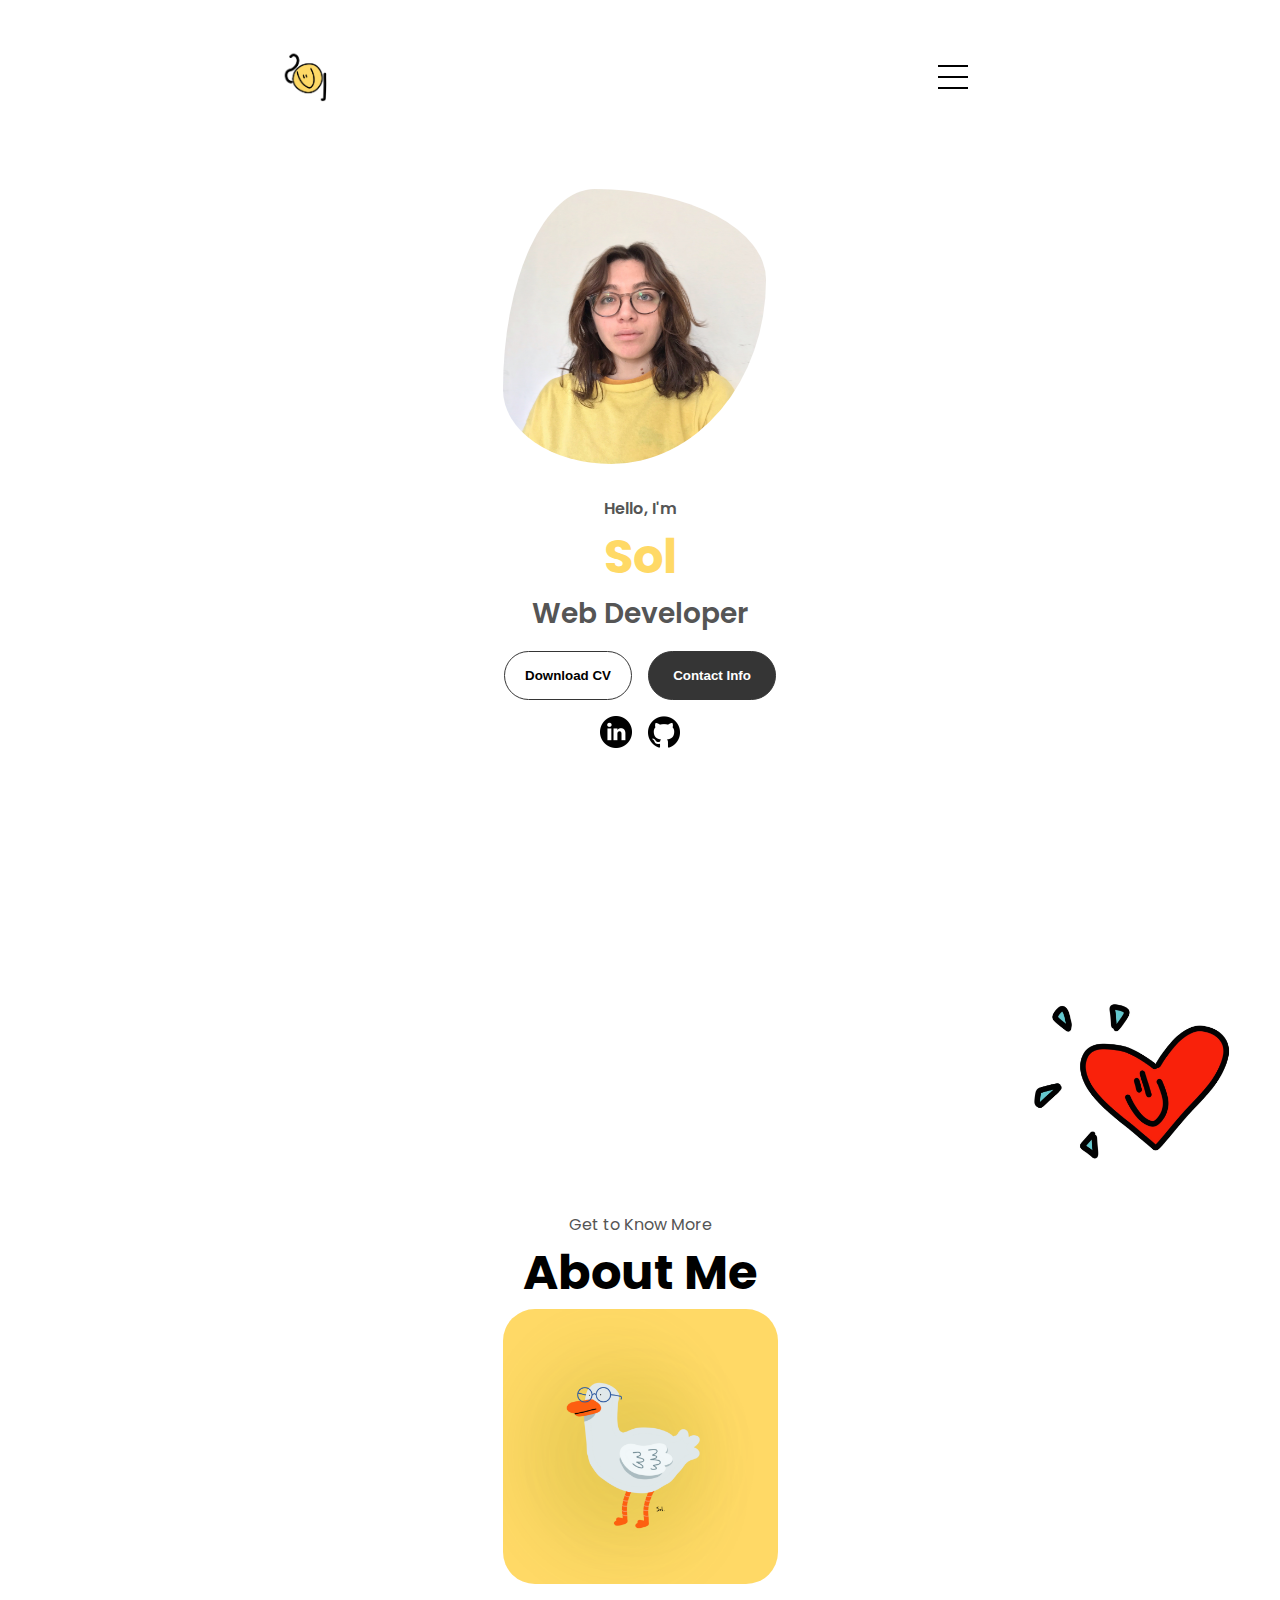
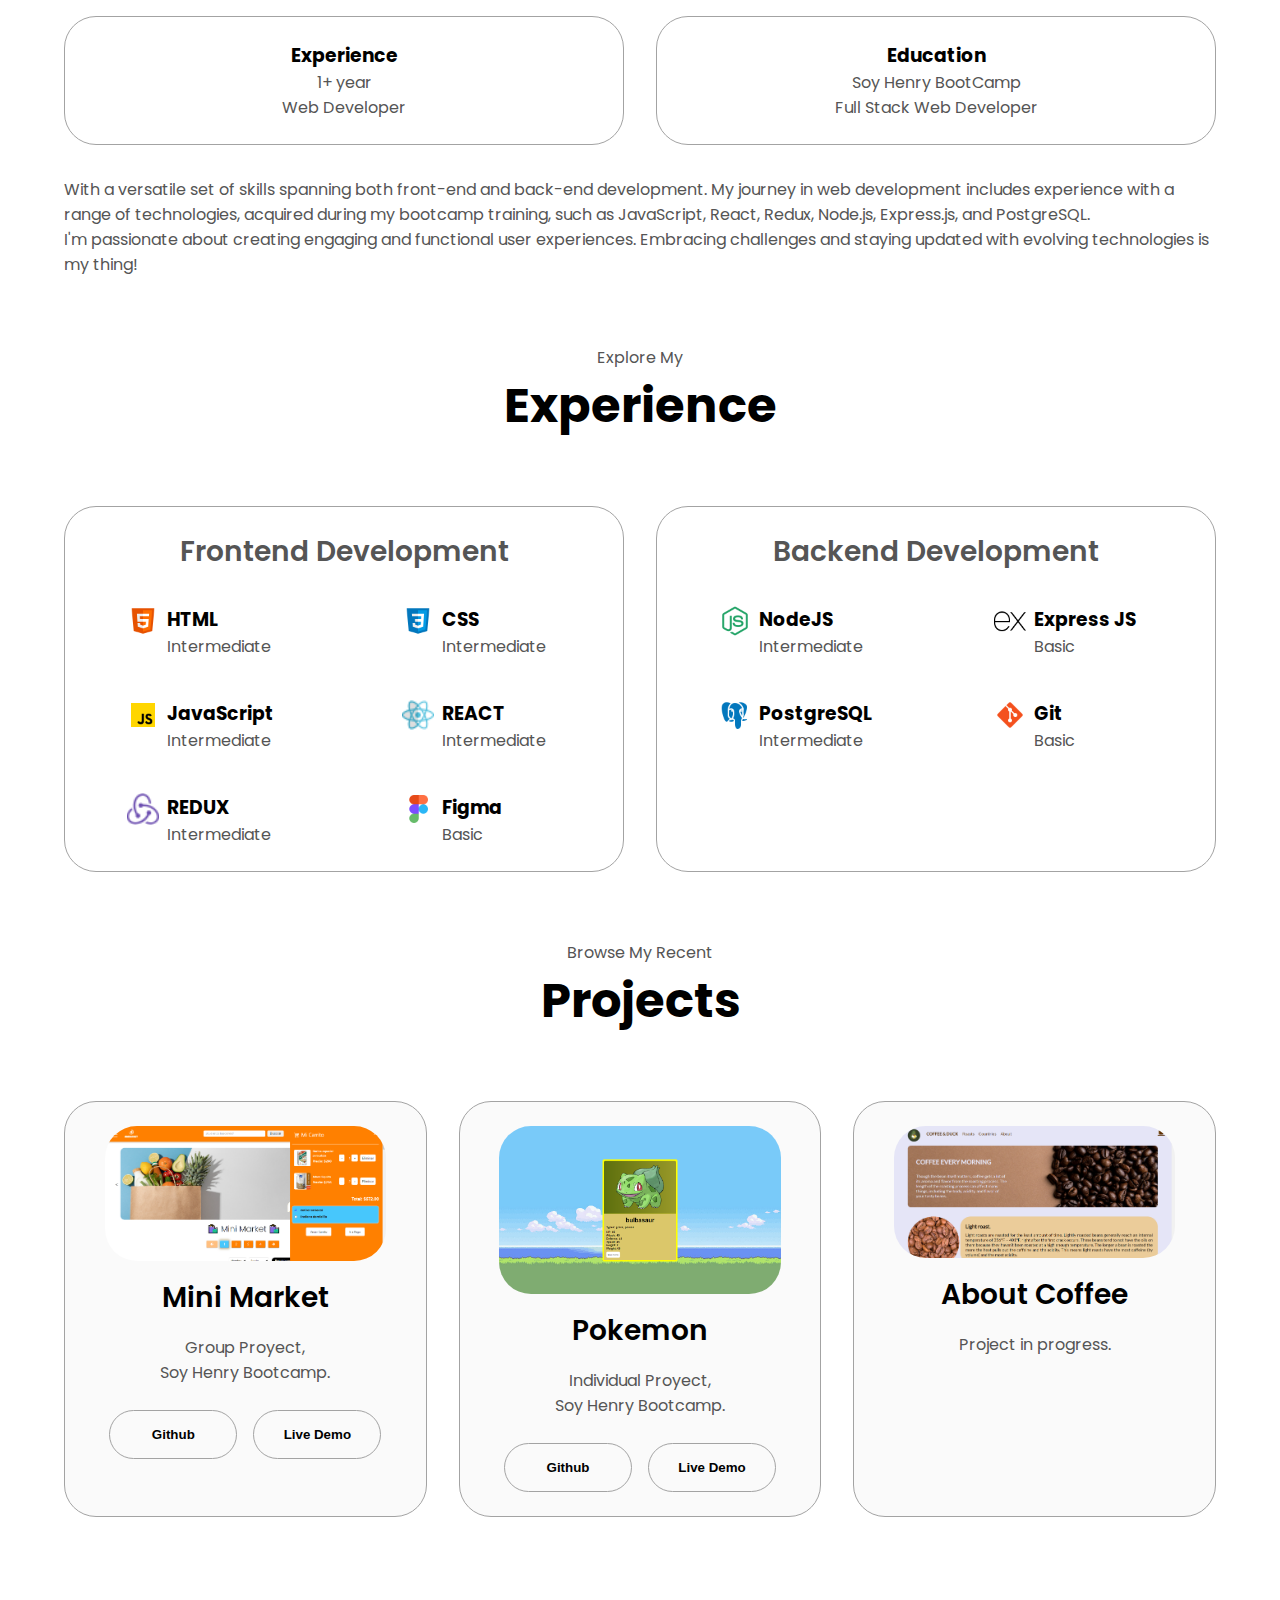
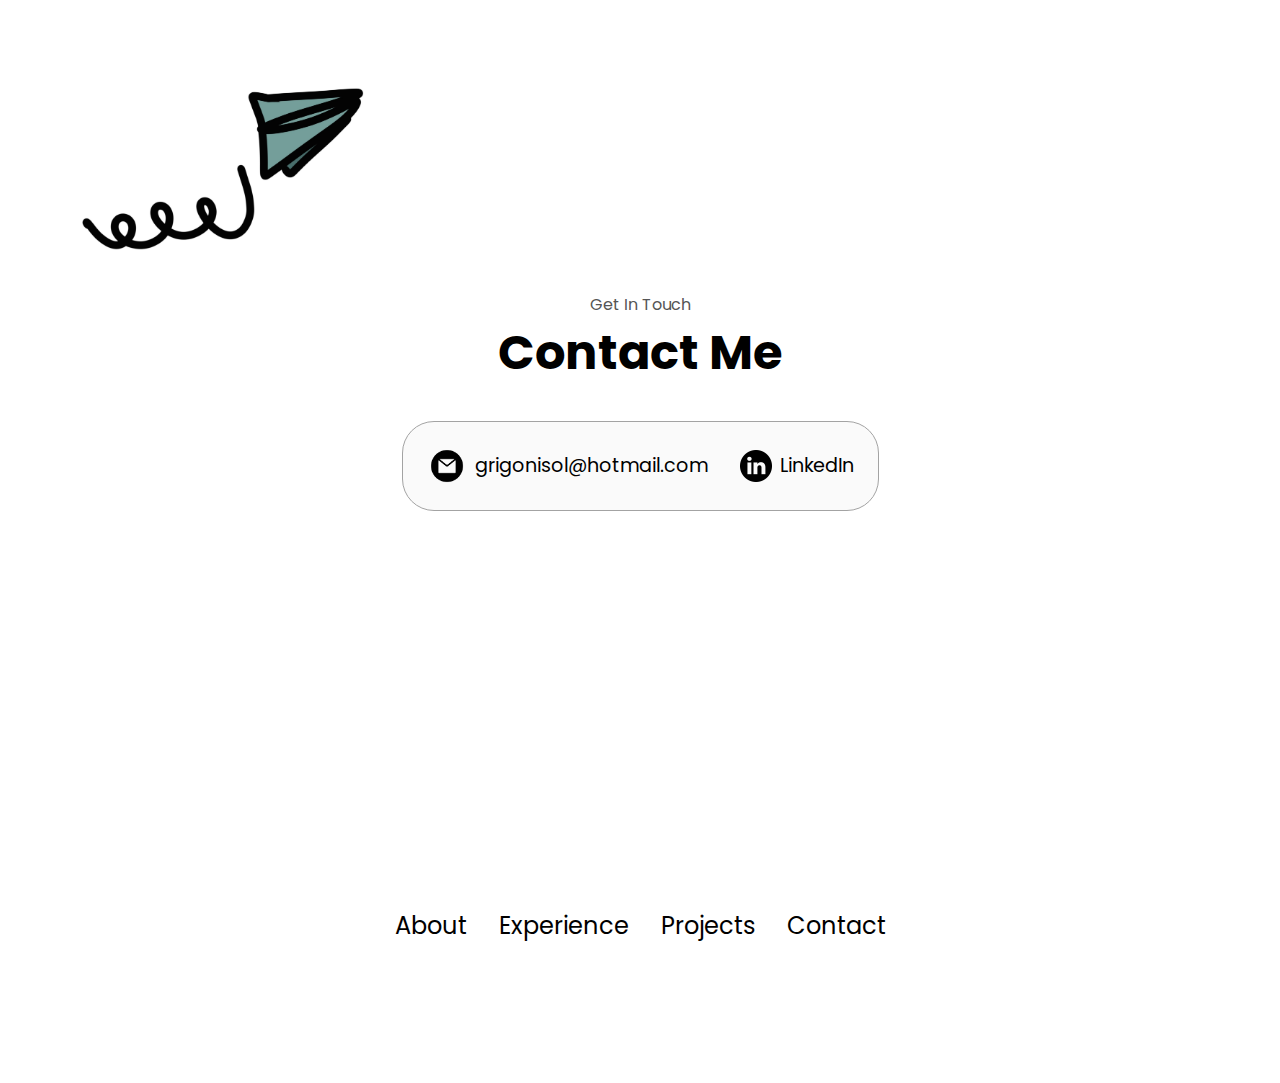
==== index.html @ d229326d "deleted some" ====
<!DOCTYPE html>
<html lang="en">
<head>
    <meta charset="UTF-8">
    <meta http-equiv="X-UA-Compatible" content="IE-edge" />
    <meta name="viewport" content="width=device-width, initial-scale=1.0">
    <link rel="stylesheet" href="style.css" >
    <link rel="stylesheet" href="mediaqueries.css">
    <link rel="icon" type="image/png" sizes="16x16" href="./assets/icon.jpg">
    <title>My Portfolio</title>
</head>
<body>
    <nav id="desktop-nav">
        <div class="logo">
            <img src="./assets/icon.jpg" alt="Logo" class="logo-pic">
        </div>
        <div>
            <ul class="nav-links">
                <li><a href="#about">About</a></li>
                <li><a href="#experience">Experience</a></li>
                <li><a href="#projects">Projects</a></li>
                <li><a href="#contact">Contact</a></li>
            </ul>
        </div>
    </nav>
    <nav id="hamburger-nav">
        <div class="logo">
            <img src="./assets/icon.jpg" alt="Logo" class="logo-pic">
        </div>
        <div class="hamburger-menu">
            <div class="hamburger-icon" onclick="toggleMenu()">
                <span></span>
                <span></span>
                <span></span>
            </div>
            <div class="menu-links">
                <li><a href="#about" onclick="toggleMenu()">About</a></li>
                <li><a href="#experience" onclick="toggleMenu()">Experience</a></li>
                <li><a href="#projects" onclick="toggleMenu()">Projects</a></li>
                <li><a href="#contact" onclick="toggleMenu()">Contact</a></li>
            </div>
        </div>
    </nav>

    <section id="profile">
        <div class="section__profile-container">
            <img src="./assets/profile.jpg" alt="Profile picture" class="profile-pic">
        </div>
        <div class="section__text">
            <p class="section__text__p1">Hello, I'm</p>
            <h1 class="title"><span style="color: #ffd966;">Sol</span></h1>
            <p class="section__text__p2">Web Developer</p>
            <div class="btn-container">
                <button class="btn btn-color-2"
                onclick="window.open('./assets/Sol Lizarraga Grigoni - Web Developer CV.pdf')">
                    Download CV
                </button>
                <button class="btn btn-color-1"
                onclick="location.href='./#contact'">
                    Contact Info
                </button>
            </div>
            <div id="socials-container">
                <img src="./assets/linkedin.png" alt="My LinkedIn Profile"
                class="icon" onclick="location.href='https://linkedin.com/in/lizarragagrigonisol'">
                <img src="./assets/github.png" alt="My Github Profile"
                class="icon" onclick="location.href='https://github.com/Sunnynothere'">
            </div>
        </div>
    </section>

    <div style="padding-right: 2rem; margin: 0; text-align: right;">
        <img src="./assets/wallpaper-top.jpg" alt="Heart-top" style="width: 20%; margin: 0;">
    </div>

    <section id="about">
        <p class="section__text__p1">Get to Know More</p>
        <h1 class="title">About Me</h1>
        <div class="section-container">
            <div class="section__profile-container">
                <img src="./assets/profile-duck.png" alt="Profile picture" class="about-pic">
            </div>
            <div class="about-details-container">
                <div class="about-containers">
                    <div class="details-container">
                        <h3>Experience</h3>
                        <p>1+ year <br />Web Developer</p>
                    </div>
                    <div class="details-container">
                        <h3>Education</h3>
                        <p>Soy Henry BootCamp <br />Full Stack Web Developer</p>
                    </div>
                </div>
                <div class="text-container">
                    <p>With a versatile set of skills spanning both front-end and back-end development. My journey in web development includes experience with a range of technologies, acquired during my bootcamp training, such as JavaScript, React, Redux, Node.js, Express.js, and PostgreSQL.
                    <br/>I'm passionate about creating engaging and functional user experiences. Embracing challenges and staying updated with evolving technologies is my thing!
                    </p>
                </div>
            </div>
        </div>
    </section>

    <section id="experience">
        <p class="section__text__p1">Explore My</p>
        <h1 class="title">Experience</h1>
        <div class="experience-details-container">
            <div class="about-containers">
                <div class="details-container">
                    <h2 class="experience-sub-title">Frontend Development</h2>
                    <div class="article-container">
                        <article>
                            <img src="./assets/html.png" alt="experience icon" class="icon">
                            <div>
                                <h3>HTML</h3>
                                <p>Intermediate</p>
                            </div>
                        </article>
                        <article>
                            <img src="./assets/css.png" alt="experience icon" class="icon">
                            <div>
                                <h3>CSS</h3>
                                <p>Intermediate</p>
                            </div>
                        </article>
                        <article>
                            <img src="./assets/javascript.png" alt="experience icon" class="icon">
                            <div>
                                <h3>JavaScript</h3>
                                <p>Intermediate</p>
                            </div>
                        </article>
                        <article>
                            <img src="./assets/react.png" alt="experience icon" class="icon">
                            <div>
                                <h3>REACT</h3>
                                <p>Intermediate</p>
                            </div>
                        </article>
                        <article>
                            <img src="./assets/redux.png" alt="experience icon" class="icon">
                            <div>
                                <h3>REDUX</h3>
                                <p>Intermediate</p>
                            </div>
                        </article>
                        <article>
                            <img src="./assets/figma.png" alt="experience icon" class="icon">
                            <div>
                                <h3>Figma</h3>
                                <p>Basic</p>
                            </div>
                        </article>
                    </div>
                </div>

                <div class="details-container">
                    <h2 class="experience-sub-title">Backend Development</h2>
                    <div class="article-container">
                        <article>
                            <img src="./assets/nodejs.png" alt="experience icon" class="icon">
                            <div>
                                <h3>NodeJS</h3>
                                <p>Intermediate</p>
                            </div>
                        </article>
                        <article>
                            <img src="./assets/expressjs.png" alt="experience icon" class="icon">
                            <div>
                                <h3>Express JS</h3>
                                <p>Basic</p>
                            </div>
                        </article>
                        <article>
                            <img src="./assets/postgresql.png" alt="experience icon" class="icon">
                            <div>
                                <h3>PostgreSQL</h3>
                                <p>Intermediate</p>
                            </div>
                        </article>
                        <article>
                            <img src="./assets/git.png" alt="experience icon" class="icon">
                            <div>
                                <h3>Git</h3>
                                <p>Basic</p>
                            </div>
                        </article>
                    </div>
                </div>
            </div>
        </div>
    </section>

    <section id="projects">
        <p class="section__text__p1">Browse My Recent</p>
        <h1 class="title">Projects</h1>
        <div class="experience-details-container">
            <div class="about-containers">
                <div class="details-container color-container">
                    <div class="article-container">
                        <img src="./assets/MiniMarket-screenShot.png" alt="Project one"
                        class="project-img">
                    </div>
                    <h2 class="experience-sub-title project-title">Mini Market</h2>
                    <p class="section__text__p1">Group Proyect,<br/>Soy Henry Bootcamp.</p>
                    <br/>
                    <div class="btn-container">
                        <button class="btn btn-color-2 project-btn"
                        onclick="location.href='https://github.com/JonnyFernandez/M-Market'">Github</button>
                        <button class="btn btn-color-2 project-btn"
                        onclick="location.href='https://m-market-iota.vercel.app/'">Live Demo</button>
                    </div>
                </div>

                <div class="details-container color-container">
                    <div class="article-container">
                        <img src="./assets/pokemon.png" alt="Project two"
                        class="project-img">
                    </div>
                    <h2 class="experience-sub-title project-title">Pokemon</h2>
                    <p class="section__text__p1">Individual Proyect,<br/>Soy Henry Bootcamp.</p>
                    <br/>
                    <div class="btn-container">
                        <button class="btn btn-color-2 project-btn"
                        onclick="location.href='https://github.com/Sunnynothere/Proyecto-Individual-Pokemon'">Github</button>
                        <button class="btn btn-color-2 project-btn"
                        onclick="location.href=''">Live Demo</button>
                    </div>
                </div>

                <div class="details-container color-container">
                    <div class="article-container">
                        <img src="./assets/coffee.png" alt="Project three"
                        class="project-img">
                    </div>
                    <h2 class="experience-sub-title project-title">About Coffee</h2>
                    <p class="section__text__p1">Project in progress.</p>
                    <!-- <div class="btn-container">
                        <button class="btn btn-color-2 project-btn"
                        onclick="location.href=''">Github</button>
                        <button class="btn btn-color-2 project-btn"
                        onclick="location.href=''">Live Demo</button>
                    </div> -->
                </div>
            </div>
        </div>
    </section>

    <section id="contact">
        <p class="section__text__p1">Get In Touch</p>
        <h1 class="title">Contact Me</h1>
        <div class="contact-info-upper-container">
            <div class="contact-info-container">
                <img src="./assets/email.png" alt="Email icon" class="icon contact-icon email-icon">
                <p><a href="mailto:grigonisol@hotmail.com">grigonisol@hotmail.com</a></p>
            </div>
            <div class="contact-info-container">
                <img src="./assets/linkedin.png" alt="LinkedIn icon" class="icon contact-icon">
                <p><a href="https://www.linkedin.com/in/lizarragagrigonisol">LinkedIn</a></p>
            </div>
        </div>
    </section>

    <footer>
        <nav>
            <div class="nav-links-container">
                <ul class="nav-links">
                    <li><a href="#about">About</a></li>
                    <li><a href="#experience">Experience</a></li>
                    <li><a href="#projects">Projects</a></li>
                    <li><a href="#contact">Contact</a></li>
                </ul>
            </div>
        </nav>
        <!-- <p>Copyright &#169; 2023 Sol. All Rights Reserved.</p> -->
    </footer>

    <script src="script.js"></script>
</body>
</html>
---- style.css ----
/* GENERAL */
@import url('https://fonts.googleapis.com/css2?family=Poppins:wght@500&display=swap');

/* Colors */
:root {
    --main-color: #1c3b0e;
    --main-hover: #5f914a;
    --main-a-color: white;
}

* {
    margin: 0;
    padding: 0;
}

body {
    font-family: 'Poppins', sans-serif;
}

html {
    scroll-behavior: smooth;
}

p {
    color: rgb(85, 85, 85);
}

/* TRANSITION */

a,
btn {
    transition: all 300ms ease;
}

/* DESKTOP-NAV */

nav, .nav-links {
    display: flex;
}

nav {
    justify-content: space-around;
    align-items: center;
    height: 17vh;
}

.nav-links {
    gap: 2rem;
    list-style: none;
    font-size: 1.5rem;
}

.logo {
    display: flex;
    justify-content: space-around;
    align-items: center;
    height: 17vh;
}

.logo-pic {
    width: 10.5%;
    height: auto;
    position: absolute;
}

a {
    color: black;
    text-decoration: none;
    text-decoration-color: white;
}

a:hover {
    color: grey;
    /* text-decoration: underline;
    text-underline-offset: 1rem;
    text-decoration-color: rgb(181, 181, 181); */
}

/* HAMBURGER */

#hamburger-nav {
    display: none;
}

.hamburger-menu {
    position: relative;
    display: inline-block;
}

.hamburger-icon {
    display: flex;
    flex-direction: column;
    justify-content: space-between;
    height: 24px;
    width: 30px;
    cursor: pointer;
}

.hamburger-icon span {
    width: 100%;
    height: 2px;
    background-color: black;
    transition: all 0.3 ease-in-out;
}

.menu-links {
    position: absolute;
    top: 100%;
    right: 0;
    background-color: white;
    width: fit-content;
    max-height: 0;
    overflow: hidden;
    transition: all 0.3 ease-in-out;
}

.menu-links a {
    display: block;
    padding: 10px;
    text-align: center;
    font-size: 1.5rem;
    color: black;
    text-decoration: none;
    transition: all 0.3 ease-in-out;
}

.menu-links li {
    list-style: none;
}

.menu-links.open {
    max-height: 300px;
}

.hamburger-icon.open span:first-child {
    transform: rotate(45deg) translate(10px, 5px);
}

.hamburger-icon.open span:nth-child(2) {
    opacity: 0;
}

.hamburger-icon.open span:last-child {
    transform: rotate(-45deg) translate(10px, -5px);
}

.hamburger-icon span:first-child {
    transform: none;
}

.hamburger-icon span:first-child {
    opacity: 1;
}

.hamburger-icon span:first-child {
    transform: none;
}

.logo-pic {
    width: 80px;
    height: auto;
    margin-right: 10px;
}

/* SECTIONS */

section {
    padding-top: 4vh;
    height: 96vh;
    margin: 0 10rem;
    box-sizing: border-box;
    min-height: fit-content;
}

.section-container {
    display: flex;
}

/* PROFILE SECTION */

#profile {
    display: flex;
    justify-content: center;
    gap: 5rem;
    height: 80vh;
}

.section__profile-container {
    display: flex;
    height: 400px;
    width: 400px;
    margin: auto 0;
}

.profile-pic {
    border-radius: 35% 65% 59% 41% / 73% 33% 67% 27%;
}

.section__text {
    align-self: center;
    text-align: center;
}

.section__text p {
    font-weight: 600;
}

.section__text__p1 {
    text-align: center;
}

.section__text__p2 {
    font-size: 1.75rem;
    margin-bottom: 1rem;
}

.title {
    font-size: 3rem;
    text-align: center;
}

#socials-container {
    display: flex;
    justify-content: center;
    margin-top: 1rem;
    gap: 1rem;
}

/* ICONS */

.icon {
    cursor: pointer;
    height: 2rem;
}

/* BUTTONS */

.btn-container {
    display: flex;
    justify-content: center;
    gap: 1rem;
}

.btn {
    font-weight: 600;
    transition: all 300ms ease;
    padding: 1rem;
    width: 8rem;
    border-radius: 2rem;
}

.btn-color-1,
.btn-color-2 {
    border: rgb(53, 53, 53) 0.1rem solid;
}

.btn-color-1:hover,
.btn-color-2:hover {
    cursor: pointer;
}

.btn-color-1,
.btn-color-2:hover {
    background: rgb(53, 53, 53);
    color: white;
}

.btn-color-1:hover {
    background: rgb(0, 0, 0);
}

.btn-color-2 {
    background: none;
}

.btn-color-2:hover {
    border: rgb(255, 255, 255) 0.1rem solid;
}

.btn-container {
    gap: 1rem;
}

/* ABOUT SECTION */

#about {
    position: relative;
}

.about-containers {
    gap: 2rem;
    margin-bottom: 2rem;
}

.about-details-container {
    justify-content: center;
    flex-direction: column;
}

.about-containers, 
.about-details-container {
    display: flex;
}

.about-pic {
    border-radius: 2rem;
}

.arrow {
    position: absolute;
    right: -5rem;
    bottom: 2.5rem;
}

.details-container {
    padding: 1.5rem;
    flex: 1;
    background: white;
    border-radius: 2rem;
    border: rgb(53, 53, 53) 0.1rem solid;
    border-color: rgb(163, 163, 163);
    text-align: center;
}

.section-container {
    gap: 4rem;
    height: 80%;
}

.section__profile-container {
    height: 400px;
    width: 400px;
    margin: auto 0;
}

/* EXPERIENCE SECTIONS */

#experience {
    position: relative;
}

.experience-sub-title {
    color: rgb(85, 85, 85);
    font-weight: 600;
    font-size: 1.75rem;
    margin-bottom: 2rem;
}

.experience-details-container {
    display: flex;
    justify-content: center;
    flex-direction: column;
    padding-top: 2rem;
}

.article-container {
    display: flex;
    text-align: initial;
    flex-wrap: wrap;
    flex-direction: row;
    gap: 2.5rem;
    justify-content: space-around;
}

article {
    display: flex;
    width: 10rem;
    /* justify-content: space-around; */
    gap: 0.5rem;
}

article .icon {
    cursor: default;
}

/* PROJECT SECTION */

#projects {
    position: relative;
}

.color-container {
    border-color: rgb(163, 163, 163);
    background: rgb(250, 250, 250);
}

.project-img {
    border-radius: 2rem;
    width: 90%;
    height: 90%;
}

.project-title {
    margin: 1rem;
    color: black;
}

.project-btn {
    color: black;
    border-color: rgb(163, 163, 163);
}

/* CONTACT SECTION */

#contact {
    display: flex;
    justify-content: center;
    flex-direction: column;
    height: 100vh;
    background-image: url('./assets/wallpaper-contact.jpg');
    background-repeat: no-repeat;
    background-size: 30%;
    background-position: left -2rem;
}

.contact-info-upper-container {
    display: flex;
    justify-content: center;
    border-radius: 2rem;
    border: rgb(53, 53, 53) 0.1rem solid;
    border-color: rgb(163, 163, 163);
    background: rgb(250, 250, 250);
    margin: 2rem auto;
    padding: 0.5rem;
}

.contact-info-container {
    display: flex;
    align-items: center;
    justify-content: center;
    gap: 0.5rem;
    margin: 1rem;
}

.contact-info-container p {
    font-size: larger;
}

.contact-icon {
    cursor: default;
}

.email-icon {
    height: 2.5rem;
}

/* FOOTER */

footer {
    height: 26vh;
    margin: 0 1rem;
}

footer p {
    text-align: center;
}
---- mediaqueries.css ----
@media screen and (max-width: 1400px) {
    #profile {
        height: 83vh;
        margin-bottom: 6rem;
    }

    .about-containers {
        flex-wrap: wrap;
    }
}

@media screen and (max-width: 1280px) {
    #desktop-nav {
        display: none;
    }

    #hamburger-nav {
        display: flex;
    }

    #experience,
    .experience-details-container {
        margin-top: 2rem;
    }

    #profile,
    .section-container {
        display: block;
    }

    .arrow {
        display: none;
    }

    section,
    .section-container {
        height: fit-content;
    }

    section {
        margin: 0 5%;
    }

    .section__profile-container {
        width: 275px;
        height: 275px;
        margin: 0 auto 2rem;
    }

    .about-containers {
        margin-top: 0;
    }
}

@media screen and (max-width: 600px) {
    #contact,
    footer {
        height: 40vh;
    }

    #profile {
        height: 83vh;
        margin-bottom: 2rem;
    }

    article {
        font-size: 1rem;
    }

    footer nav {
        height: fit-content;
        margin-bottom: 2rem;
    }

    .about-containers,
    .contact-info-upper-container,
    .btn-container {
        flex-wrap: wrap;
    }

    .contact-info-container {
        margin: 0;
    }

    .contact-info-container p,
    .nav-links li a {
        font-size: 1rem;
    }

    .experience-sub-title {
        font-size: 1.25rem;
    }

    .logo {
        font-size: 1.5rem;
    }

    .nav-links {
        flex-direction: column;
        gap: 0.5rem;
        text-align: center;
    }

    .section__profile-container {
        width: auto;
        height: 46vh;
        justify-content: center;
    }

    .section__text__p2 {
        font-size: 1.25rem;
    }

    .title {
        font-size: 2rem;
    }

    .text-container {
        text-align: center;
    }
}
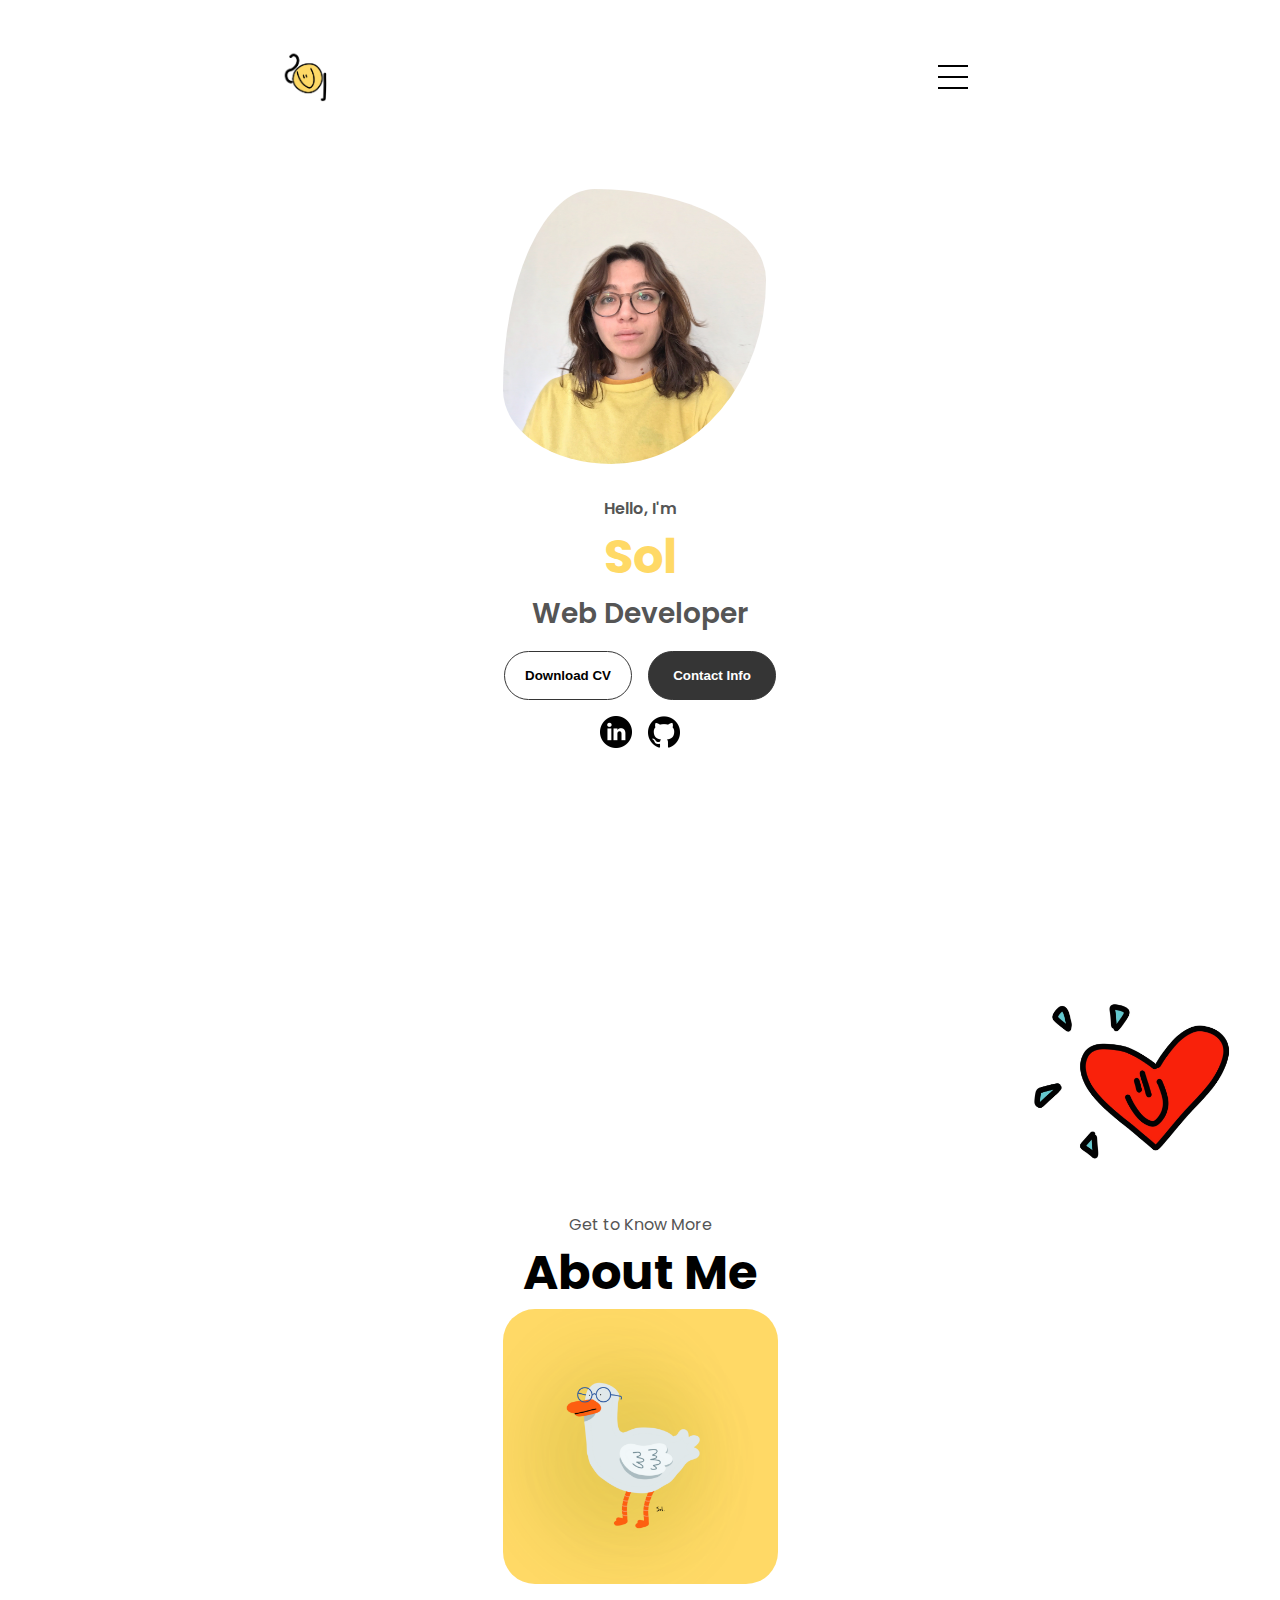
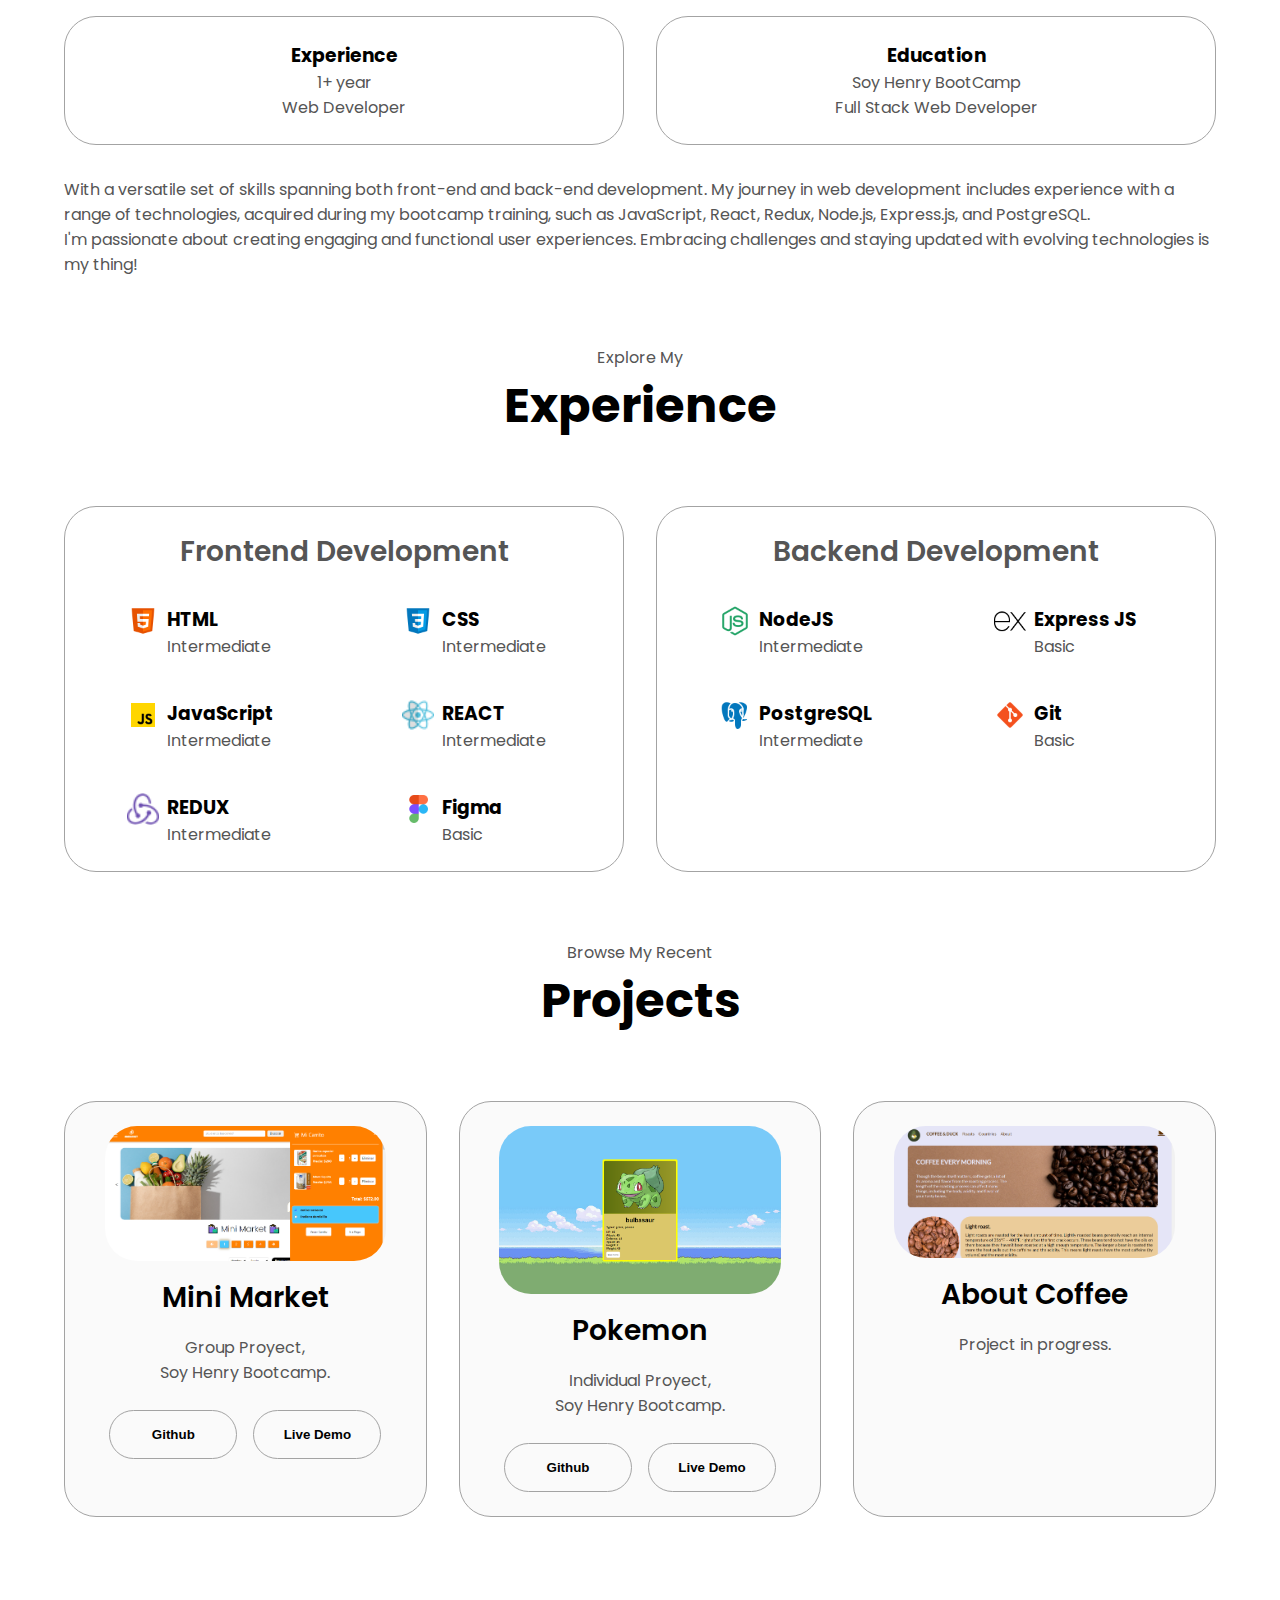
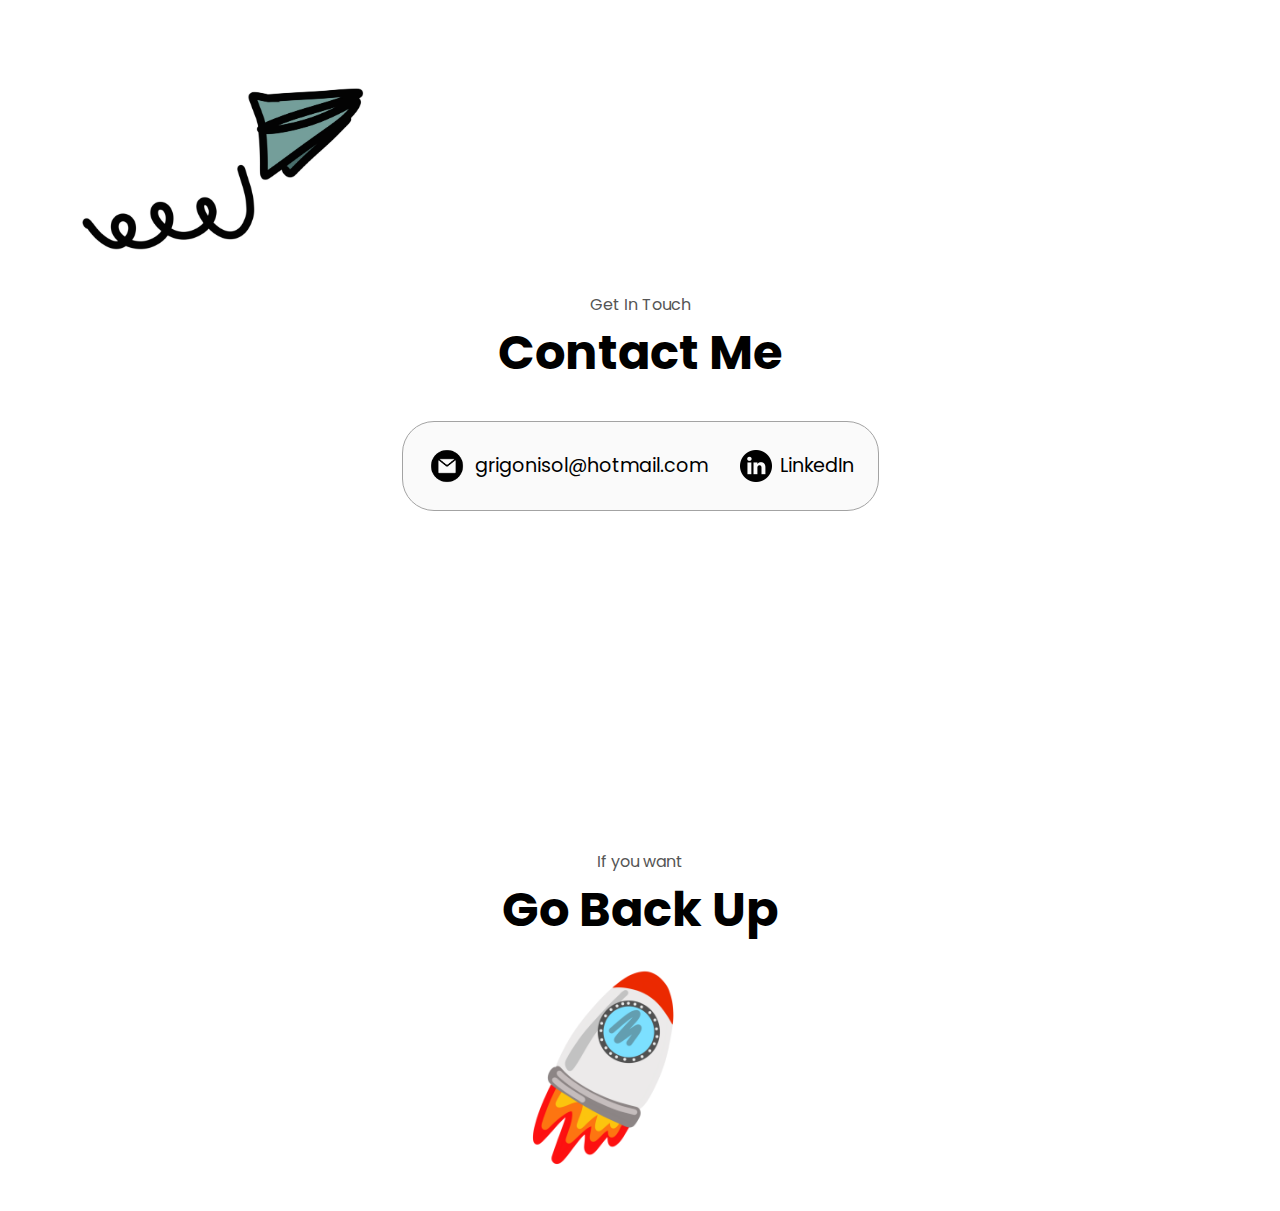
==== commit 0974f2af: "rocket" ====
--- a/index.html
+++ b/index.html
@@ -261,17 +261,13 @@
     </section>
 
     <footer>
-        <nav>
-            <div class="nav-links-container">
-                <ul class="nav-links">
-                    <li><a href="#about">About</a></li>
-                    <li><a href="#experience">Experience</a></li>
-                    <li><a href="#projects">Projects</a></li>
-                    <li><a href="#contact">Contact</a></li>
-                </ul>
-            </div>
-        </nav>
-        <!-- <p>Copyright &#169; 2023 Sol. All Rights Reserved.</p> -->
+        <div class="rocket-div">
+            <p class="section__text__p1 rocket-text">If you want</p>
+            <h1 class="title rocket-text">Go Back Up</h1>
+            <div class="rocket-href">
+                <img class="rocket" src="./assets/rocket.PNG" alt="rocket">
+            </div>
+        </div>
     </footer>
 
     <script src="script.js"></script>
--- a/style.css
+++ b/style.css
@@ -447,10 +447,22 @@
 /* FOOTER */
 
 footer {
-    height: 26vh;
+    height: 18vh;
     margin: 0 1rem;
 }
 
 footer p {
     text-align: center;
+}
+
+.rocket-href .rocket{
+    margin: auto;
+    display: flex;
+    padding-right: 60px;
+    padding-bottom: 40px;
+    cursor: pointer;
+}
+
+.rocket {
+    width: 18%;
 }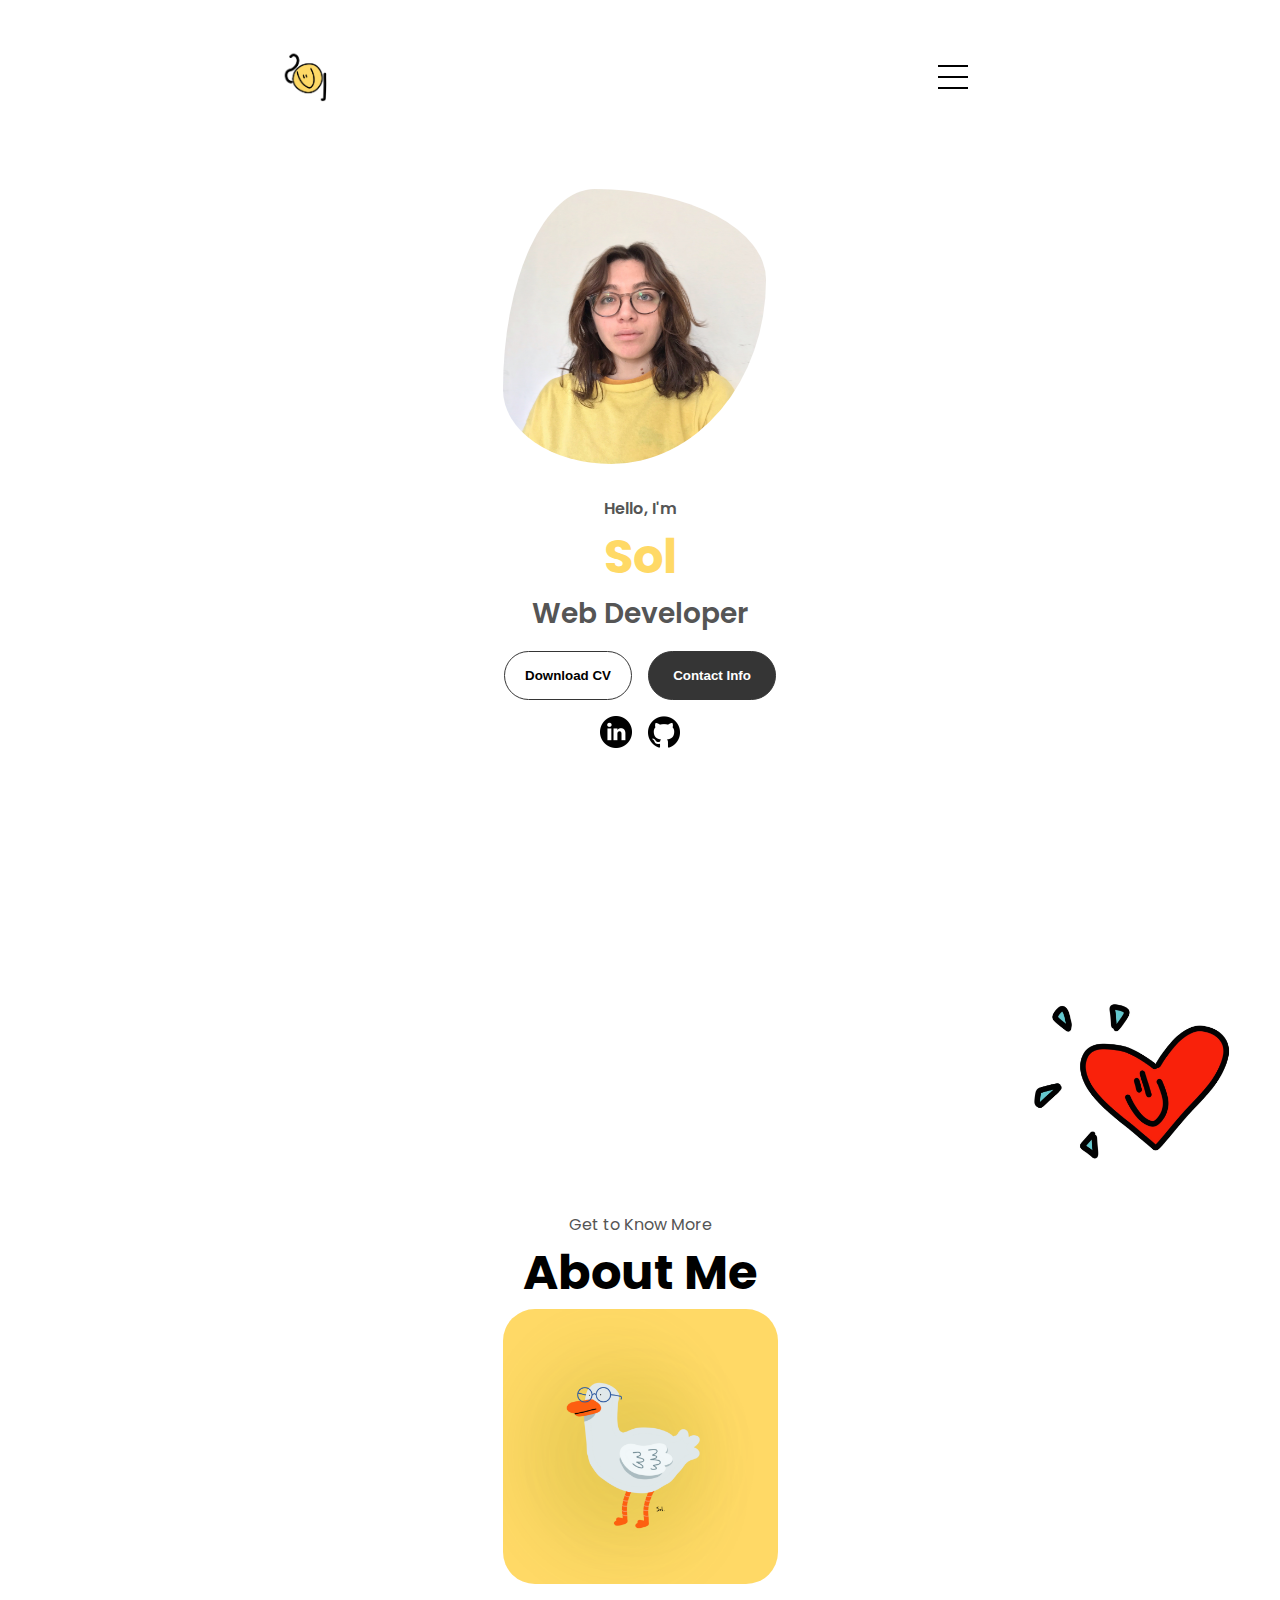
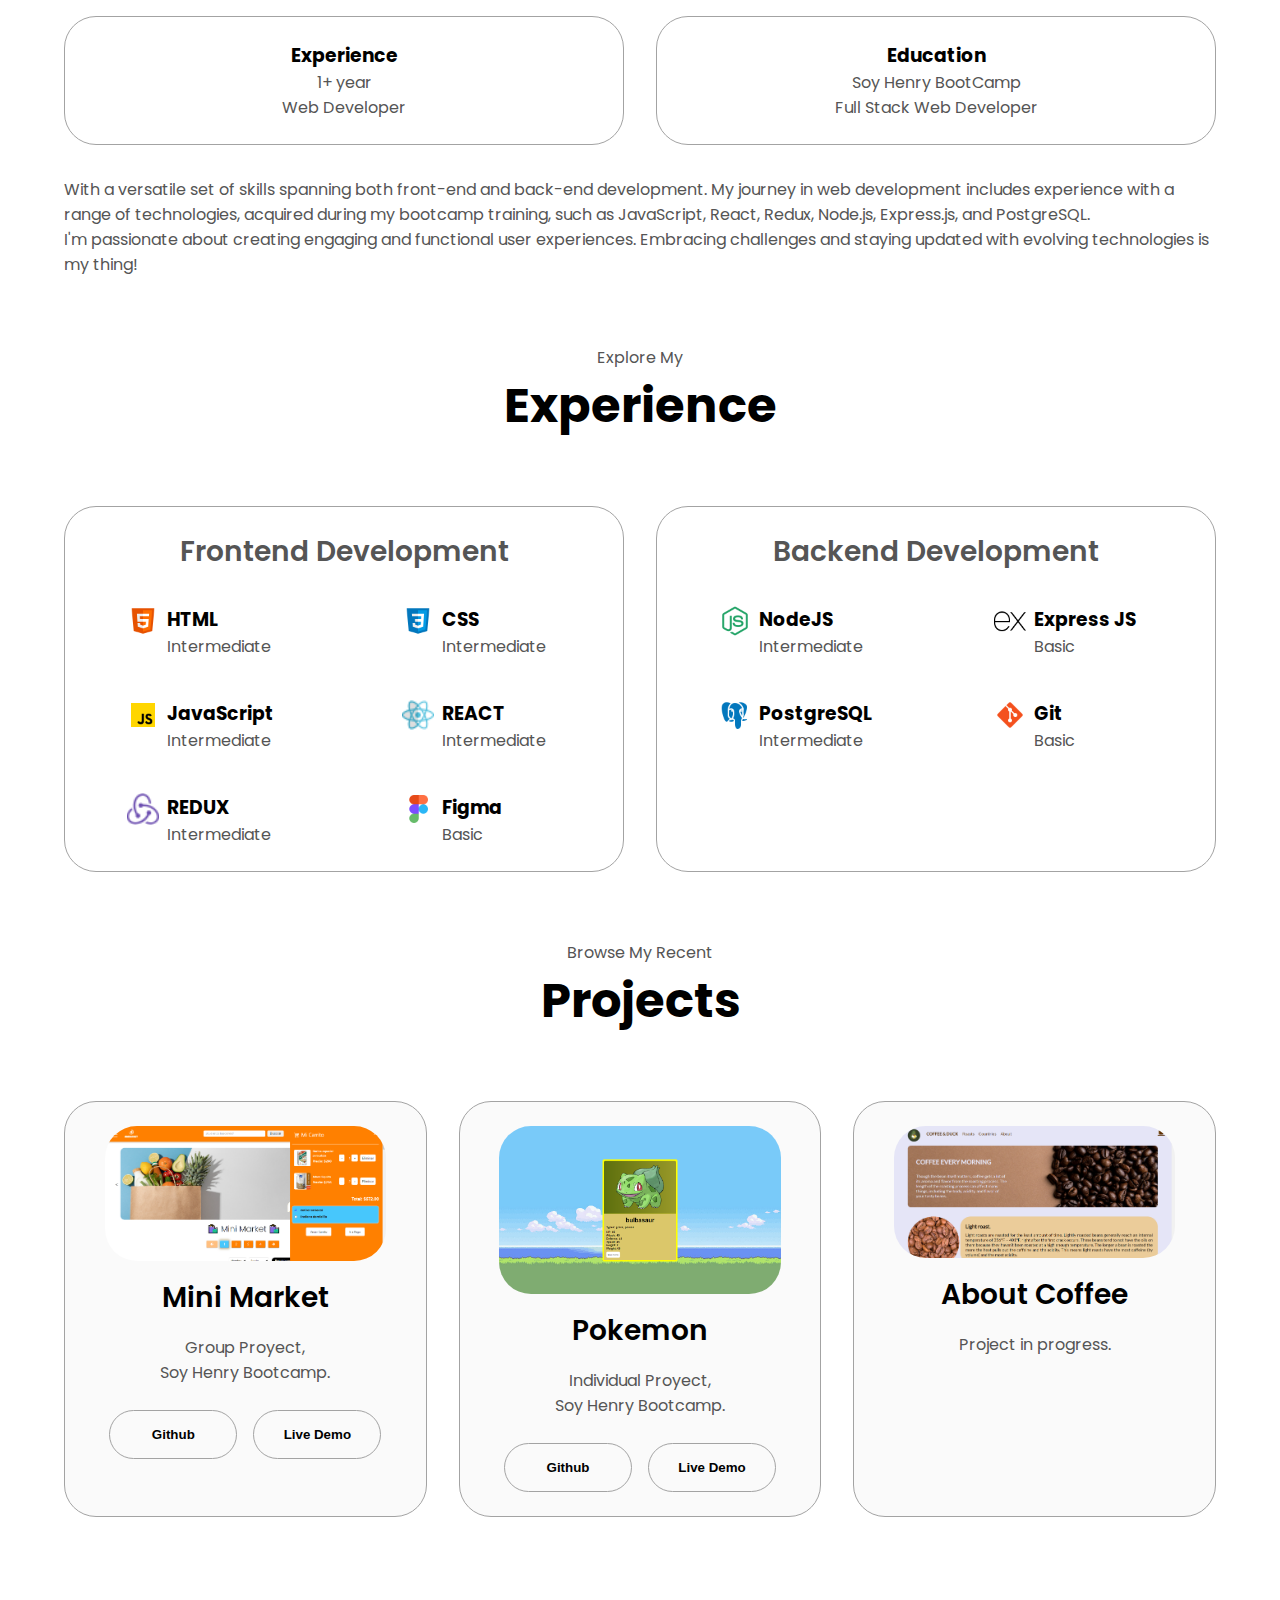
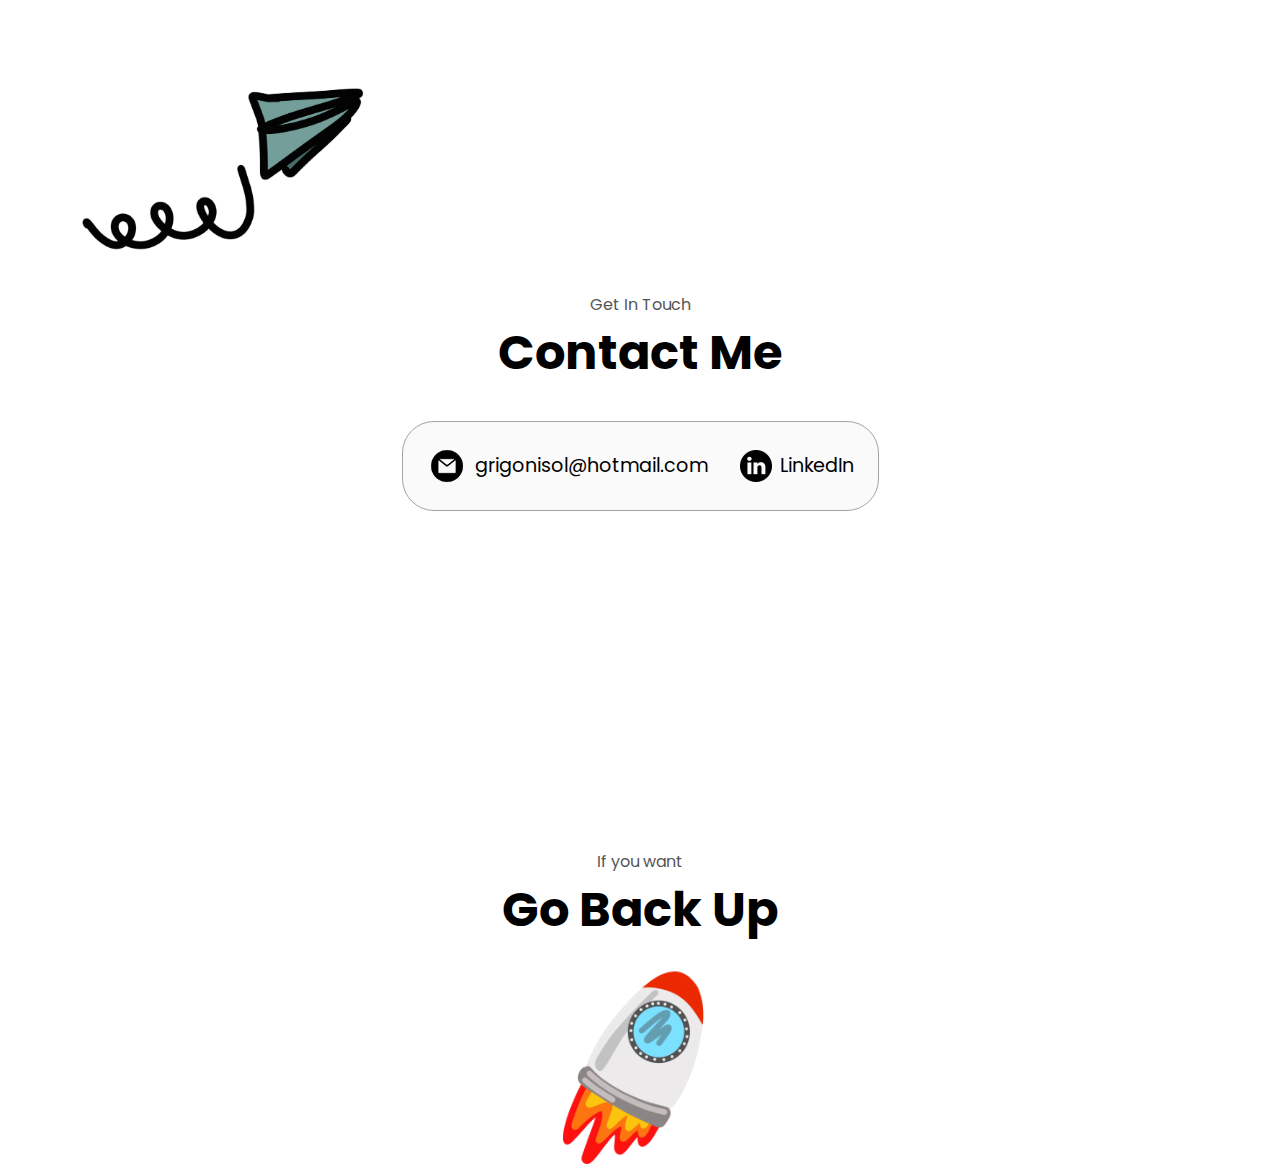
==== commit c4addf0e: "fixing rocket-2" ====
--- a/index.html
+++ b/index.html
@@ -265,7 +265,7 @@
             <p class="section__text__p1 rocket-text">If you want</p>
             <h1 class="title rocket-text">Go Back Up</h1>
             <div class="rocket-href">
-                <img class="rocket" src="./assets/rocket.PNG" alt="rocket">
+                <img class="rocket" src="./assets/rocket.PNG" alt="rocket-up">
             </div>
         </div>
     </footer>
--- a/style.css
+++ b/style.css
@@ -458,11 +458,11 @@
 .rocket-href .rocket{
     margin: auto;
     display: flex;
-    padding-right: 60px;
-    padding-bottom: 40px;
     cursor: pointer;
 }
 
 .rocket {
     width: 18%;
+    height: auto;
+    margin: 20px;
 }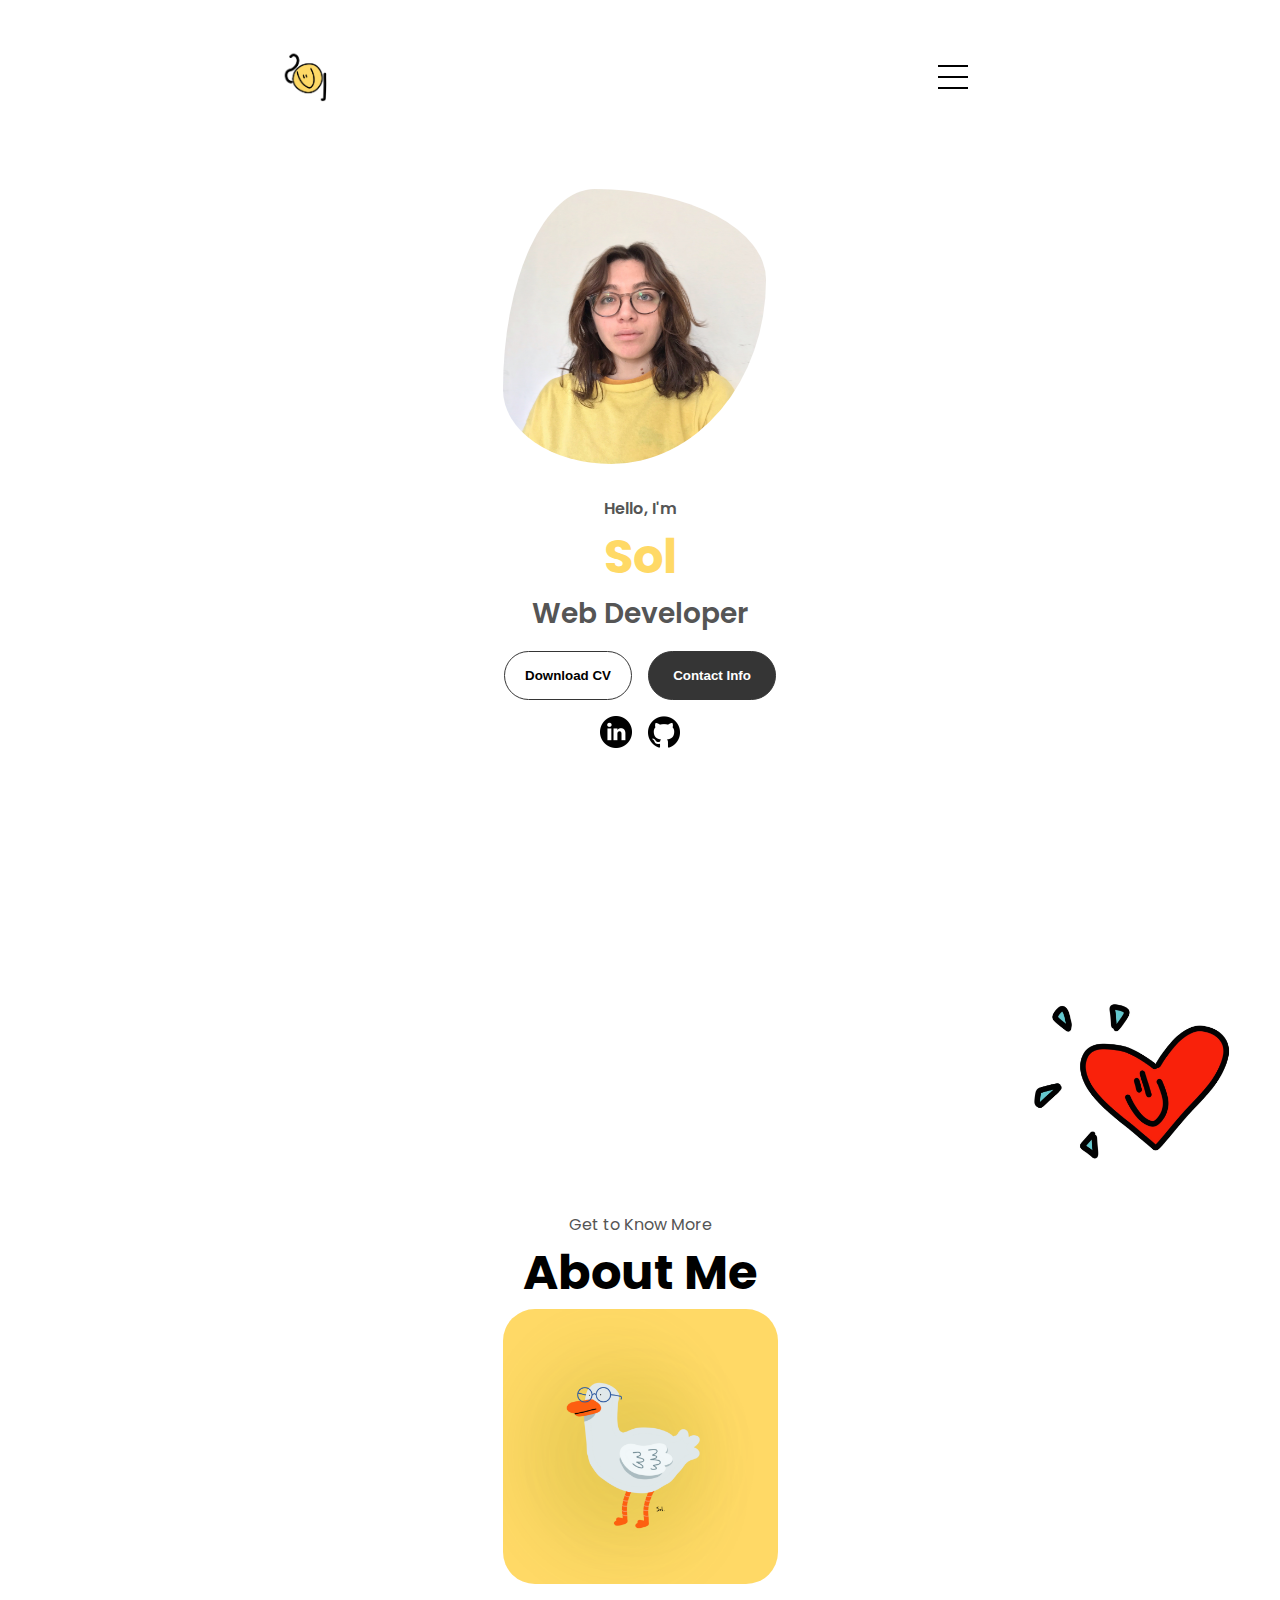
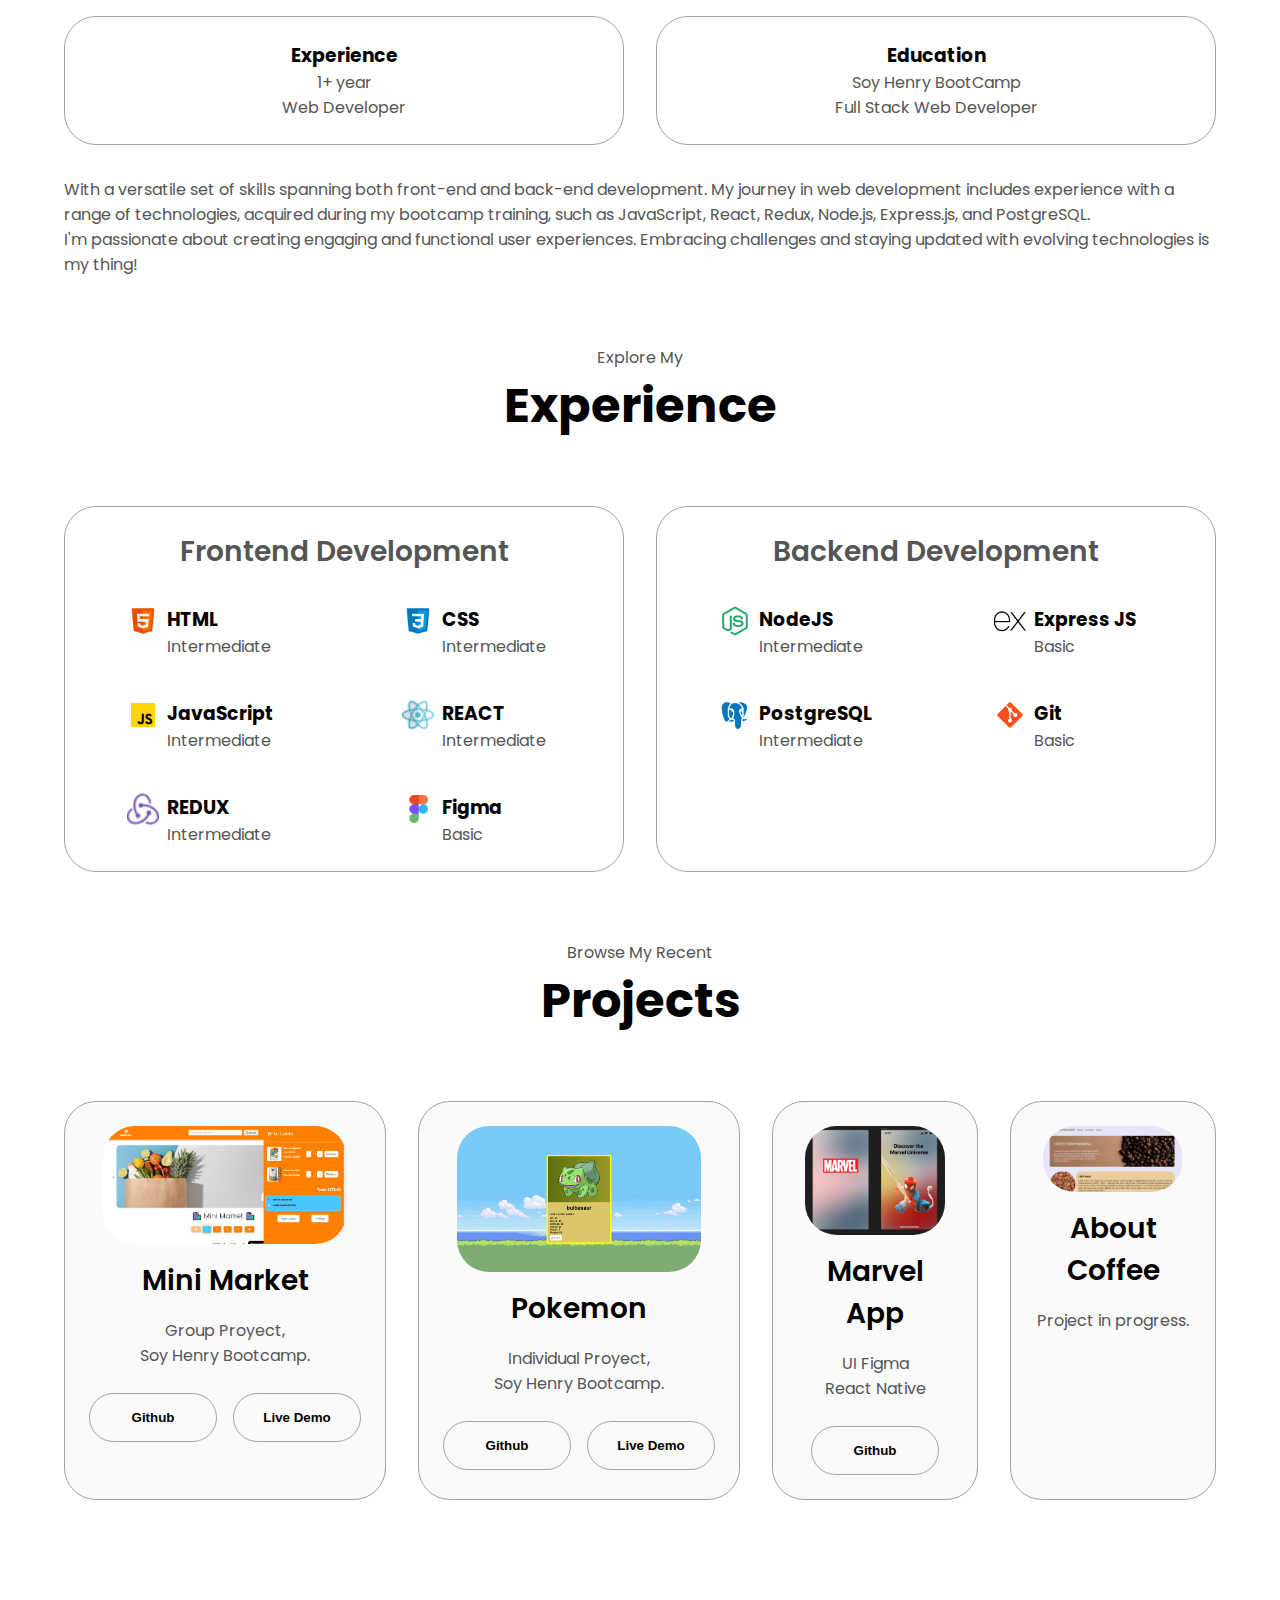
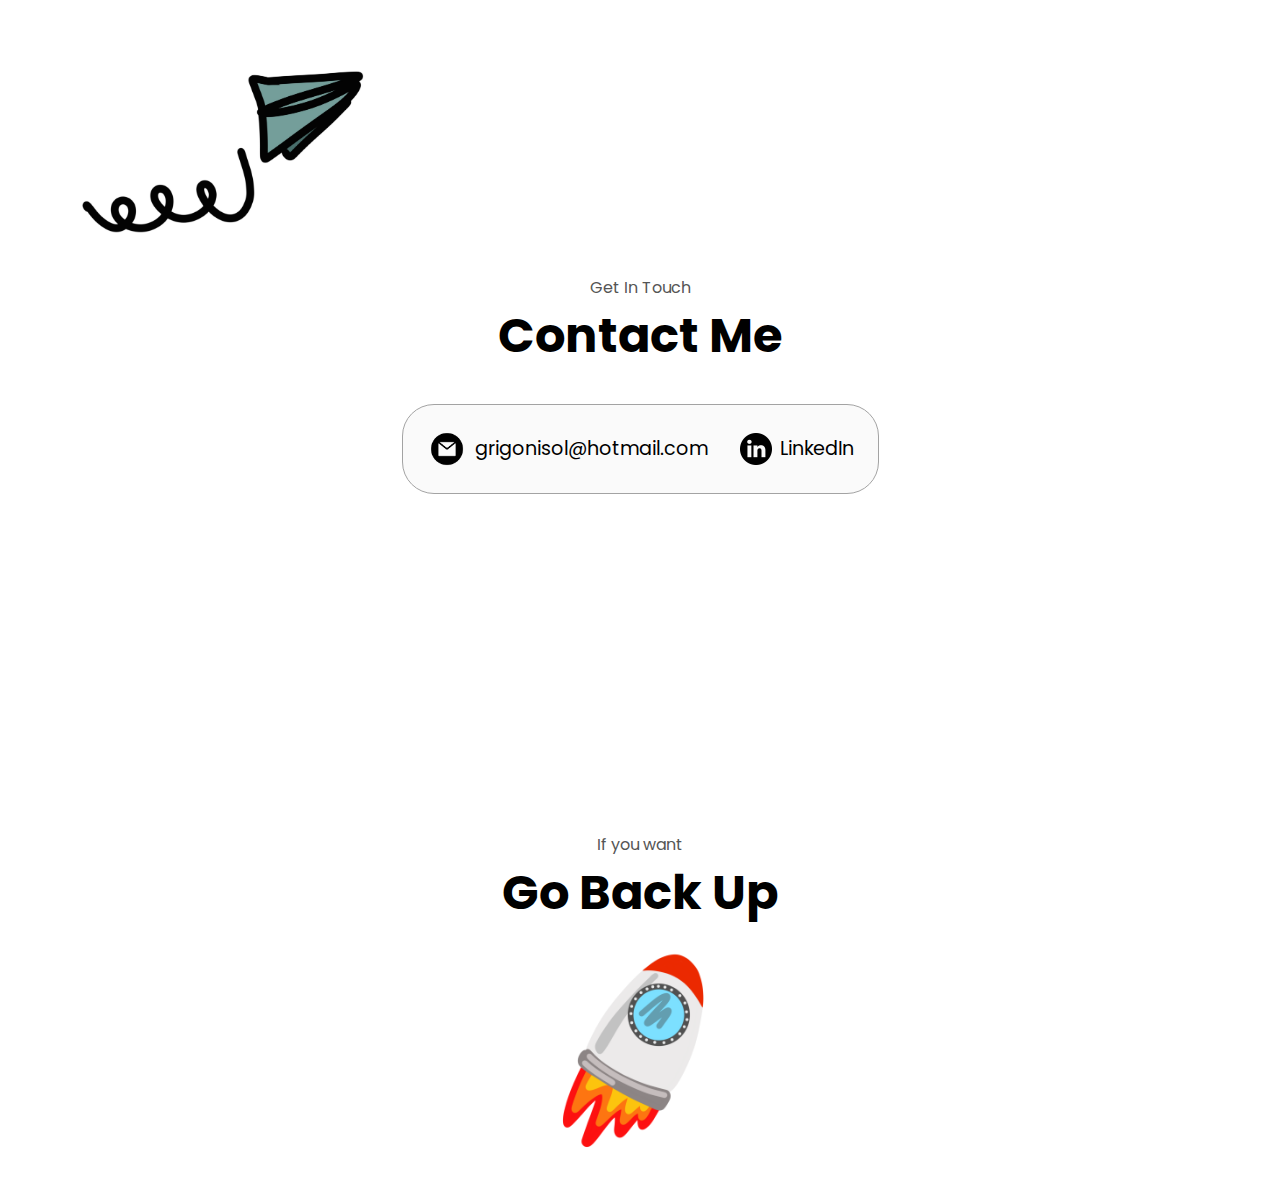
==== commit 2e1aceee: "MarvelApp" ====
--- a/index.html
+++ b/index.html
@@ -229,7 +229,23 @@
 
                 <div class="details-container color-container">
                     <div class="article-container">
-                        <img src="./assets/coffee.png" alt="Project three"
+                        <img src="./assets/Marvel App - Figma.png" alt="Project three"
+                        class="project-img">
+                    </div>
+                    <h2 class="experience-sub-title project-title">Marvel App</h2>
+                    <p class="section__text__p1">UI Figma<br/>React Native</p>
+                    <br/>
+                    <div class="btn-container">
+                        <button class="btn btn-color-2 project-btn"
+                        onclick="location.href='https://github.com/Sunnynothere/MarvelApp-react-native'">Github</button>
+                        <!-- <button class="btn btn-color-2 project-btn"
+                        onclick="location.href=''">Live Demo</button> -->
+                    </div>
+                </div>
+
+                <div class="details-container color-container">
+                    <div class="article-container">
+                        <img src="./assets/coffee.png" alt="Project four"
                         class="project-img">
                     </div>
                     <h2 class="experience-sub-title project-title">About Coffee</h2>
--- a/style.css
+++ b/style.css
@@ -465,4 +465,5 @@
     width: 18%;
     height: auto;
     margin: 20px;
+    padding-bottom: 40px;
 }--- a/mediaqueries.css
+++ b/mediaqueries.css
@@ -49,6 +49,13 @@
 
     .about-containers {
         margin-top: 0;
+    }
+}
+
+@media screen and (max-width: 900px) {
+    .rocket {
+        width: 26%;
+        height: auto;
     }
 }
 
@@ -118,4 +125,13 @@
     .text-container {
         text-align: center;
     }
+
+    .rocket-div {
+        padding-top: 40px;
+    }
+
+    .rocket {
+        width: 32%;
+        height: auto;
+    }
 }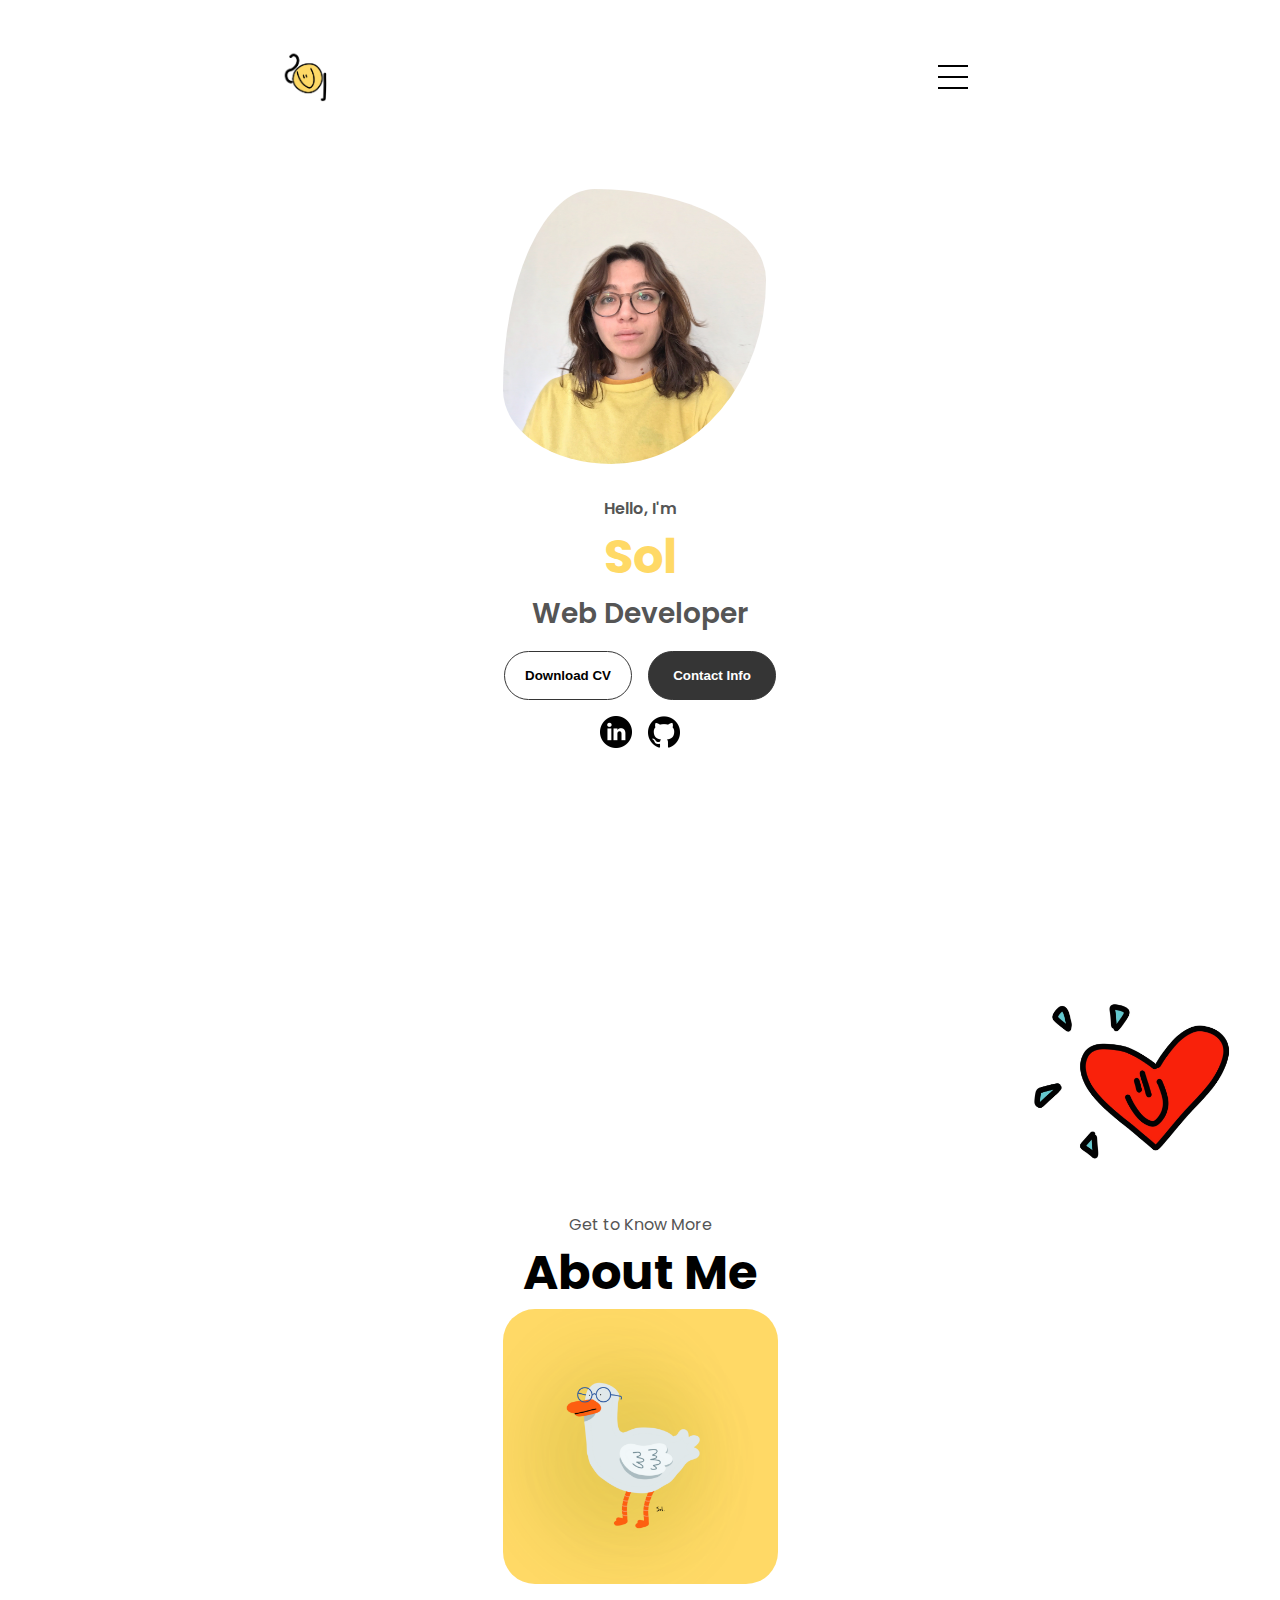
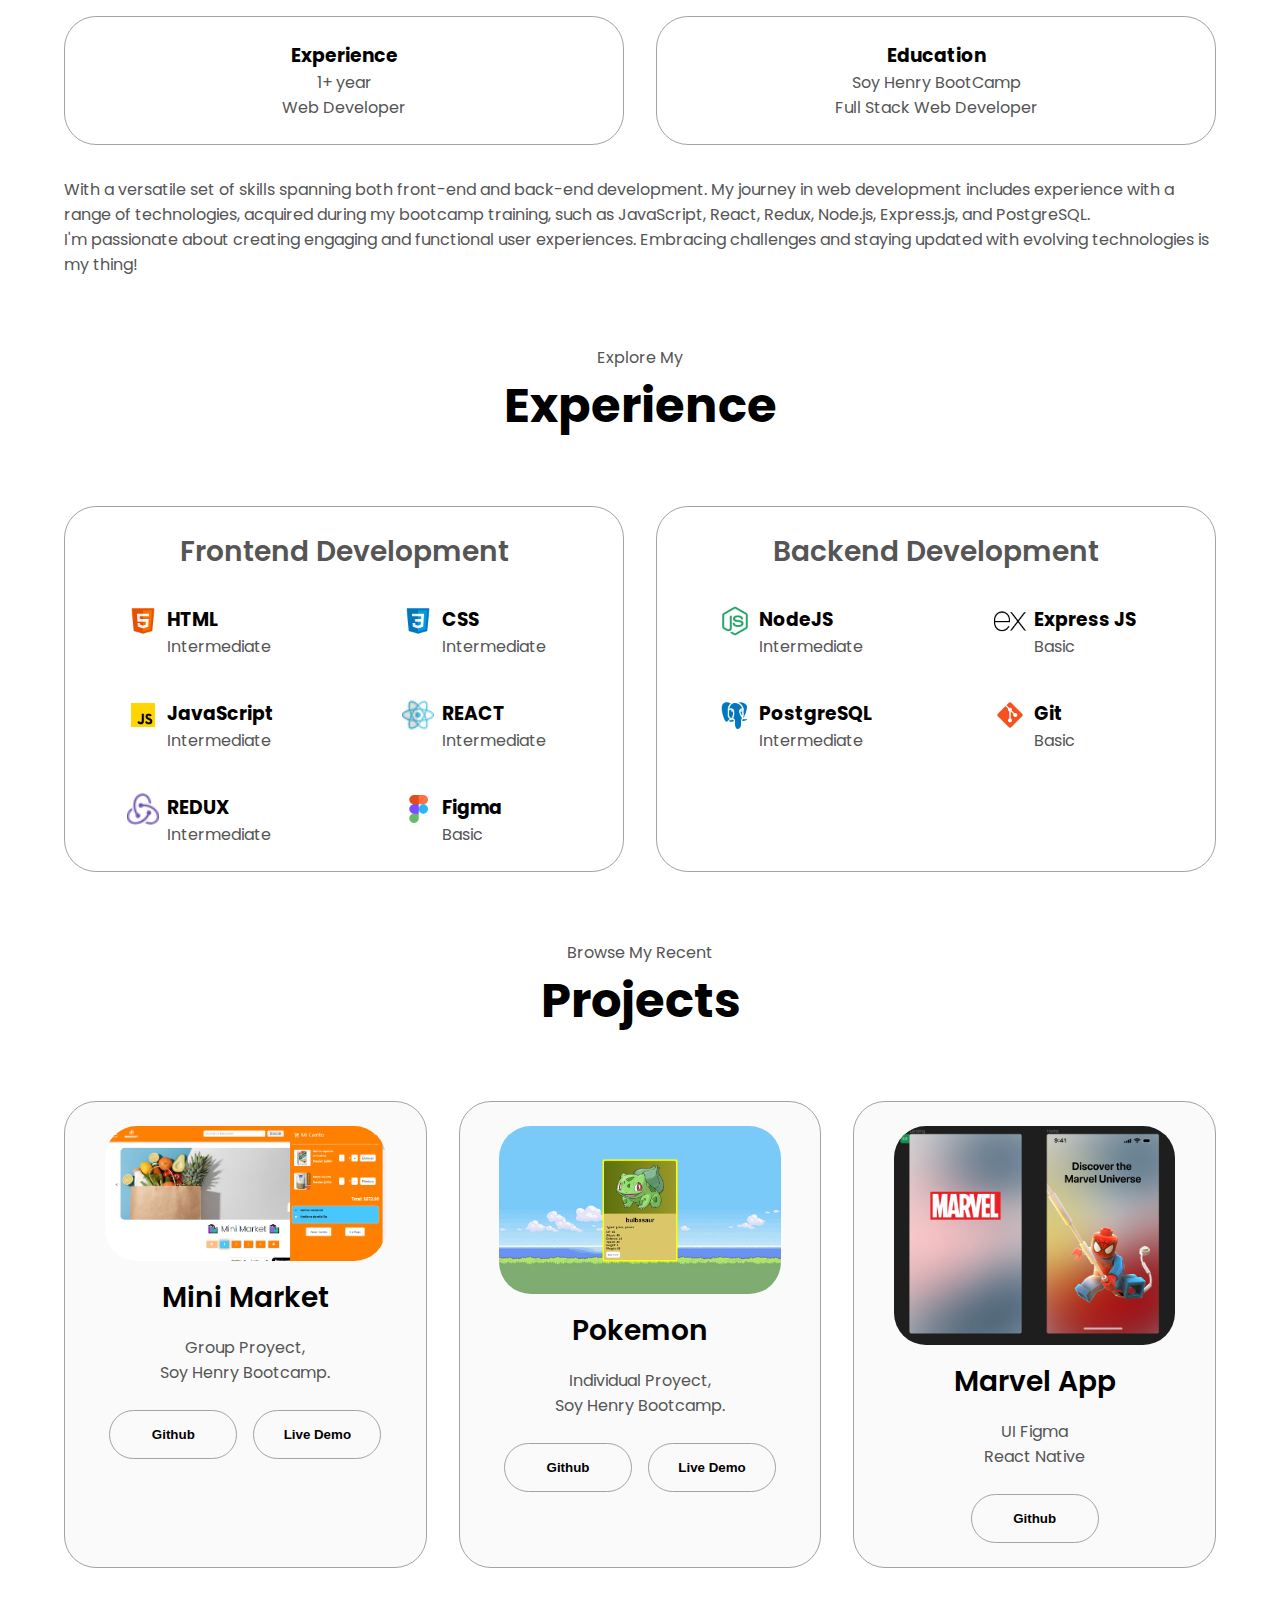
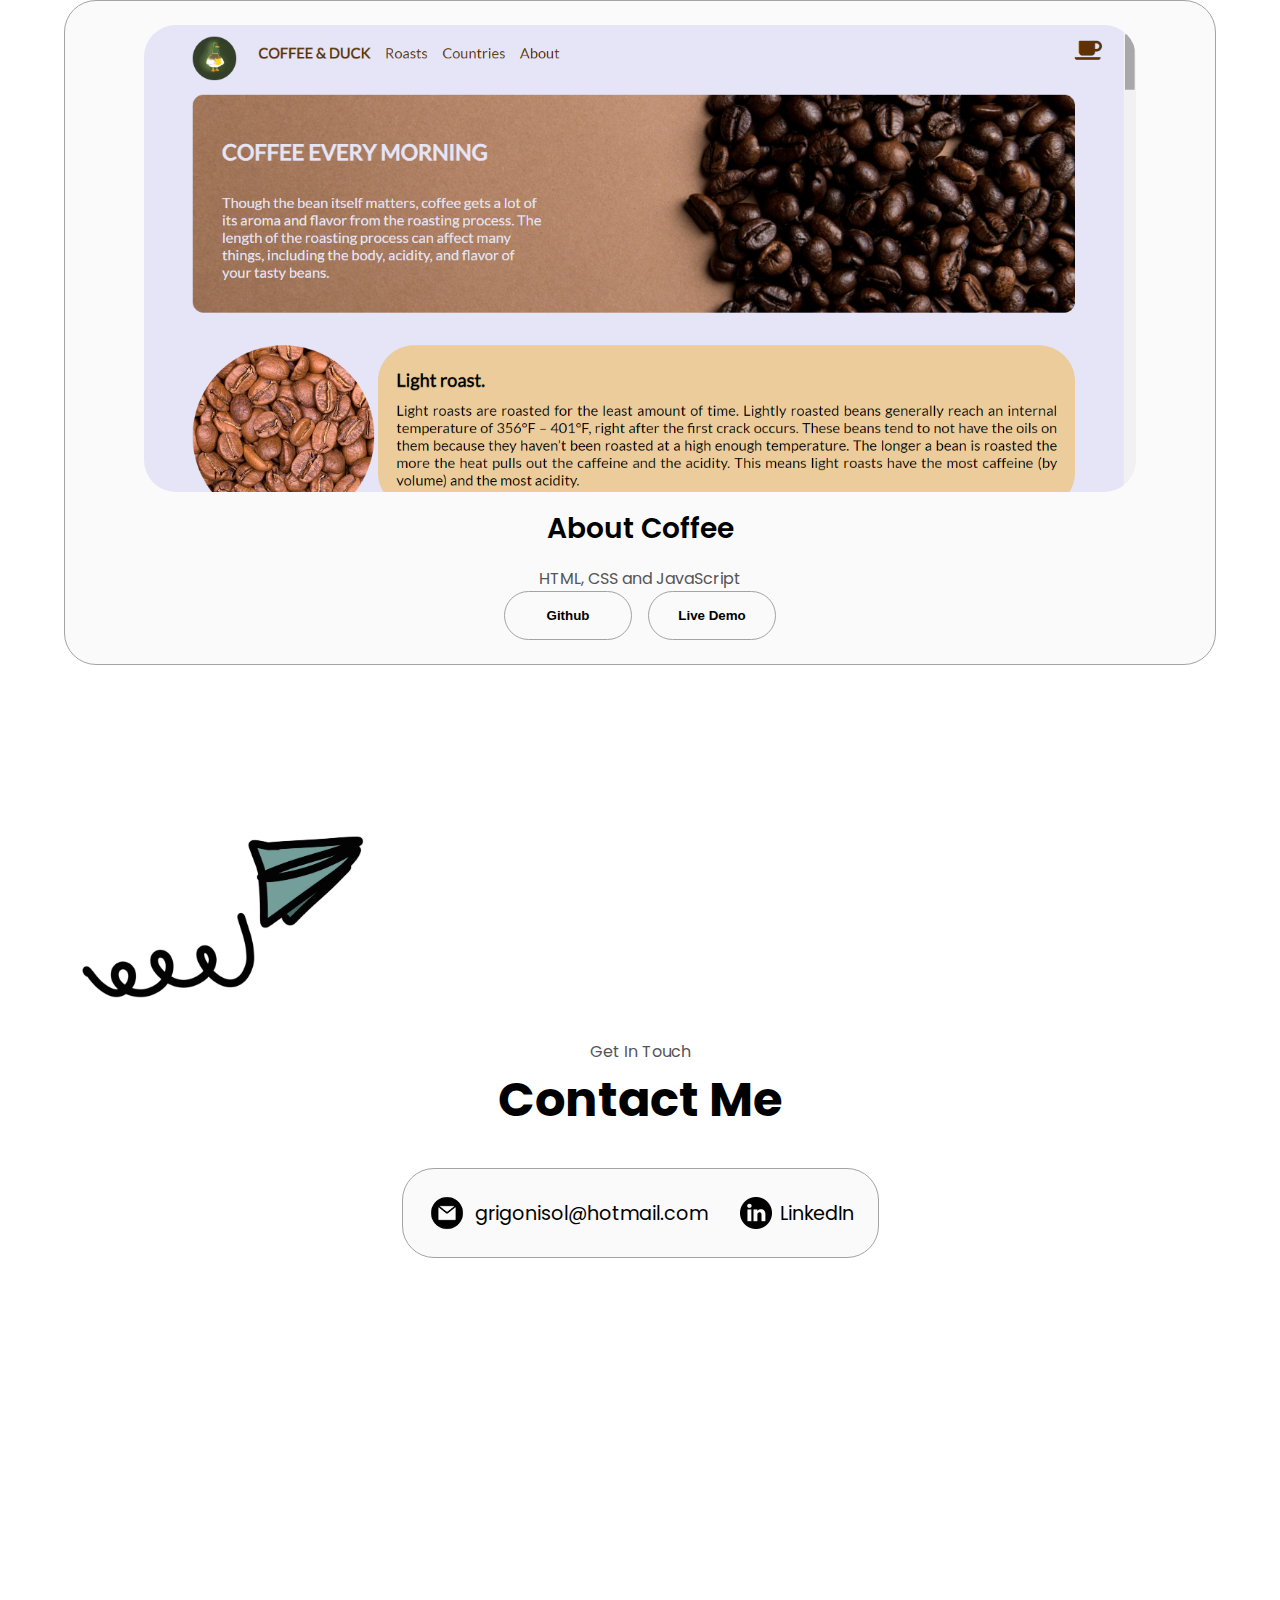
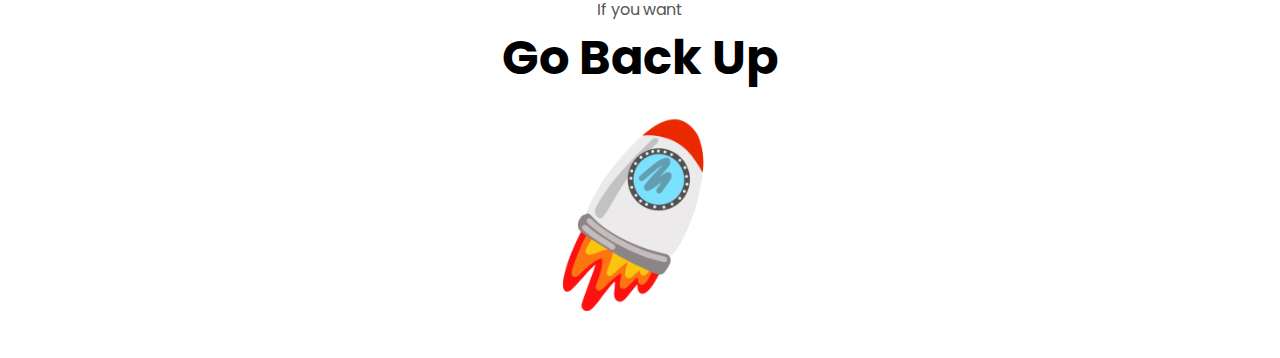
==== commit 1346fc62: "Duck Coffee Project" ====
--- a/index.html
+++ b/index.html
@@ -1,291 +1,291 @@
-<!DOCTYPE html>
-<html lang="en">
-<head>
-    <meta charset="UTF-8">
-    <meta http-equiv="X-UA-Compatible" content="IE-edge" />
-    <meta name="viewport" content="width=device-width, initial-scale=1.0">
-    <link rel="stylesheet" href="style.css" >
-    <link rel="stylesheet" href="mediaqueries.css">
-    <link rel="icon" type="image/png" sizes="16x16" href="./assets/icon.jpg">
-    <title>My Portfolio</title>
-</head>
-<body>
-    <nav id="desktop-nav">
-        <div class="logo">
-            <img src="./assets/icon.jpg" alt="Logo" class="logo-pic">
-        </div>
-        <div>
-            <ul class="nav-links">
-                <li><a href="#about">About</a></li>
-                <li><a href="#experience">Experience</a></li>
-                <li><a href="#projects">Projects</a></li>
-                <li><a href="#contact">Contact</a></li>
-            </ul>
-        </div>
-    </nav>
-    <nav id="hamburger-nav">
-        <div class="logo">
-            <img src="./assets/icon.jpg" alt="Logo" class="logo-pic">
-        </div>
-        <div class="hamburger-menu">
-            <div class="hamburger-icon" onclick="toggleMenu()">
-                <span></span>
-                <span></span>
-                <span></span>
-            </div>
-            <div class="menu-links">
-                <li><a href="#about" onclick="toggleMenu()">About</a></li>
-                <li><a href="#experience" onclick="toggleMenu()">Experience</a></li>
-                <li><a href="#projects" onclick="toggleMenu()">Projects</a></li>
-                <li><a href="#contact" onclick="toggleMenu()">Contact</a></li>
-            </div>
-        </div>
-    </nav>
-
-    <section id="profile">
-        <div class="section__profile-container">
-            <img src="./assets/profile.jpg" alt="Profile picture" class="profile-pic">
-        </div>
-        <div class="section__text">
-            <p class="section__text__p1">Hello, I'm</p>
-            <h1 class="title"><span style="color: #ffd966;">Sol</span></h1>
-            <p class="section__text__p2">Web Developer</p>
-            <div class="btn-container">
-                <button class="btn btn-color-2"
-                onclick="window.open('./assets/Sol Lizarraga Grigoni - Web Developer CV.pdf')">
-                    Download CV
-                </button>
-                <button class="btn btn-color-1"
-                onclick="location.href='./#contact'">
-                    Contact Info
-                </button>
-            </div>
-            <div id="socials-container">
-                <img src="./assets/linkedin.png" alt="My LinkedIn Profile"
-                class="icon" onclick="location.href='https://linkedin.com/in/lizarragagrigonisol'">
-                <img src="./assets/github.png" alt="My Github Profile"
-                class="icon" onclick="location.href='https://github.com/Sunnynothere'">
-            </div>
-        </div>
-    </section>
-
-    <div style="padding-right: 2rem; margin: 0; text-align: right;">
-        <img src="./assets/wallpaper-top.jpg" alt="Heart-top" style="width: 20%; margin: 0;">
-    </div>
-
-    <section id="about">
-        <p class="section__text__p1">Get to Know More</p>
-        <h1 class="title">About Me</h1>
-        <div class="section-container">
-            <div class="section__profile-container">
-                <img src="./assets/profile-duck.png" alt="Profile picture" class="about-pic">
-            </div>
-            <div class="about-details-container">
-                <div class="about-containers">
-                    <div class="details-container">
-                        <h3>Experience</h3>
-                        <p>1+ year <br />Web Developer</p>
-                    </div>
-                    <div class="details-container">
-                        <h3>Education</h3>
-                        <p>Soy Henry BootCamp <br />Full Stack Web Developer</p>
-                    </div>
-                </div>
-                <div class="text-container">
-                    <p>With a versatile set of skills spanning both front-end and back-end development. My journey in web development includes experience with a range of technologies, acquired during my bootcamp training, such as JavaScript, React, Redux, Node.js, Express.js, and PostgreSQL.
-                    <br/>I'm passionate about creating engaging and functional user experiences. Embracing challenges and staying updated with evolving technologies is my thing!
-                    </p>
-                </div>
-            </div>
-        </div>
-    </section>
-
-    <section id="experience">
-        <p class="section__text__p1">Explore My</p>
-        <h1 class="title">Experience</h1>
-        <div class="experience-details-container">
-            <div class="about-containers">
-                <div class="details-container">
-                    <h2 class="experience-sub-title">Frontend Development</h2>
-                    <div class="article-container">
-                        <article>
-                            <img src="./assets/html.png" alt="experience icon" class="icon">
-                            <div>
-                                <h3>HTML</h3>
-                                <p>Intermediate</p>
-                            </div>
-                        </article>
-                        <article>
-                            <img src="./assets/css.png" alt="experience icon" class="icon">
-                            <div>
-                                <h3>CSS</h3>
-                                <p>Intermediate</p>
-                            </div>
-                        </article>
-                        <article>
-                            <img src="./assets/javascript.png" alt="experience icon" class="icon">
-                            <div>
-                                <h3>JavaScript</h3>
-                                <p>Intermediate</p>
-                            </div>
-                        </article>
-                        <article>
-                            <img src="./assets/react.png" alt="experience icon" class="icon">
-                            <div>
-                                <h3>REACT</h3>
-                                <p>Intermediate</p>
-                            </div>
-                        </article>
-                        <article>
-                            <img src="./assets/redux.png" alt="experience icon" class="icon">
-                            <div>
-                                <h3>REDUX</h3>
-                                <p>Intermediate</p>
-                            </div>
-                        </article>
-                        <article>
-                            <img src="./assets/figma.png" alt="experience icon" class="icon">
-                            <div>
-                                <h3>Figma</h3>
-                                <p>Basic</p>
-                            </div>
-                        </article>
-                    </div>
-                </div>
-
-                <div class="details-container">
-                    <h2 class="experience-sub-title">Backend Development</h2>
-                    <div class="article-container">
-                        <article>
-                            <img src="./assets/nodejs.png" alt="experience icon" class="icon">
-                            <div>
-                                <h3>NodeJS</h3>
-                                <p>Intermediate</p>
-                            </div>
-                        </article>
-                        <article>
-                            <img src="./assets/expressjs.png" alt="experience icon" class="icon">
-                            <div>
-                                <h3>Express JS</h3>
-                                <p>Basic</p>
-                            </div>
-                        </article>
-                        <article>
-                            <img src="./assets/postgresql.png" alt="experience icon" class="icon">
-                            <div>
-                                <h3>PostgreSQL</h3>
-                                <p>Intermediate</p>
-                            </div>
-                        </article>
-                        <article>
-                            <img src="./assets/git.png" alt="experience icon" class="icon">
-                            <div>
-                                <h3>Git</h3>
-                                <p>Basic</p>
-                            </div>
-                        </article>
-                    </div>
-                </div>
-            </div>
-        </div>
-    </section>
-
-    <section id="projects">
-        <p class="section__text__p1">Browse My Recent</p>
-        <h1 class="title">Projects</h1>
-        <div class="experience-details-container">
-            <div class="about-containers">
-                <div class="details-container color-container">
-                    <div class="article-container">
-                        <img src="./assets/MiniMarket-screenShot.png" alt="Project one"
-                        class="project-img">
-                    </div>
-                    <h2 class="experience-sub-title project-title">Mini Market</h2>
-                    <p class="section__text__p1">Group Proyect,<br/>Soy Henry Bootcamp.</p>
-                    <br/>
-                    <div class="btn-container">
-                        <button class="btn btn-color-2 project-btn"
-                        onclick="location.href='https://github.com/JonnyFernandez/M-Market'">Github</button>
-                        <button class="btn btn-color-2 project-btn"
-                        onclick="location.href='https://m-market-iota.vercel.app/'">Live Demo</button>
-                    </div>
-                </div>
-
-                <div class="details-container color-container">
-                    <div class="article-container">
-                        <img src="./assets/pokemon.png" alt="Project two"
-                        class="project-img">
-                    </div>
-                    <h2 class="experience-sub-title project-title">Pokemon</h2>
-                    <p class="section__text__p1">Individual Proyect,<br/>Soy Henry Bootcamp.</p>
-                    <br/>
-                    <div class="btn-container">
-                        <button class="btn btn-color-2 project-btn"
-                        onclick="location.href='https://github.com/Sunnynothere/Proyecto-Individual-Pokemon'">Github</button>
-                        <button class="btn btn-color-2 project-btn"
-                        onclick="location.href=''">Live Demo</button>
-                    </div>
-                </div>
-
-                <div class="details-container color-container">
-                    <div class="article-container">
-                        <img src="./assets/Marvel App - Figma.png" alt="Project three"
-                        class="project-img">
-                    </div>
-                    <h2 class="experience-sub-title project-title">Marvel App</h2>
-                    <p class="section__text__p1">UI Figma<br/>React Native</p>
-                    <br/>
-                    <div class="btn-container">
-                        <button class="btn btn-color-2 project-btn"
-                        onclick="location.href='https://github.com/Sunnynothere/MarvelApp-react-native'">Github</button>
-                        <!-- <button class="btn btn-color-2 project-btn"
-                        onclick="location.href=''">Live Demo</button> -->
-                    </div>
-                </div>
-
-                <div class="details-container color-container">
-                    <div class="article-container">
-                        <img src="./assets/coffee.png" alt="Project four"
-                        class="project-img">
-                    </div>
-                    <h2 class="experience-sub-title project-title">About Coffee</h2>
-                    <p class="section__text__p1">Project in progress.</p>
-                    <!-- <div class="btn-container">
-                        <button class="btn btn-color-2 project-btn"
-                        onclick="location.href=''">Github</button>
-                        <button class="btn btn-color-2 project-btn"
-                        onclick="location.href=''">Live Demo</button>
-                    </div> -->
-                </div>
-            </div>
-        </div>
-    </section>
-
-    <section id="contact">
-        <p class="section__text__p1">Get In Touch</p>
-        <h1 class="title">Contact Me</h1>
-        <div class="contact-info-upper-container">
-            <div class="contact-info-container">
-                <img src="./assets/email.png" alt="Email icon" class="icon contact-icon email-icon">
-                <p><a href="mailto:grigonisol@hotmail.com">grigonisol@hotmail.com</a></p>
-            </div>
-            <div class="contact-info-container">
-                <img src="./assets/linkedin.png" alt="LinkedIn icon" class="icon contact-icon">
-                <p><a href="https://www.linkedin.com/in/lizarragagrigonisol">LinkedIn</a></p>
-            </div>
-        </div>
-    </section>
-
-    <footer>
-        <div class="rocket-div">
-            <p class="section__text__p1 rocket-text">If you want</p>
-            <h1 class="title rocket-text">Go Back Up</h1>
-            <div class="rocket-href">
-                <img class="rocket" src="./assets/rocket.PNG" alt="rocket-up">
-            </div>
-        </div>
-    </footer>
-
-    <script src="script.js"></script>
-</body>
+<!DOCTYPE html>
+<html lang="en">
+<head>
+    <meta charset="UTF-8">
+    <meta http-equiv="X-UA-Compatible" content="IE-edge" />
+    <meta name="viewport" content="width=device-width, initial-scale=1.0">
+    <link rel="stylesheet" href="style.css" >
+    <link rel="stylesheet" href="mediaqueries.css">
+    <link rel="icon" type="image/png" sizes="16x16" href="./assets/icon.jpg">
+    <title>My Portfolio</title>
+</head>
+<body>
+    <nav id="desktop-nav">
+        <div class="logo">
+            <img src="./assets/icon.jpg" alt="Logo" class="logo-pic">
+        </div>
+        <div>
+            <ul class="nav-links">
+                <li><a href="#about">About</a></li>
+                <li><a href="#experience">Experience</a></li>
+                <li><a href="#projects">Projects</a></li>
+                <li><a href="#contact">Contact</a></li>
+            </ul>
+        </div>
+    </nav>
+    <nav id="hamburger-nav">
+        <div class="logo">
+            <img src="./assets/icon.jpg" alt="Logo" class="logo-pic">
+        </div>
+        <div class="hamburger-menu">
+            <div class="hamburger-icon" onclick="toggleMenu()">
+                <span></span>
+                <span></span>
+                <span></span>
+            </div>
+            <div class="menu-links">
+                <li><a href="#about" onclick="toggleMenu()">About</a></li>
+                <li><a href="#experience" onclick="toggleMenu()">Experience</a></li>
+                <li><a href="#projects" onclick="toggleMenu()">Projects</a></li>
+                <li><a href="#contact" onclick="toggleMenu()">Contact</a></li>
+            </div>
+        </div>
+    </nav>
+
+    <section id="profile">
+        <div class="section__profile-container">
+            <img src="./assets/profile.jpg" alt="Profile picture" class="profile-pic">
+        </div>
+        <div class="section__text">
+            <p class="section__text__p1">Hello, I'm</p>
+            <h1 class="title"><span style="color: #ffd966;">Sol</span></h1>
+            <p class="section__text__p2">Web Developer</p>
+            <div class="btn-container">
+                <button class="btn btn-color-2"
+                onclick="window.open('./assets/Sol Lizarraga Grigoni - Web Developer CV.pdf')">
+                    Download CV
+                </button>
+                <button class="btn btn-color-1"
+                onclick="location.href='./#contact'">
+                    Contact Info
+                </button>
+            </div>
+            <div id="socials-container">
+                <img src="./assets/linkedin.png" alt="My LinkedIn Profile"
+                class="icon" onclick="location.href='https://linkedin.com/in/lizarragagrigonisol'">
+                <img src="./assets/github.png" alt="My Github Profile"
+                class="icon" onclick="location.href='https://github.com/Sunnynothere'">
+            </div>
+        </div>
+    </section>
+
+    <div style="padding-right: 2rem; margin: 0; text-align: right;">
+        <img src="./assets/wallpaper-top.jpg" alt="Heart-top" style="width: 20%; margin: 0;">
+    </div>
+
+    <section id="about">
+        <p class="section__text__p1">Get to Know More</p>
+        <h1 class="title">About Me</h1>
+        <div class="section-container">
+            <div class="section__profile-container">
+                <img src="./assets/profile-duck.png" alt="Profile picture" class="about-pic">
+            </div>
+            <div class="about-details-container">
+                <div class="about-containers">
+                    <div class="details-container">
+                        <h3>Experience</h3>
+                        <p>1+ year <br />Web Developer</p>
+                    </div>
+                    <div class="details-container">
+                        <h3>Education</h3>
+                        <p>Soy Henry BootCamp <br />Full Stack Web Developer</p>
+                    </div>
+                </div>
+                <div class="text-container">
+                    <p>With a versatile set of skills spanning both front-end and back-end development. My journey in web development includes experience with a range of technologies, acquired during my bootcamp training, such as JavaScript, React, Redux, Node.js, Express.js, and PostgreSQL.
+                    <br/>I'm passionate about creating engaging and functional user experiences. Embracing challenges and staying updated with evolving technologies is my thing!
+                    </p>
+                </div>
+            </div>
+        </div>
+    </section>
+
+    <section id="experience">
+        <p class="section__text__p1">Explore My</p>
+        <h1 class="title">Experience</h1>
+        <div class="experience-details-container">
+            <div class="about-containers">
+                <div class="details-container">
+                    <h2 class="experience-sub-title">Frontend Development</h2>
+                    <div class="article-container">
+                        <article>
+                            <img src="./assets/html.png" alt="experience icon" class="icon">
+                            <div>
+                                <h3>HTML</h3>
+                                <p>Intermediate</p>
+                            </div>
+                        </article>
+                        <article>
+                            <img src="./assets/css.png" alt="experience icon" class="icon">
+                            <div>
+                                <h3>CSS</h3>
+                                <p>Intermediate</p>
+                            </div>
+                        </article>
+                        <article>
+                            <img src="./assets/javascript.png" alt="experience icon" class="icon">
+                            <div>
+                                <h3>JavaScript</h3>
+                                <p>Intermediate</p>
+                            </div>
+                        </article>
+                        <article>
+                            <img src="./assets/react.png" alt="experience icon" class="icon">
+                            <div>
+                                <h3>REACT</h3>
+                                <p>Intermediate</p>
+                            </div>
+                        </article>
+                        <article>
+                            <img src="./assets/redux.png" alt="experience icon" class="icon">
+                            <div>
+                                <h3>REDUX</h3>
+                                <p>Intermediate</p>
+                            </div>
+                        </article>
+                        <article>
+                            <img src="./assets/figma.png" alt="experience icon" class="icon">
+                            <div>
+                                <h3>Figma</h3>
+                                <p>Basic</p>
+                            </div>
+                        </article>
+                    </div>
+                </div>
+
+                <div class="details-container">
+                    <h2 class="experience-sub-title">Backend Development</h2>
+                    <div class="article-container">
+                        <article>
+                            <img src="./assets/nodejs.png" alt="experience icon" class="icon">
+                            <div>
+                                <h3>NodeJS</h3>
+                                <p>Intermediate</p>
+                            </div>
+                        </article>
+                        <article>
+                            <img src="./assets/expressjs.png" alt="experience icon" class="icon">
+                            <div>
+                                <h3>Express JS</h3>
+                                <p>Basic</p>
+                            </div>
+                        </article>
+                        <article>
+                            <img src="./assets/postgresql.png" alt="experience icon" class="icon">
+                            <div>
+                                <h3>PostgreSQL</h3>
+                                <p>Intermediate</p>
+                            </div>
+                        </article>
+                        <article>
+                            <img src="./assets/git.png" alt="experience icon" class="icon">
+                            <div>
+                                <h3>Git</h3>
+                                <p>Basic</p>
+                            </div>
+                        </article>
+                    </div>
+                </div>
+            </div>
+        </div>
+    </section>
+
+    <section id="projects">
+        <p class="section__text__p1">Browse My Recent</p>
+        <h1 class="title">Projects</h1>
+        <div class="experience-details-container">
+            <div class="about-containers">
+                <div class="details-container color-container">
+                    <div class="article-container">
+                        <img src="./assets/MiniMarket-screenShot.png" alt="Project one"
+                        class="project-img">
+                    </div>
+                    <h2 class="experience-sub-title project-title">Mini Market</h2>
+                    <p class="section__text__p1">Group Proyect,<br/>Soy Henry Bootcamp.</p>
+                    <br/>
+                    <div class="btn-container">
+                        <button class="btn btn-color-2 project-btn"
+                        onclick="location.href='https://github.com/JonnyFernandez/M-Market'">Github</button>
+                        <button class="btn btn-color-2 project-btn"
+                        onclick="location.href='https://m-market-iota.vercel.app/'">Live Demo</button>
+                    </div>
+                </div>
+
+                <div class="details-container color-container">
+                    <div class="article-container">
+                        <img src="./assets/pokemon.png" alt="Project two"
+                        class="project-img">
+                    </div>
+                    <h2 class="experience-sub-title project-title">Pokemon</h2>
+                    <p class="section__text__p1">Individual Proyect,<br/>Soy Henry Bootcamp.</p>
+                    <br/>
+                    <div class="btn-container">
+                        <button class="btn btn-color-2 project-btn"
+                        onclick="location.href='https://github.com/Sunnynothere/Proyecto-Individual-Pokemon'">Github</button>
+                        <button class="btn btn-color-2 project-btn"
+                        onclick="location.href=''">Live Demo</button>
+                    </div>
+                </div>
+
+                <div class="details-container color-container">
+                    <div class="article-container">
+                        <img src="./assets/Marvel App - Figma.png" alt="Project three"
+                        class="project-img">
+                    </div>
+                    <h2 class="experience-sub-title project-title">Marvel App</h2>
+                    <p class="section__text__p1">UI Figma<br/>React Native</p>
+                    <br/>
+                    <div class="btn-container">
+                        <button class="btn btn-color-2 project-btn"
+                        onclick="location.href='https://github.com/Sunnynothere/MarvelApp-react-native'">Github</button>
+                        <!-- <button class="btn btn-color-2 project-btn"
+                        onclick="location.href=''">Live Demo</button> -->
+                    </div>
+                </div>
+
+                <div class="details-container color-container">
+                    <div class="article-container">
+                        <img src="./assets/coffee.png" alt="Project four"
+                        class="project-img">
+                    </div>
+                    <h2 class="experience-sub-title project-title">About Coffee</h2>
+                    <p class="section__text__p1">HTML, CSS and JavaScript</p>
+                    <div class="btn-container">
+                        <button class="btn btn-color-2 project-btn"
+                        onclick="location.href='https://github.com/Sunnynothere/Duck-coffee'">Github</button>
+                        <button class="btn btn-color-2 project-btn"
+                        onclick="location.href='https://sunnynothere.github.io/Duck-coffee/'">Live Demo</button>
+                    </div>
+                </div>
+            </div>
+        </div>
+    </section>
+
+    <section id="contact">
+        <p class="section__text__p1">Get In Touch</p>
+        <h1 class="title">Contact Me</h1>
+        <div class="contact-info-upper-container">
+            <div class="contact-info-container">
+                <img src="./assets/email.png" alt="Email icon" class="icon contact-icon email-icon">
+                <p><a href="mailto:grigonisol@hotmail.com">grigonisol@hotmail.com</a></p>
+            </div>
+            <div class="contact-info-container">
+                <img src="./assets/linkedin.png" alt="LinkedIn icon" class="icon contact-icon">
+                <p><a href="https://www.linkedin.com/in/lizarragagrigonisol">LinkedIn</a></p>
+            </div>
+        </div>
+    </section>
+
+    <footer>
+        <div class="rocket-div">
+            <p class="section__text__p1 rocket-text">If you want</p>
+            <h1 class="title rocket-text">Go Back Up</h1>
+            <div class="rocket-href">
+                <img class="rocket" src="./assets/rocket.PNG" alt="rocket-up">
+            </div>
+        </div>
+    </footer>
+
+    <script src="script.js"></script>
+</body>
 </html>--- a/style.css
+++ b/style.css
@@ -1,469 +1,469 @@
-/* GENERAL */
-@import url('https://fonts.googleapis.com/css2?family=Poppins:wght@500&display=swap');
-
-/* Colors */
-:root {
-    --main-color: #1c3b0e;
-    --main-hover: #5f914a;
-    --main-a-color: white;
-}
-
-* {
-    margin: 0;
-    padding: 0;
-}
-
-body {
-    font-family: 'Poppins', sans-serif;
-}
-
-html {
-    scroll-behavior: smooth;
-}
-
-p {
-    color: rgb(85, 85, 85);
-}
-
-/* TRANSITION */
-
-a,
-btn {
-    transition: all 300ms ease;
-}
-
-/* DESKTOP-NAV */
-
-nav, .nav-links {
-    display: flex;
-}
-
-nav {
-    justify-content: space-around;
-    align-items: center;
-    height: 17vh;
-}
-
-.nav-links {
-    gap: 2rem;
-    list-style: none;
-    font-size: 1.5rem;
-}
-
-.logo {
-    display: flex;
-    justify-content: space-around;
-    align-items: center;
-    height: 17vh;
-}
-
-.logo-pic {
-    width: 10.5%;
-    height: auto;
-    position: absolute;
-}
-
-a {
-    color: black;
-    text-decoration: none;
-    text-decoration-color: white;
-}
-
-a:hover {
-    color: grey;
-    /* text-decoration: underline;
-    text-underline-offset: 1rem;
-    text-decoration-color: rgb(181, 181, 181); */
-}
-
-/* HAMBURGER */
-
-#hamburger-nav {
-    display: none;
-}
-
-.hamburger-menu {
-    position: relative;
-    display: inline-block;
-}
-
-.hamburger-icon {
-    display: flex;
-    flex-direction: column;
-    justify-content: space-between;
-    height: 24px;
-    width: 30px;
-    cursor: pointer;
-}
-
-.hamburger-icon span {
-    width: 100%;
-    height: 2px;
-    background-color: black;
-    transition: all 0.3 ease-in-out;
-}
-
-.menu-links {
-    position: absolute;
-    top: 100%;
-    right: 0;
-    background-color: white;
-    width: fit-content;
-    max-height: 0;
-    overflow: hidden;
-    transition: all 0.3 ease-in-out;
-}
-
-.menu-links a {
-    display: block;
-    padding: 10px;
-    text-align: center;
-    font-size: 1.5rem;
-    color: black;
-    text-decoration: none;
-    transition: all 0.3 ease-in-out;
-}
-
-.menu-links li {
-    list-style: none;
-}
-
-.menu-links.open {
-    max-height: 300px;
-}
-
-.hamburger-icon.open span:first-child {
-    transform: rotate(45deg) translate(10px, 5px);
-}
-
-.hamburger-icon.open span:nth-child(2) {
-    opacity: 0;
-}
-
-.hamburger-icon.open span:last-child {
-    transform: rotate(-45deg) translate(10px, -5px);
-}
-
-.hamburger-icon span:first-child {
-    transform: none;
-}
-
-.hamburger-icon span:first-child {
-    opacity: 1;
-}
-
-.hamburger-icon span:first-child {
-    transform: none;
-}
-
-.logo-pic {
-    width: 80px;
-    height: auto;
-    margin-right: 10px;
-}
-
-/* SECTIONS */
-
-section {
-    padding-top: 4vh;
-    height: 96vh;
-    margin: 0 10rem;
-    box-sizing: border-box;
-    min-height: fit-content;
-}
-
-.section-container {
-    display: flex;
-}
-
-/* PROFILE SECTION */
-
-#profile {
-    display: flex;
-    justify-content: center;
-    gap: 5rem;
-    height: 80vh;
-}
-
-.section__profile-container {
-    display: flex;
-    height: 400px;
-    width: 400px;
-    margin: auto 0;
-}
-
-.profile-pic {
-    border-radius: 35% 65% 59% 41% / 73% 33% 67% 27%;
-}
-
-.section__text {
-    align-self: center;
-    text-align: center;
-}
-
-.section__text p {
-    font-weight: 600;
-}
-
-.section__text__p1 {
-    text-align: center;
-}
-
-.section__text__p2 {
-    font-size: 1.75rem;
-    margin-bottom: 1rem;
-}
-
-.title {
-    font-size: 3rem;
-    text-align: center;
-}
-
-#socials-container {
-    display: flex;
-    justify-content: center;
-    margin-top: 1rem;
-    gap: 1rem;
-}
-
-/* ICONS */
-
-.icon {
-    cursor: pointer;
-    height: 2rem;
-}
-
-/* BUTTONS */
-
-.btn-container {
-    display: flex;
-    justify-content: center;
-    gap: 1rem;
-}
-
-.btn {
-    font-weight: 600;
-    transition: all 300ms ease;
-    padding: 1rem;
-    width: 8rem;
-    border-radius: 2rem;
-}
-
-.btn-color-1,
-.btn-color-2 {
-    border: rgb(53, 53, 53) 0.1rem solid;
-}
-
-.btn-color-1:hover,
-.btn-color-2:hover {
-    cursor: pointer;
-}
-
-.btn-color-1,
-.btn-color-2:hover {
-    background: rgb(53, 53, 53);
-    color: white;
-}
-
-.btn-color-1:hover {
-    background: rgb(0, 0, 0);
-}
-
-.btn-color-2 {
-    background: none;
-}
-
-.btn-color-2:hover {
-    border: rgb(255, 255, 255) 0.1rem solid;
-}
-
-.btn-container {
-    gap: 1rem;
-}
-
-/* ABOUT SECTION */
-
-#about {
-    position: relative;
-}
-
-.about-containers {
-    gap: 2rem;
-    margin-bottom: 2rem;
-}
-
-.about-details-container {
-    justify-content: center;
-    flex-direction: column;
-}
-
-.about-containers, 
-.about-details-container {
-    display: flex;
-}
-
-.about-pic {
-    border-radius: 2rem;
-}
-
-.arrow {
-    position: absolute;
-    right: -5rem;
-    bottom: 2.5rem;
-}
-
-.details-container {
-    padding: 1.5rem;
-    flex: 1;
-    background: white;
-    border-radius: 2rem;
-    border: rgb(53, 53, 53) 0.1rem solid;
-    border-color: rgb(163, 163, 163);
-    text-align: center;
-}
-
-.section-container {
-    gap: 4rem;
-    height: 80%;
-}
-
-.section__profile-container {
-    height: 400px;
-    width: 400px;
-    margin: auto 0;
-}
-
-/* EXPERIENCE SECTIONS */
-
-#experience {
-    position: relative;
-}
-
-.experience-sub-title {
-    color: rgb(85, 85, 85);
-    font-weight: 600;
-    font-size: 1.75rem;
-    margin-bottom: 2rem;
-}
-
-.experience-details-container {
-    display: flex;
-    justify-content: center;
-    flex-direction: column;
-    padding-top: 2rem;
-}
-
-.article-container {
-    display: flex;
-    text-align: initial;
-    flex-wrap: wrap;
-    flex-direction: row;
-    gap: 2.5rem;
-    justify-content: space-around;
-}
-
-article {
-    display: flex;
-    width: 10rem;
-    /* justify-content: space-around; */
-    gap: 0.5rem;
-}
-
-article .icon {
-    cursor: default;
-}
-
-/* PROJECT SECTION */
-
-#projects {
-    position: relative;
-}
-
-.color-container {
-    border-color: rgb(163, 163, 163);
-    background: rgb(250, 250, 250);
-}
-
-.project-img {
-    border-radius: 2rem;
-    width: 90%;
-    height: 90%;
-}
-
-.project-title {
-    margin: 1rem;
-    color: black;
-}
-
-.project-btn {
-    color: black;
-    border-color: rgb(163, 163, 163);
-}
-
-/* CONTACT SECTION */
-
-#contact {
-    display: flex;
-    justify-content: center;
-    flex-direction: column;
-    height: 100vh;
-    background-image: url('./assets/wallpaper-contact.jpg');
-    background-repeat: no-repeat;
-    background-size: 30%;
-    background-position: left -2rem;
-}
-
-.contact-info-upper-container {
-    display: flex;
-    justify-content: center;
-    border-radius: 2rem;
-    border: rgb(53, 53, 53) 0.1rem solid;
-    border-color: rgb(163, 163, 163);
-    background: rgb(250, 250, 250);
-    margin: 2rem auto;
-    padding: 0.5rem;
-}
-
-.contact-info-container {
-    display: flex;
-    align-items: center;
-    justify-content: center;
-    gap: 0.5rem;
-    margin: 1rem;
-}
-
-.contact-info-container p {
-    font-size: larger;
-}
-
-.contact-icon {
-    cursor: default;
-}
-
-.email-icon {
-    height: 2.5rem;
-}
-
-/* FOOTER */
-
-footer {
-    height: 18vh;
-    margin: 0 1rem;
-}
-
-footer p {
-    text-align: center;
-}
-
-.rocket-href .rocket{
-    margin: auto;
-    display: flex;
-    cursor: pointer;
-}
-
-.rocket {
-    width: 18%;
-    height: auto;
-    margin: 20px;
-    padding-bottom: 40px;
+/* GENERAL */
+@import url('https://fonts.googleapis.com/css2?family=Poppins:wght@500&display=swap');
+
+/* Colors */
+:root {
+    --main-color: #1c3b0e;
+    --main-hover: #5f914a;
+    --main-a-color: white;
+}
+
+* {
+    margin: 0;
+    padding: 0;
+}
+
+body {
+    font-family: 'Poppins', sans-serif;
+}
+
+html {
+    scroll-behavior: smooth;
+}
+
+p {
+    color: rgb(85, 85, 85);
+}
+
+/* TRANSITION */
+
+a,
+btn {
+    transition: all 300ms ease;
+}
+
+/* DESKTOP-NAV */
+
+nav, .nav-links {
+    display: flex;
+}
+
+nav {
+    justify-content: space-around;
+    align-items: center;
+    height: 17vh;
+}
+
+.nav-links {
+    gap: 2rem;
+    list-style: none;
+    font-size: 1.5rem;
+}
+
+.logo {
+    display: flex;
+    justify-content: space-around;
+    align-items: center;
+    height: 17vh;
+}
+
+.logo-pic {
+    width: 10.5%;
+    height: auto;
+    position: absolute;
+}
+
+a {
+    color: black;
+    text-decoration: none;
+    text-decoration-color: white;
+}
+
+a:hover {
+    color: grey;
+    /* text-decoration: underline;
+    text-underline-offset: 1rem;
+    text-decoration-color: rgb(181, 181, 181); */
+}
+
+/* HAMBURGER */
+
+#hamburger-nav {
+    display: none;
+}
+
+.hamburger-menu {
+    position: relative;
+    display: inline-block;
+}
+
+.hamburger-icon {
+    display: flex;
+    flex-direction: column;
+    justify-content: space-between;
+    height: 24px;
+    width: 30px;
+    cursor: pointer;
+}
+
+.hamburger-icon span {
+    width: 100%;
+    height: 2px;
+    background-color: black;
+    transition: all 0.3 ease-in-out;
+}
+
+.menu-links {
+    position: absolute;
+    top: 100%;
+    right: 0;
+    background-color: white;
+    width: fit-content;
+    max-height: 0;
+    overflow: hidden;
+    transition: all 0.3 ease-in-out;
+}
+
+.menu-links a {
+    display: block;
+    padding: 10px;
+    text-align: center;
+    font-size: 1.5rem;
+    color: black;
+    text-decoration: none;
+    transition: all 0.3 ease-in-out;
+}
+
+.menu-links li {
+    list-style: none;
+}
+
+.menu-links.open {
+    max-height: 300px;
+}
+
+.hamburger-icon.open span:first-child {
+    transform: rotate(45deg) translate(10px, 5px);
+}
+
+.hamburger-icon.open span:nth-child(2) {
+    opacity: 0;
+}
+
+.hamburger-icon.open span:last-child {
+    transform: rotate(-45deg) translate(10px, -5px);
+}
+
+.hamburger-icon span:first-child {
+    transform: none;
+}
+
+.hamburger-icon span:first-child {
+    opacity: 1;
+}
+
+.hamburger-icon span:first-child {
+    transform: none;
+}
+
+.logo-pic {
+    width: 80px;
+    height: auto;
+    margin-right: 10px;
+}
+
+/* SECTIONS */
+
+section {
+    padding-top: 4vh;
+    height: 96vh;
+    margin: 0 10rem;
+    box-sizing: border-box;
+    min-height: fit-content;
+}
+
+.section-container {
+    display: flex;
+}
+
+/* PROFILE SECTION */
+
+#profile {
+    display: flex;
+    justify-content: center;
+    gap: 5rem;
+    height: 80vh;
+}
+
+.section__profile-container {
+    display: flex;
+    height: 400px;
+    width: 400px;
+    margin: auto 0;
+}
+
+.profile-pic {
+    border-radius: 35% 65% 59% 41% / 73% 33% 67% 27%;
+}
+
+.section__text {
+    align-self: center;
+    text-align: center;
+}
+
+.section__text p {
+    font-weight: 600;
+}
+
+.section__text__p1 {
+    text-align: center;
+}
+
+.section__text__p2 {
+    font-size: 1.75rem;
+    margin-bottom: 1rem;
+}
+
+.title {
+    font-size: 3rem;
+    text-align: center;
+}
+
+#socials-container {
+    display: flex;
+    justify-content: center;
+    margin-top: 1rem;
+    gap: 1rem;
+}
+
+/* ICONS */
+
+.icon {
+    cursor: pointer;
+    height: 2rem;
+}
+
+/* BUTTONS */
+
+.btn-container {
+    display: flex;
+    justify-content: center;
+    gap: 1rem;
+}
+
+.btn {
+    font-weight: 600;
+    transition: all 300ms ease;
+    padding: 1rem;
+    width: 8rem;
+    border-radius: 2rem;
+}
+
+.btn-color-1,
+.btn-color-2 {
+    border: rgb(53, 53, 53) 0.1rem solid;
+}
+
+.btn-color-1:hover,
+.btn-color-2:hover {
+    cursor: pointer;
+}
+
+.btn-color-1,
+.btn-color-2:hover {
+    background: rgb(53, 53, 53);
+    color: white;
+}
+
+.btn-color-1:hover {
+    background: rgb(0, 0, 0);
+}
+
+.btn-color-2 {
+    background: none;
+}
+
+.btn-color-2:hover {
+    border: rgb(255, 255, 255) 0.1rem solid;
+}
+
+.btn-container {
+    gap: 1rem;
+}
+
+/* ABOUT SECTION */
+
+#about {
+    position: relative;
+}
+
+.about-containers {
+    gap: 2rem;
+    margin-bottom: 2rem;
+}
+
+.about-details-container {
+    justify-content: center;
+    flex-direction: column;
+}
+
+.about-containers, 
+.about-details-container {
+    display: flex;
+}
+
+.about-pic {
+    border-radius: 2rem;
+}
+
+.arrow {
+    position: absolute;
+    right: -5rem;
+    bottom: 2.5rem;
+}
+
+.details-container {
+    padding: 1.5rem;
+    flex: 1;
+    background: white;
+    border-radius: 2rem;
+    border: rgb(53, 53, 53) 0.1rem solid;
+    border-color: rgb(163, 163, 163);
+    text-align: center;
+}
+
+.section-container {
+    gap: 4rem;
+    height: 80%;
+}
+
+.section__profile-container {
+    height: 400px;
+    width: 400px;
+    margin: auto 0;
+}
+
+/* EXPERIENCE SECTIONS */
+
+#experience {
+    position: relative;
+}
+
+.experience-sub-title {
+    color: rgb(85, 85, 85);
+    font-weight: 600;
+    font-size: 1.75rem;
+    margin-bottom: 2rem;
+}
+
+.experience-details-container {
+    display: flex;
+    justify-content: center;
+    flex-direction: column;
+    padding-top: 2rem;
+}
+
+.article-container {
+    display: flex;
+    text-align: initial;
+    flex-wrap: wrap;
+    flex-direction: row;
+    gap: 2.5rem;
+    justify-content: space-around;
+}
+
+article {
+    display: flex;
+    width: 10rem;
+    /* justify-content: space-around; */
+    gap: 0.5rem;
+}
+
+article .icon {
+    cursor: default;
+}
+
+/* PROJECT SECTION */
+
+#projects {
+    position: relative;
+}
+
+.color-container {
+    border-color: rgb(163, 163, 163);
+    background: rgb(250, 250, 250);
+}
+
+.project-img {
+    border-radius: 2rem;
+    width: 90%;
+    height: 90%;
+}
+
+.project-title {
+    margin: 1rem;
+    color: black;
+}
+
+.project-btn {
+    color: black;
+    border-color: rgb(163, 163, 163);
+}
+
+/* CONTACT SECTION */
+
+#contact {
+    display: flex;
+    justify-content: center;
+    flex-direction: column;
+    height: 100vh;
+    background-image: url('./assets/wallpaper-contact.jpg');
+    background-repeat: no-repeat;
+    background-size: 30%;
+    background-position: left -2rem;
+}
+
+.contact-info-upper-container {
+    display: flex;
+    justify-content: center;
+    border-radius: 2rem;
+    border: rgb(53, 53, 53) 0.1rem solid;
+    border-color: rgb(163, 163, 163);
+    background: rgb(250, 250, 250);
+    margin: 2rem auto;
+    padding: 0.5rem;
+}
+
+.contact-info-container {
+    display: flex;
+    align-items: center;
+    justify-content: center;
+    gap: 0.5rem;
+    margin: 1rem;
+}
+
+.contact-info-container p {
+    font-size: larger;
+}
+
+.contact-icon {
+    cursor: default;
+}
+
+.email-icon {
+    height: 2.5rem;
+}
+
+/* FOOTER */
+
+footer {
+    height: 18vh;
+    margin: 0 1rem;
+}
+
+footer p {
+    text-align: center;
+}
+
+.rocket-href .rocket{
+    margin: auto;
+    display: flex;
+    cursor: pointer;
+}
+
+.rocket {
+    width: 18%;
+    height: auto;
+    margin: 20px;
+    padding-bottom: 40px;
 }--- a/mediaqueries.css
+++ b/mediaqueries.css
@@ -1,137 +1,137 @@
-@media screen and (max-width: 1400px) {
-    #profile {
-        height: 83vh;
-        margin-bottom: 6rem;
-    }
-
-    .about-containers {
-        flex-wrap: wrap;
-    }
-}
-
-@media screen and (max-width: 1280px) {
-    #desktop-nav {
-        display: none;
-    }
-
-    #hamburger-nav {
-        display: flex;
-    }
-
-    #experience,
-    .experience-details-container {
-        margin-top: 2rem;
-    }
-
-    #profile,
-    .section-container {
-        display: block;
-    }
-
-    .arrow {
-        display: none;
-    }
-
-    section,
-    .section-container {
-        height: fit-content;
-    }
-
-    section {
-        margin: 0 5%;
-    }
-
-    .section__profile-container {
-        width: 275px;
-        height: 275px;
-        margin: 0 auto 2rem;
-    }
-
-    .about-containers {
-        margin-top: 0;
-    }
-}
-
-@media screen and (max-width: 900px) {
-    .rocket {
-        width: 26%;
-        height: auto;
-    }
-}
-
-@media screen and (max-width: 600px) {
-    #contact,
-    footer {
-        height: 40vh;
-    }
-
-    #profile {
-        height: 83vh;
-        margin-bottom: 2rem;
-    }
-
-    article {
-        font-size: 1rem;
-    }
-
-    footer nav {
-        height: fit-content;
-        margin-bottom: 2rem;
-    }
-
-    .about-containers,
-    .contact-info-upper-container,
-    .btn-container {
-        flex-wrap: wrap;
-    }
-
-    .contact-info-container {
-        margin: 0;
-    }
-
-    .contact-info-container p,
-    .nav-links li a {
-        font-size: 1rem;
-    }
-
-    .experience-sub-title {
-        font-size: 1.25rem;
-    }
-
-    .logo {
-        font-size: 1.5rem;
-    }
-
-    .nav-links {
-        flex-direction: column;
-        gap: 0.5rem;
-        text-align: center;
-    }
-
-    .section__profile-container {
-        width: auto;
-        height: 46vh;
-        justify-content: center;
-    }
-
-    .section__text__p2 {
-        font-size: 1.25rem;
-    }
-
-    .title {
-        font-size: 2rem;
-    }
-
-    .text-container {
-        text-align: center;
-    }
-
-    .rocket-div {
-        padding-top: 40px;
-    }
-
-    .rocket {
-        width: 32%;
-        height: auto;
-    }
+@media screen and (max-width: 1400px) {
+    #profile {
+        height: 83vh;
+        margin-bottom: 6rem;
+    }
+
+    .about-containers {
+        flex-wrap: wrap;
+    }
+}
+
+@media screen and (max-width: 1280px) {
+    #desktop-nav {
+        display: none;
+    }
+
+    #hamburger-nav {
+        display: flex;
+    }
+
+    #experience,
+    .experience-details-container {
+        margin-top: 2rem;
+    }
+
+    #profile,
+    .section-container {
+        display: block;
+    }
+
+    .arrow {
+        display: none;
+    }
+
+    section,
+    .section-container {
+        height: fit-content;
+    }
+
+    section {
+        margin: 0 5%;
+    }
+
+    .section__profile-container {
+        width: 275px;
+        height: 275px;
+        margin: 0 auto 2rem;
+    }
+
+    .about-containers {
+        margin-top: 0;
+    }
+}
+
+@media screen and (max-width: 900px) {
+    .rocket {
+        width: 26%;
+        height: auto;
+    }
+}
+
+@media screen and (max-width: 600px) {
+    #contact,
+    footer {
+        height: 40vh;
+    }
+
+    #profile {
+        height: 83vh;
+        margin-bottom: 2rem;
+    }
+
+    article {
+        font-size: 1rem;
+    }
+
+    footer nav {
+        height: fit-content;
+        margin-bottom: 2rem;
+    }
+
+    .about-containers,
+    .contact-info-upper-container,
+    .btn-container {
+        flex-wrap: wrap;
+    }
+
+    .contact-info-container {
+        margin: 0;
+    }
+
+    .contact-info-container p,
+    .nav-links li a {
+        font-size: 1rem;
+    }
+
+    .experience-sub-title {
+        font-size: 1.25rem;
+    }
+
+    .logo {
+        font-size: 1.5rem;
+    }
+
+    .nav-links {
+        flex-direction: column;
+        gap: 0.5rem;
+        text-align: center;
+    }
+
+    .section__profile-container {
+        width: auto;
+        height: 46vh;
+        justify-content: center;
+    }
+
+    .section__text__p2 {
+        font-size: 1.25rem;
+    }
+
+    .title {
+        font-size: 2rem;
+    }
+
+    .text-container {
+        text-align: center;
+    }
+
+    .rocket-div {
+        padding-top: 40px;
+    }
+
+    .rocket {
+        width: 32%;
+        height: auto;
+    }
 }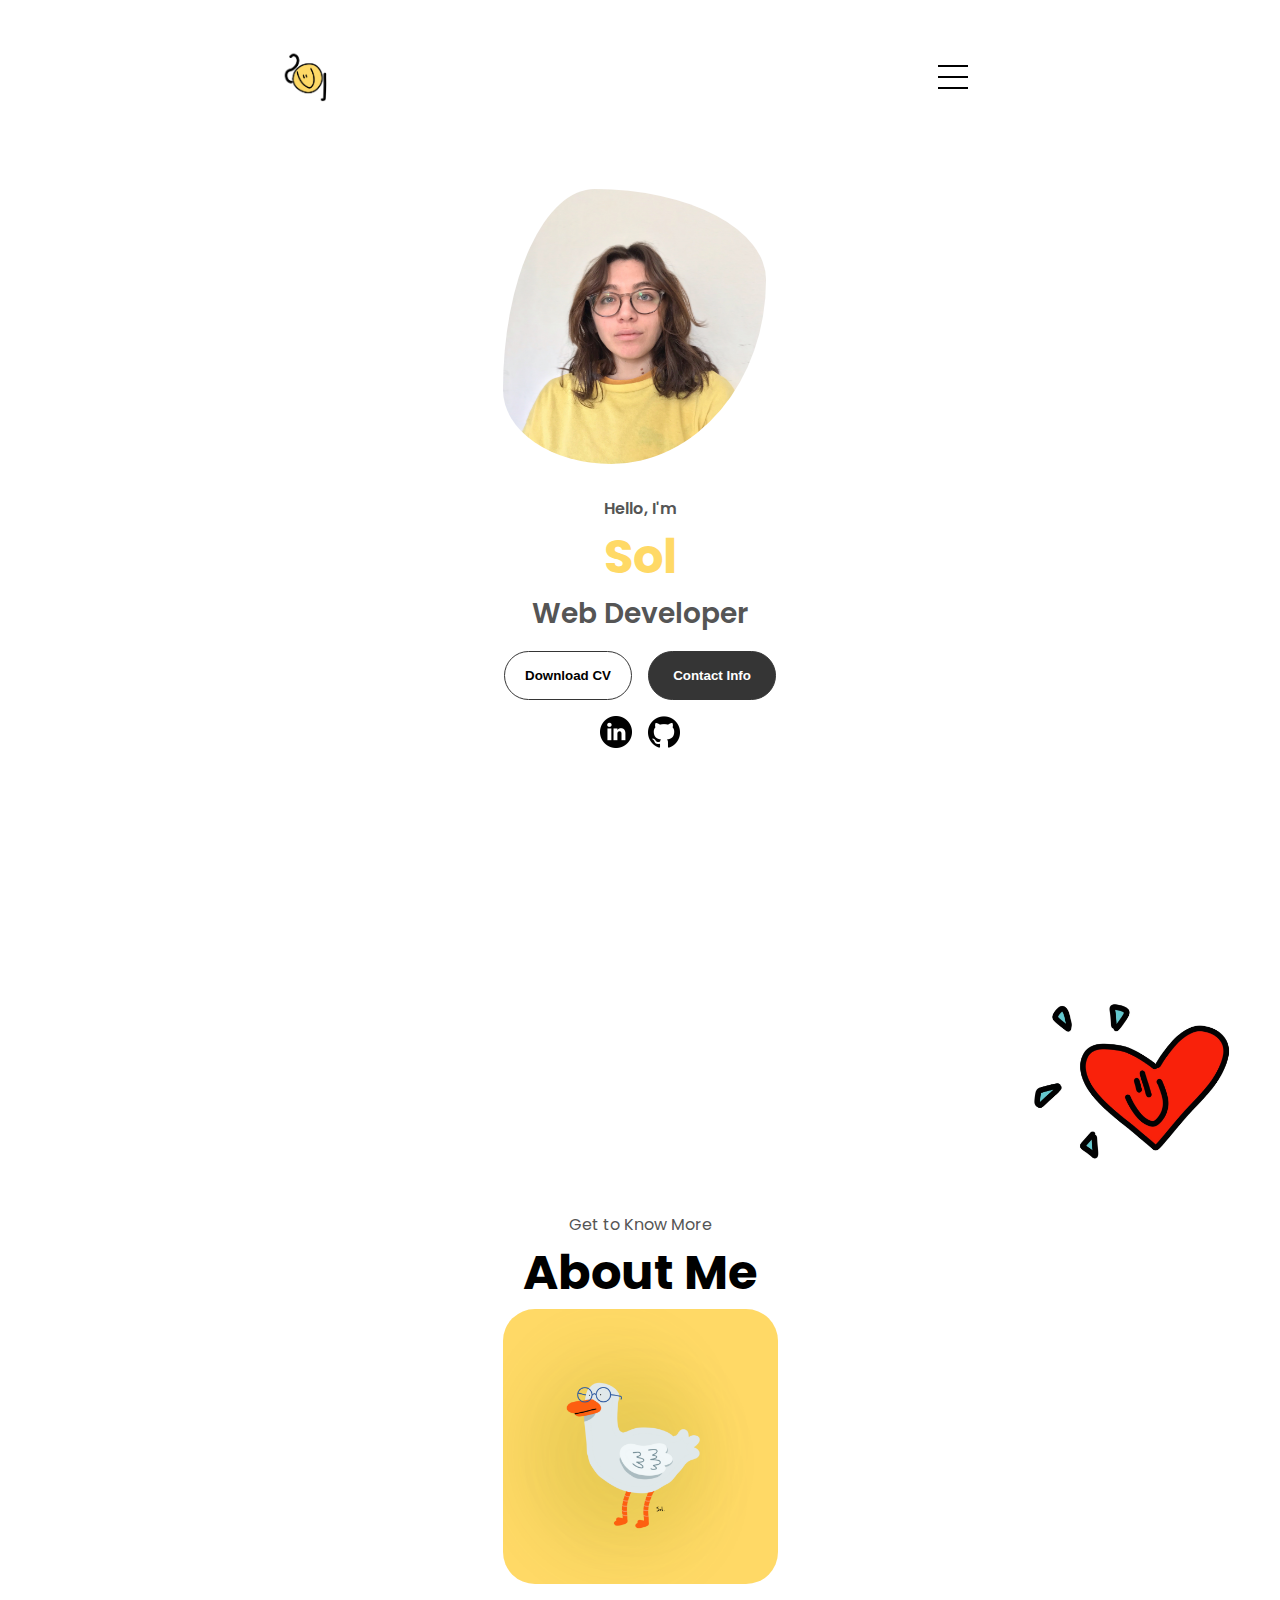
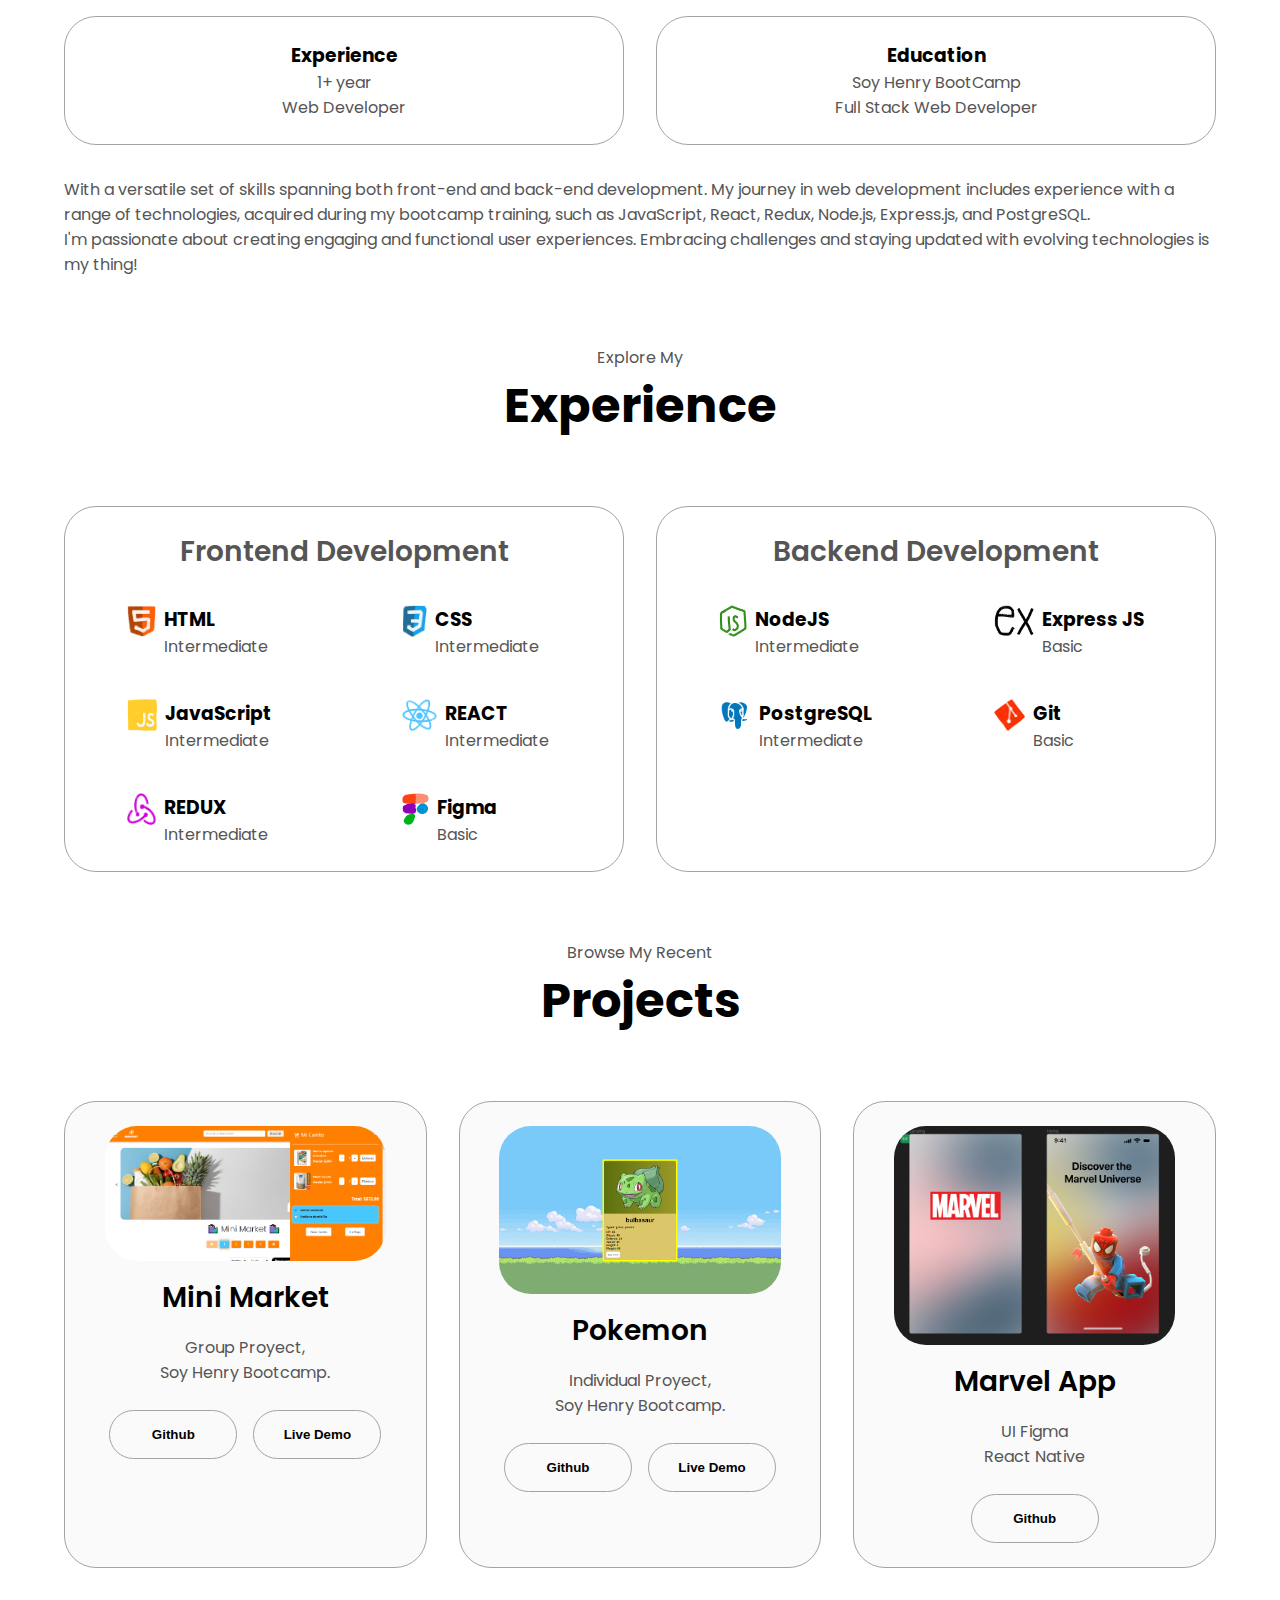
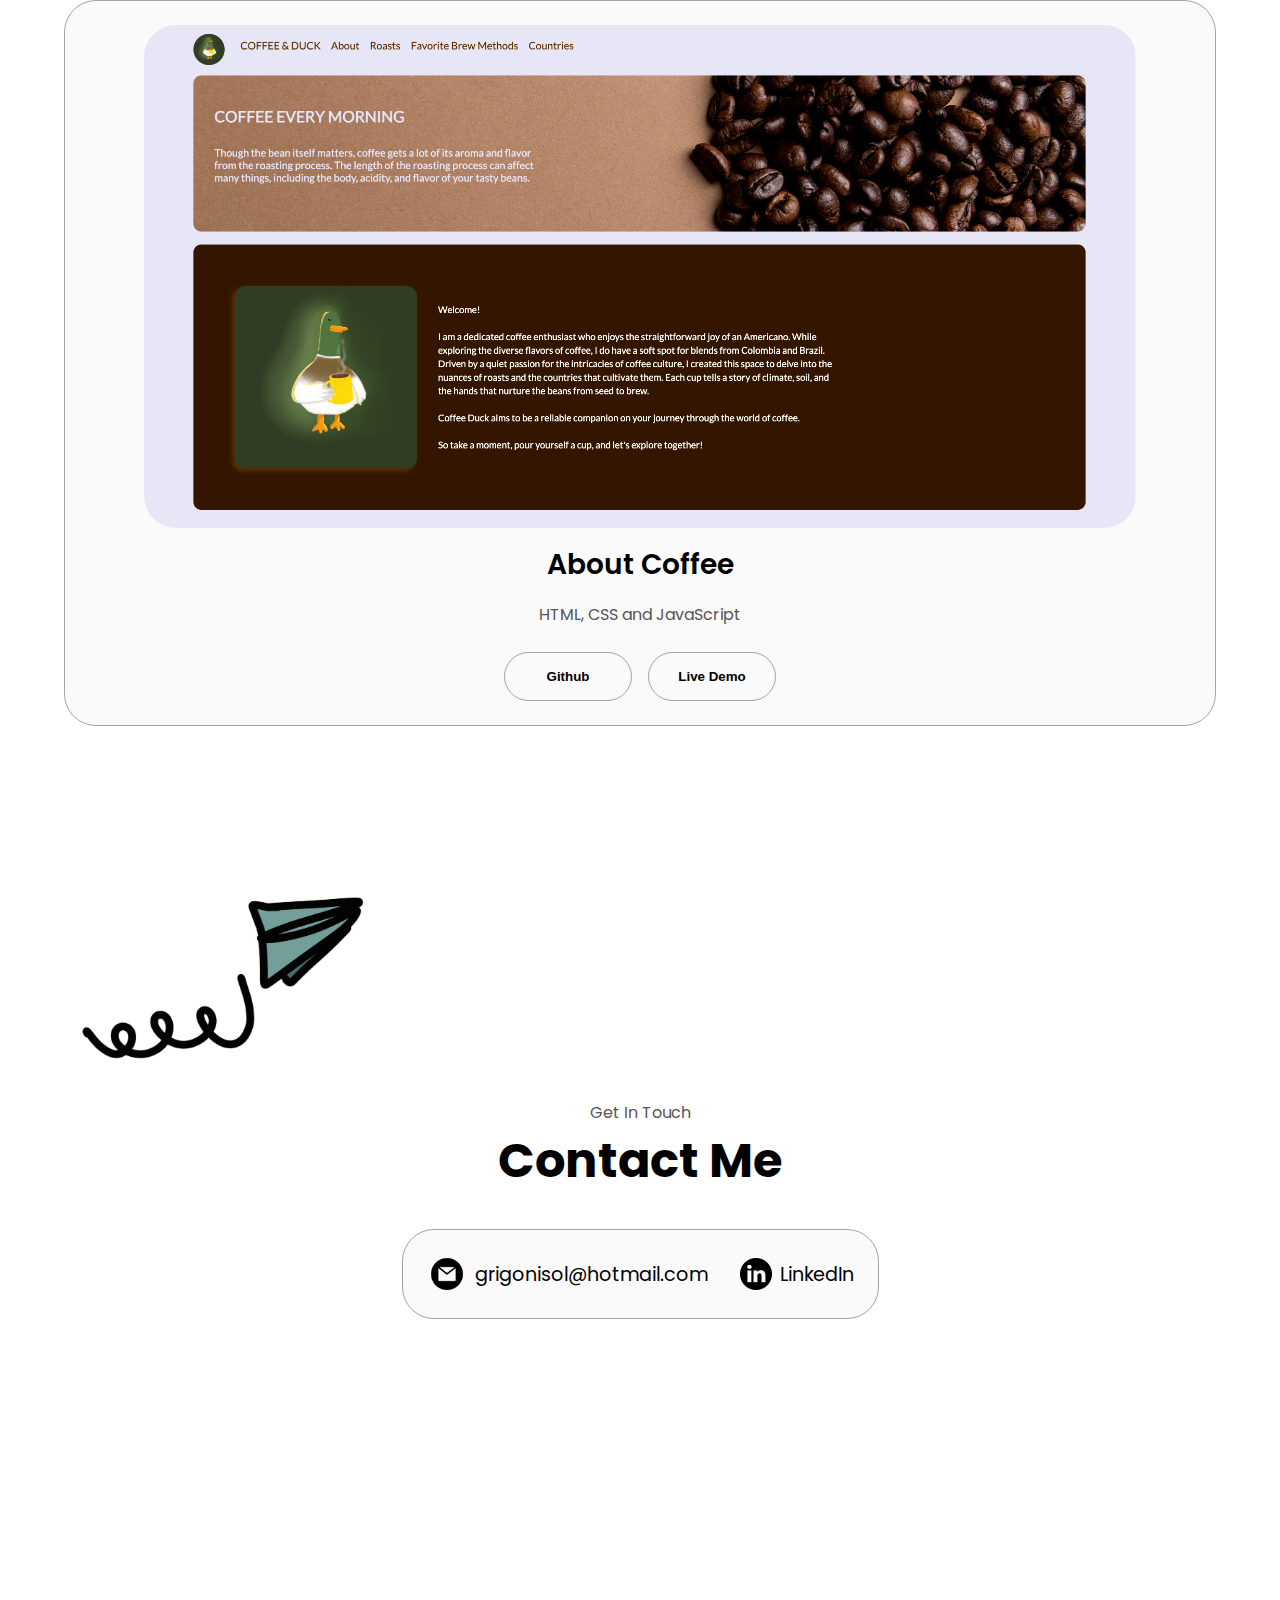
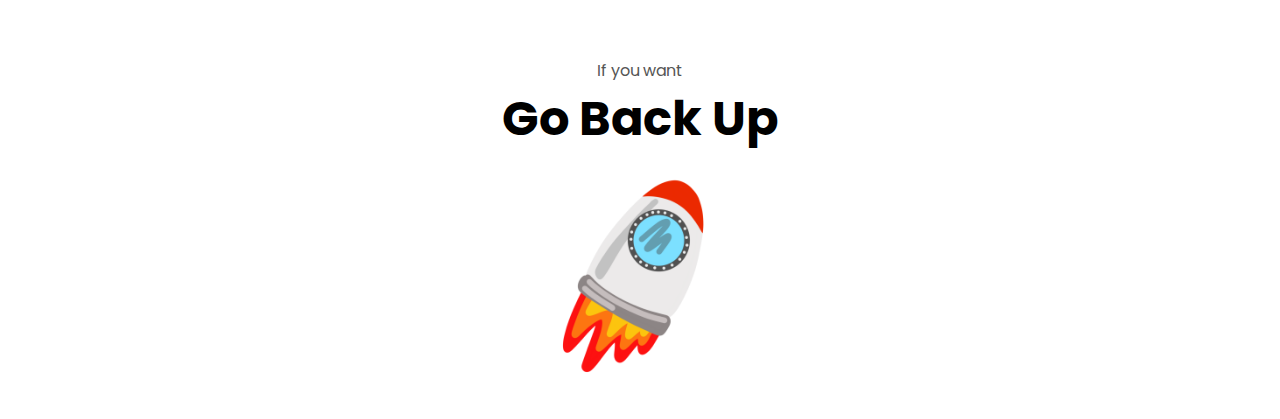
==== commit ab20a5e9: "changes" ====
--- a/index.html
+++ b/index.html
@@ -250,6 +250,7 @@
                     </div>
                     <h2 class="experience-sub-title project-title">About Coffee</h2>
                     <p class="section__text__p1">HTML, CSS and JavaScript</p>
+                    <br/>
                     <div class="btn-container">
                         <button class="btn btn-color-2 project-btn"
                         onclick="location.href='https://github.com/Sunnynothere/Duck-coffee'">Github</button>
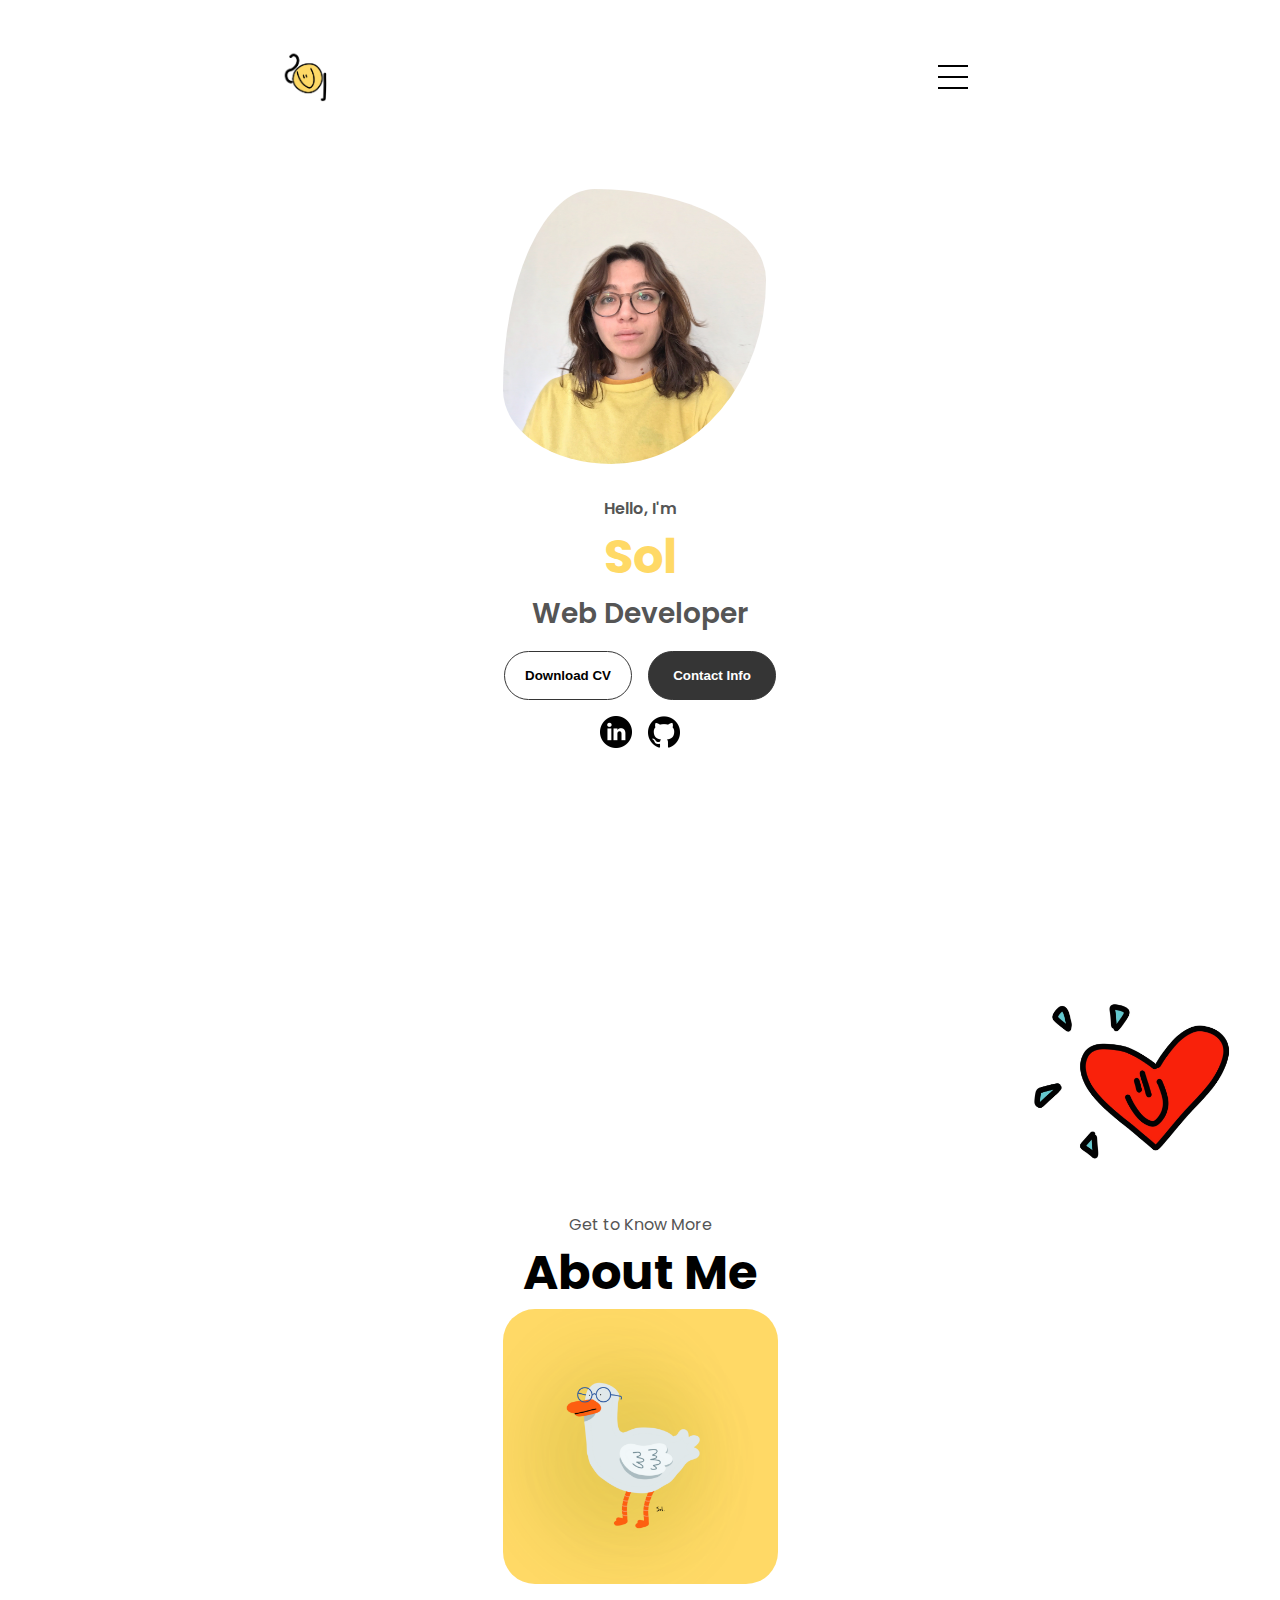
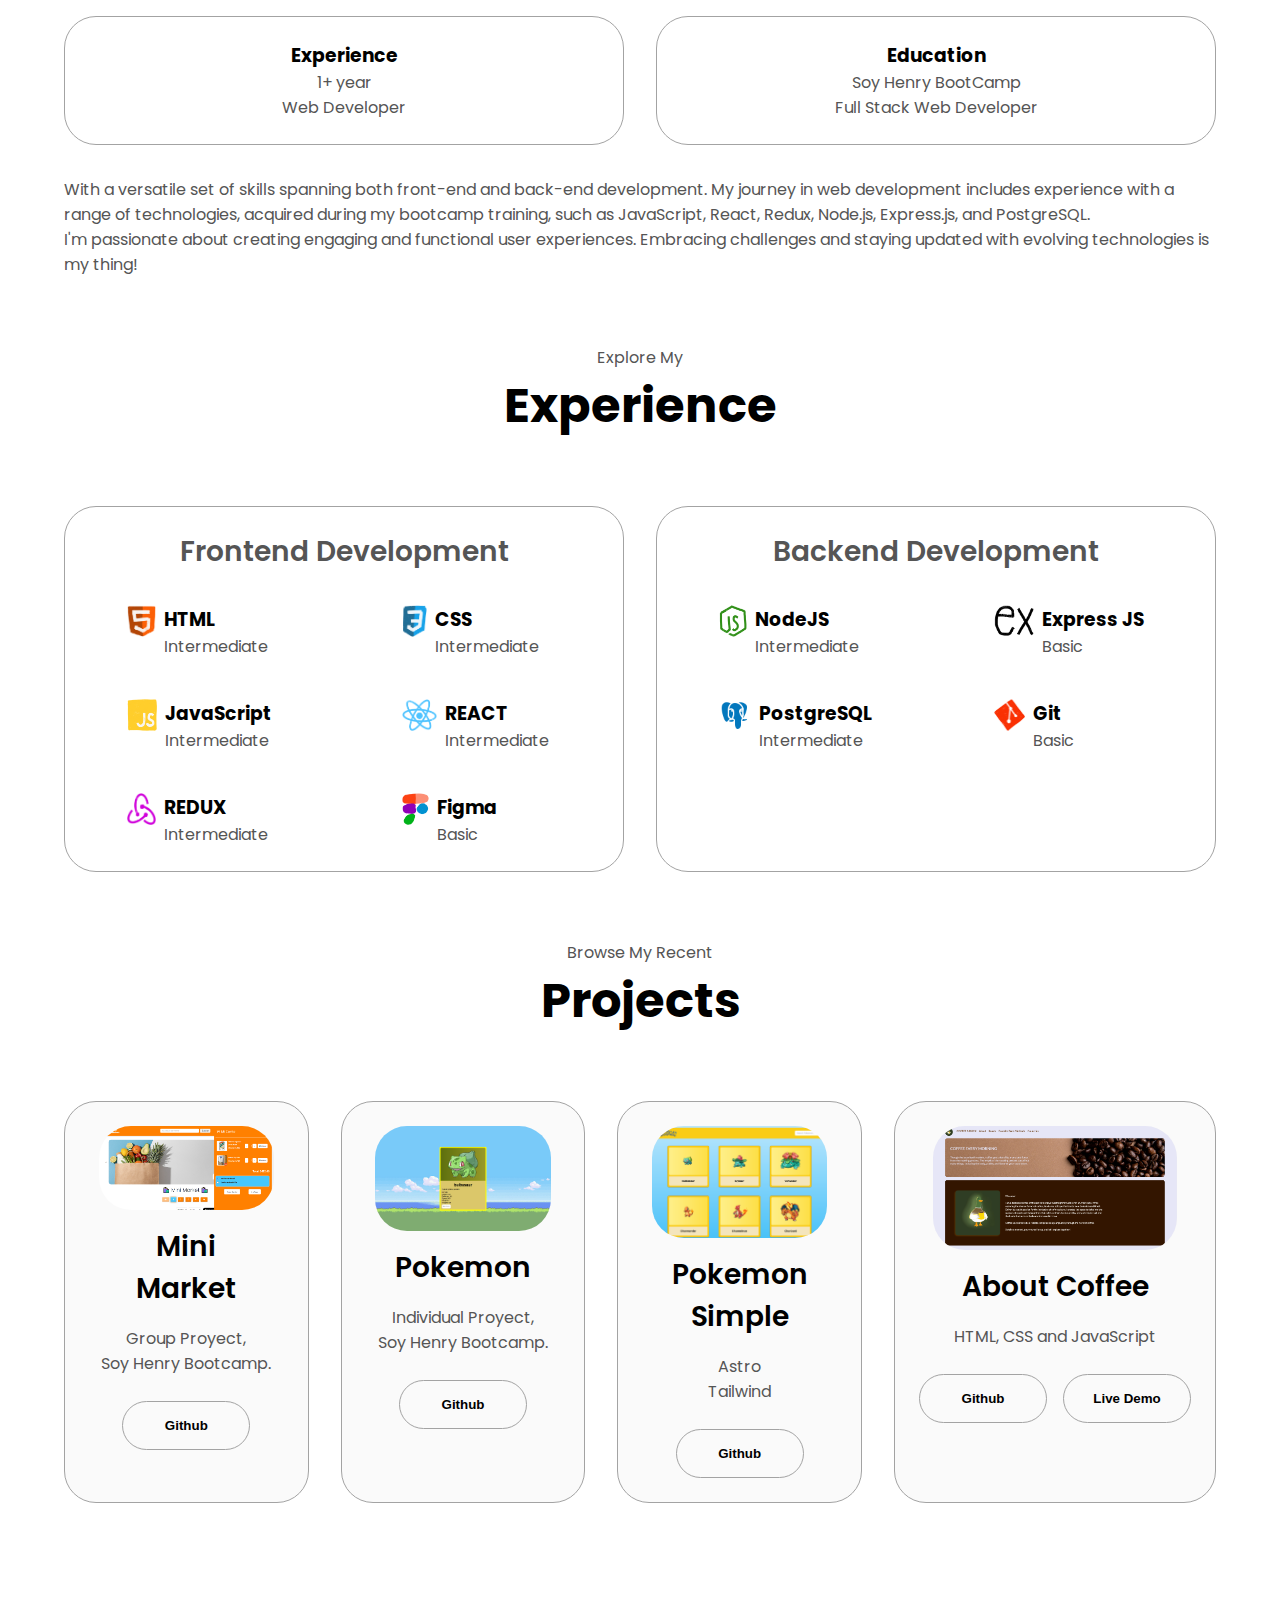
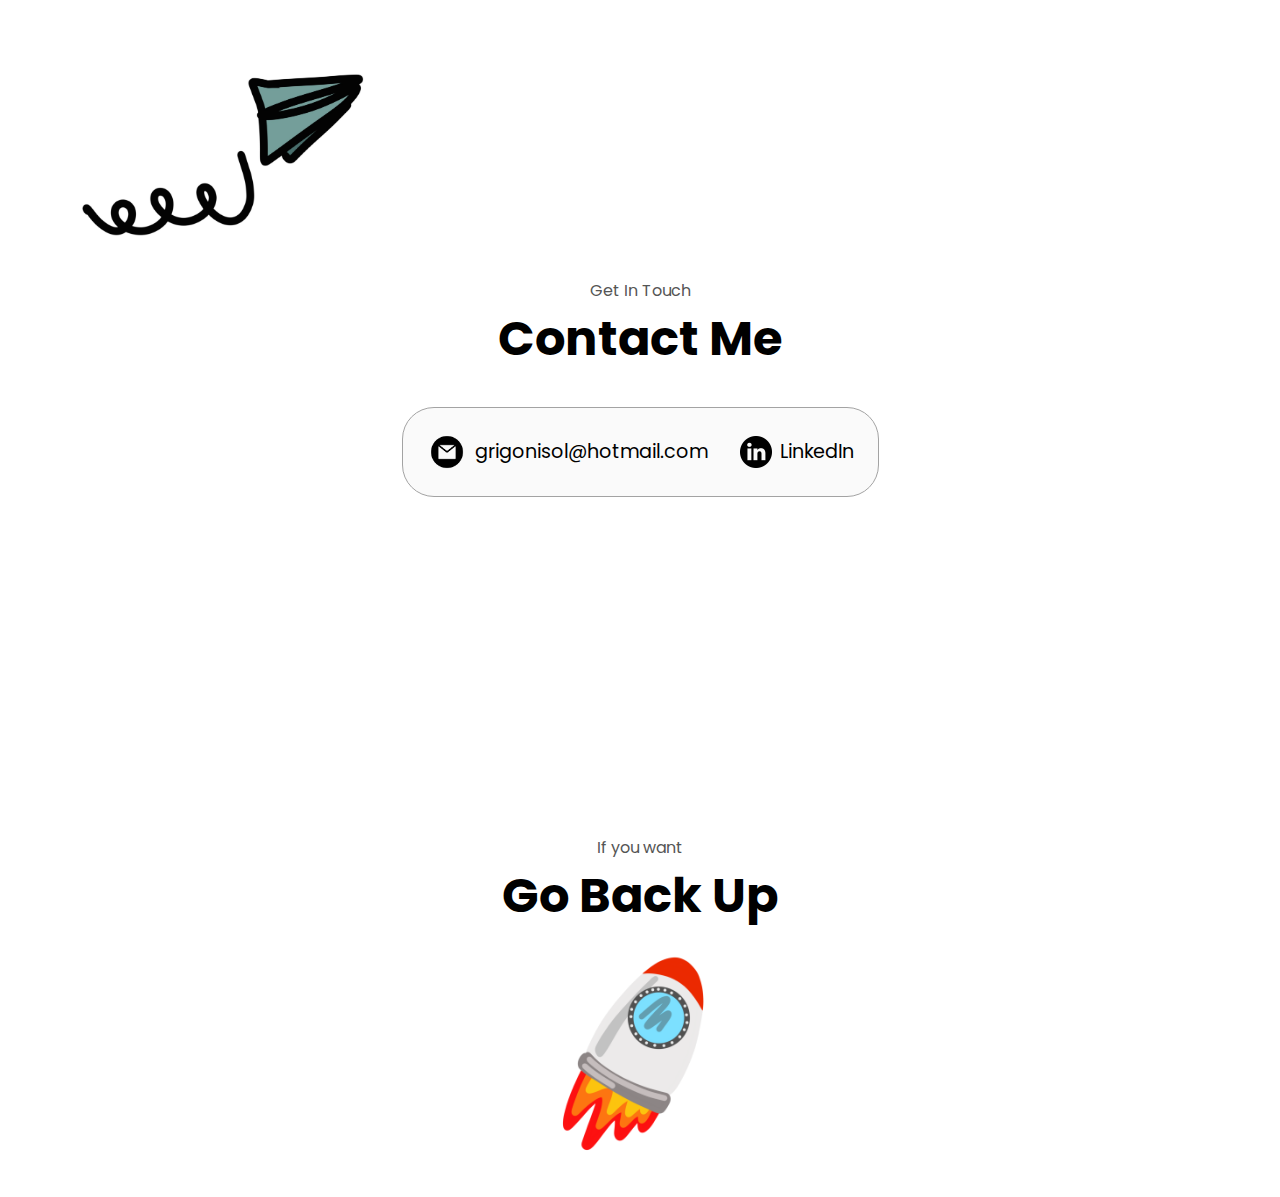
==== commit 80dbd09f: "update" ====
--- a/index.html
+++ b/index.html
@@ -205,9 +205,9 @@
                     <br/>
                     <div class="btn-container">
                         <button class="btn btn-color-2 project-btn"
-                        onclick="location.href='https://github.com/JonnyFernandez/M-Market'">Github</button>
-                        <button class="btn btn-color-2 project-btn"
-                        onclick="location.href='https://m-market-iota.vercel.app/'">Live Demo</button>
+                        onclick="window.open('https://github.com/JonnyFernandez/M-Market', '_blank')">
+                            Github
+                        </button>
                     </div>
                 </div>
 
@@ -221,23 +221,25 @@
                     <br/>
                     <div class="btn-container">
                         <button class="btn btn-color-2 project-btn"
-                        onclick="location.href='https://github.com/Sunnynothere/Proyecto-Individual-Pokemon'">Github</button>
-                        <button class="btn btn-color-2 project-btn"
-                        onclick="location.href=''">Live Demo</button>
-                    </div>
-                </div>
-
-                <div class="details-container color-container">
-                    <div class="article-container">
-                        <img src="./assets/Marvel App - Figma.png" alt="Project three"
-                        class="project-img">
-                    </div>
-                    <h2 class="experience-sub-title project-title">Marvel App</h2>
-                    <p class="section__text__p1">UI Figma<br/>React Native</p>
-                    <br/>
-                    <div class="btn-container">
-                        <button class="btn btn-color-2 project-btn"
-                        onclick="location.href='https://github.com/Sunnynothere/MarvelApp-react-native'">Github</button>
+                        onclick="window.open('https://github.com/Sunnynothere/Proyecto-Individual-Pokemon', '_blank')">
+                            Github
+                        </button>
+                    </div>
+                </div>
+
+                <div class="details-container color-container">
+                    <div class="article-container">
+                        <img src="./assets/Pokemon-simple.png" alt="Project three"
+                        class="project-img">
+                    </div>
+                    <h2 class="experience-sub-title project-title">Pokemon Simple</h2>
+                    <p class="section__text__p1">Astro<br/>Tailwind</p>
+                    <br/>
+                    <div class="btn-container">
+                        <button class="btn btn-color-2 project-btn"
+                        onclick="window.open('https://github.com/Sunnynothere/pokemon-astro-tailwindcss.git', '_blank')">
+                            Github
+                        </button>
                         <!-- <button class="btn btn-color-2 project-btn"
                         onclick="location.href=''">Live Demo</button> -->
                     </div>
@@ -253,9 +255,13 @@
                     <br/>
                     <div class="btn-container">
                         <button class="btn btn-color-2 project-btn"
-                        onclick="location.href='https://github.com/Sunnynothere/Duck-coffee'">Github</button>
-                        <button class="btn btn-color-2 project-btn"
-                        onclick="location.href='https://sunnynothere.github.io/Duck-coffee/'">Live Demo</button>
+                        onclick="window.open('https://github.com/Sunnynothere/Duck-coffee', '_blank')">
+                            Github
+                        </button>
+                        <button class="btn btn-color-2 project-btn"
+                        onclick="window.open('https://sunnynothere.github.io/Duck-coffee/', '_blank')">
+                            Live Demo
+                        </button>
                     </div>
                 </div>
             </div>
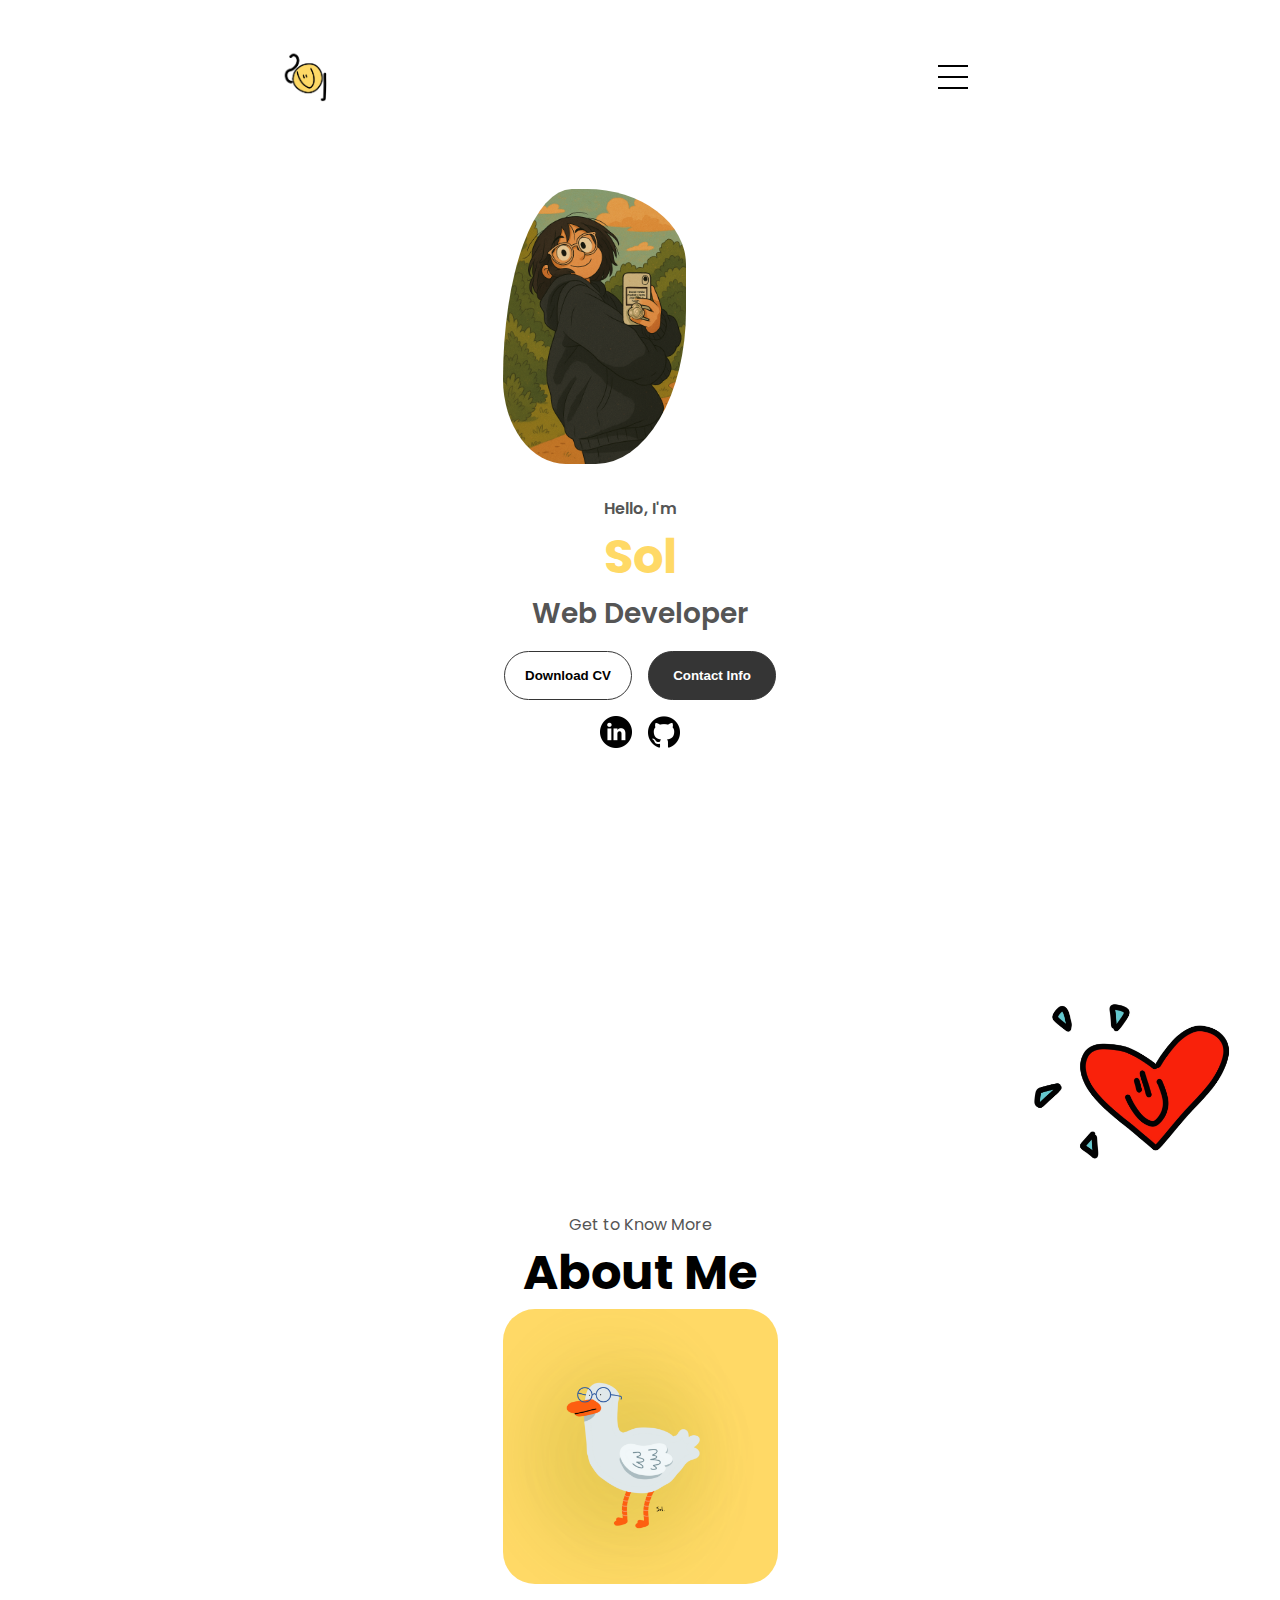
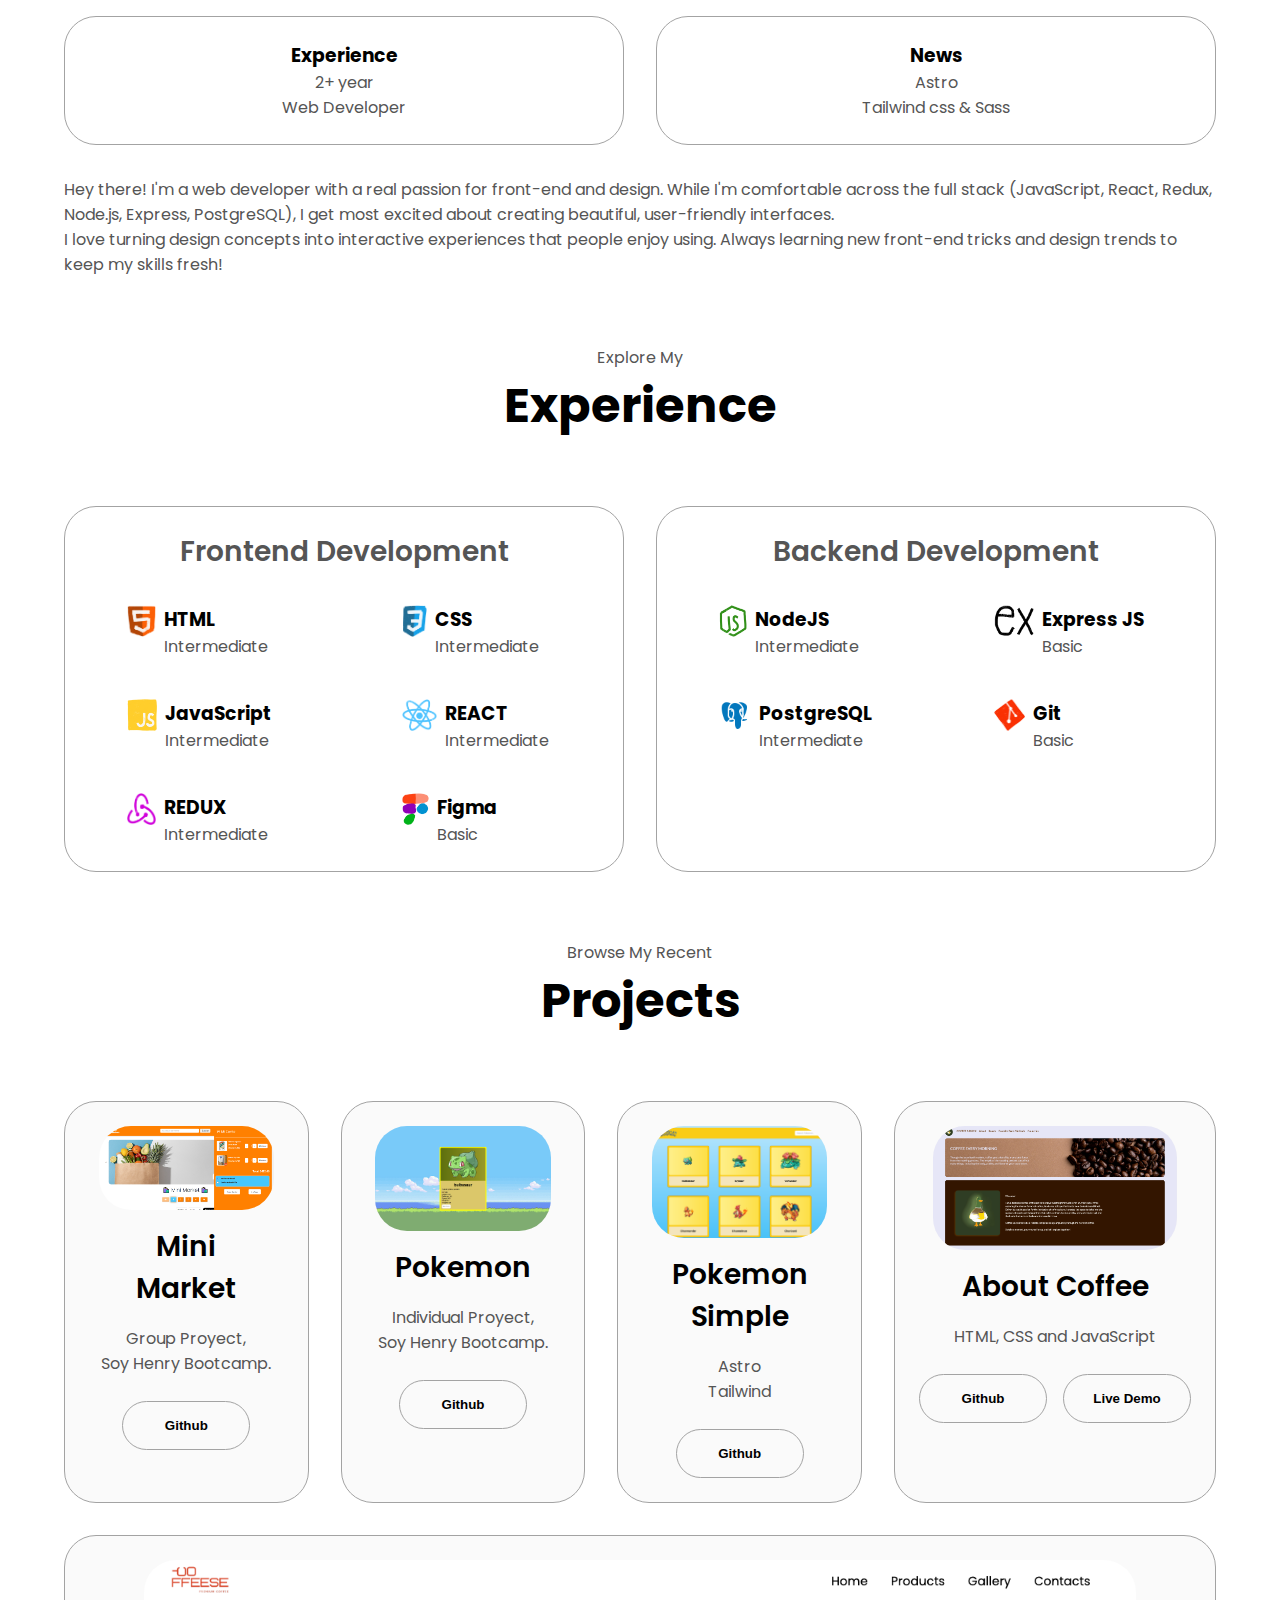
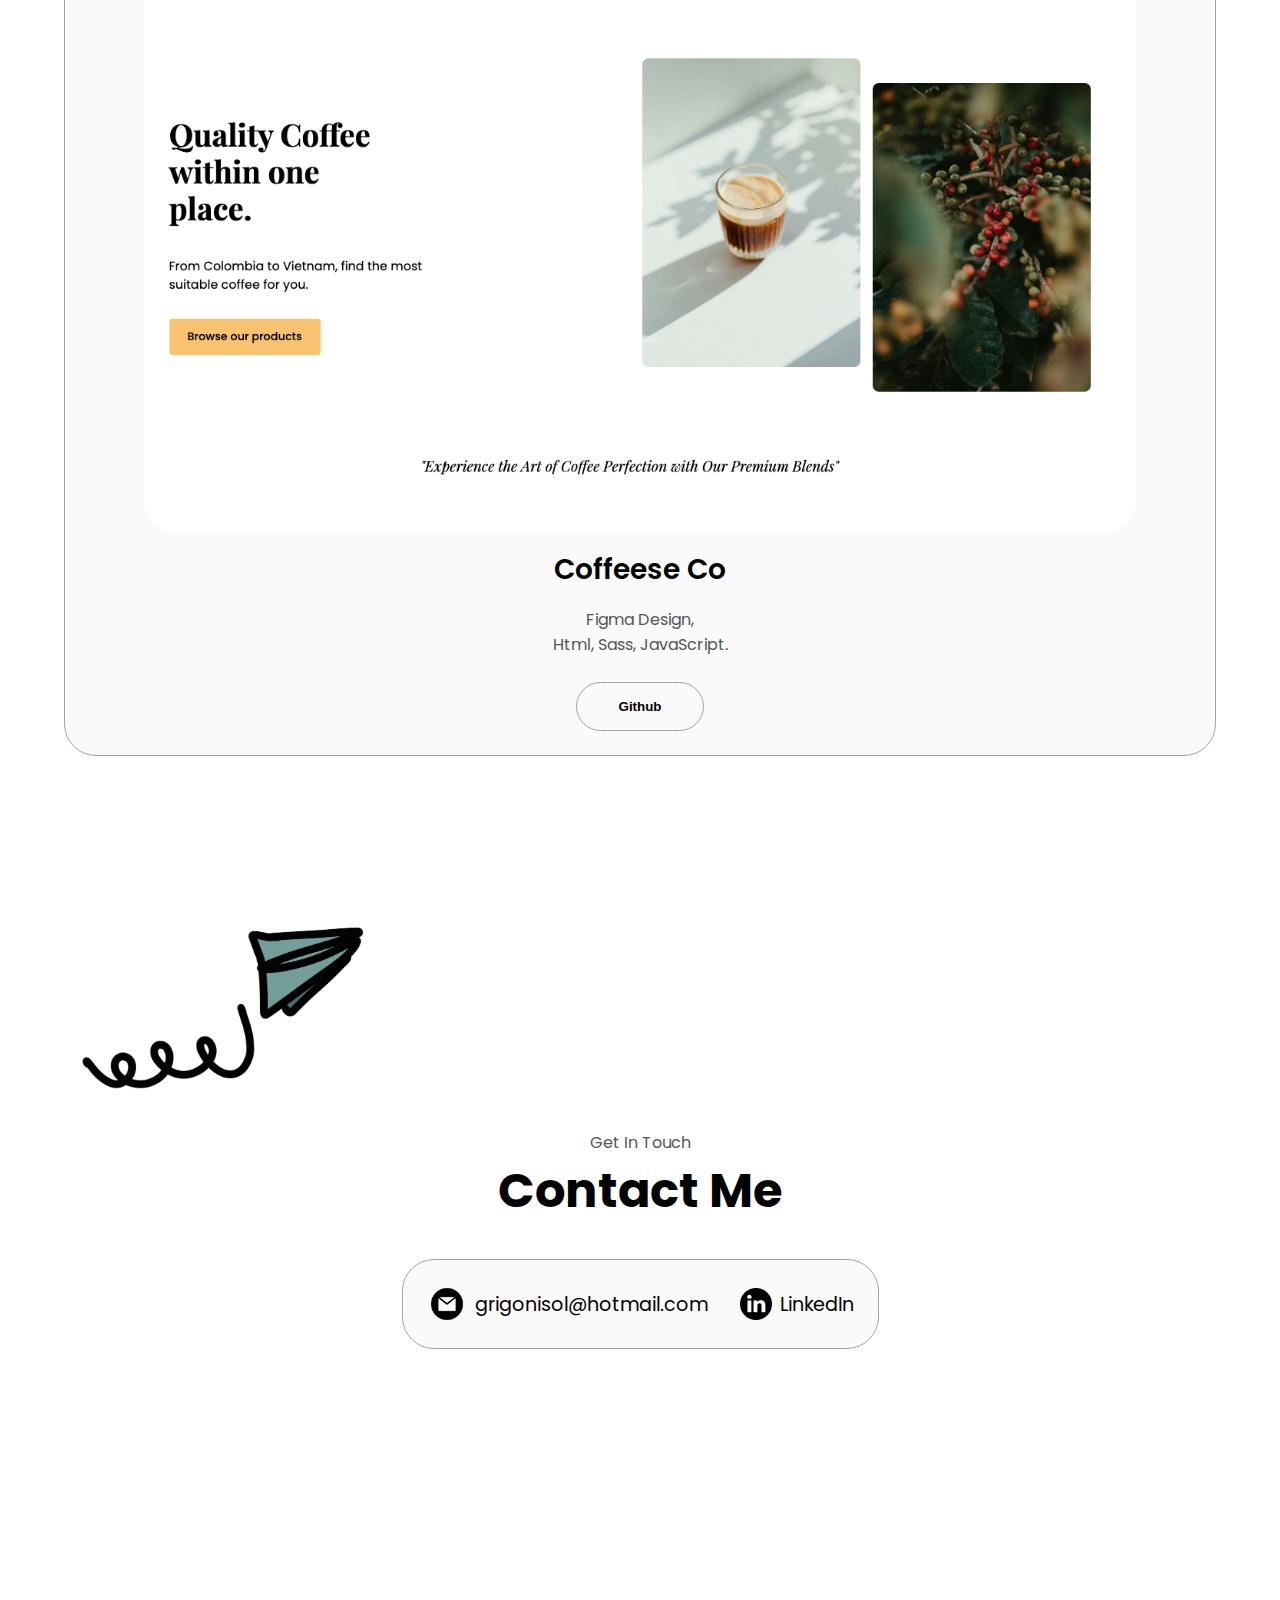
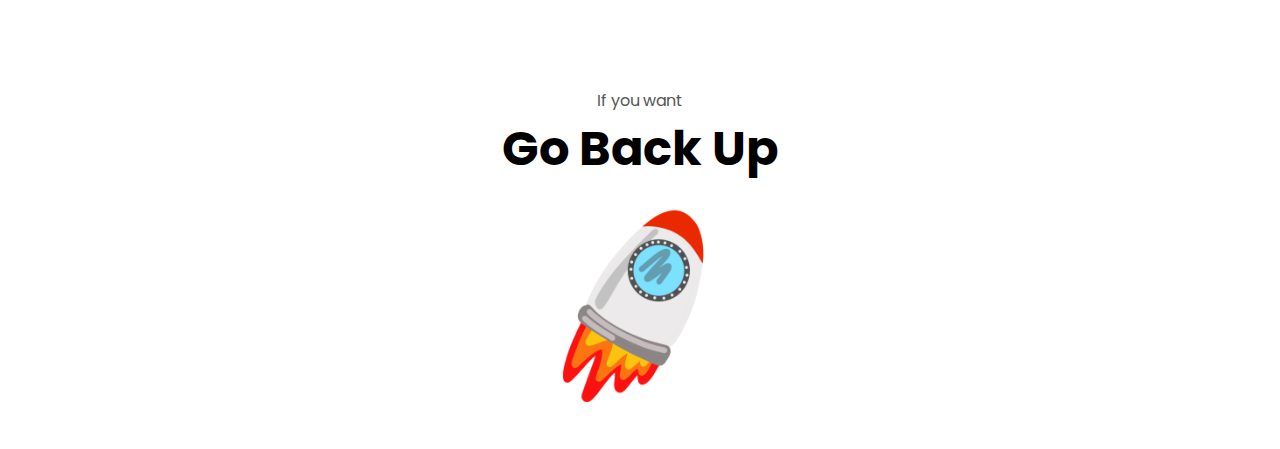
==== commit 60469022: "changes" ====
--- a/index.html
+++ b/index.html
@@ -44,7 +44,7 @@
 
     <section id="profile">
         <div class="section__profile-container">
-            <img src="./assets/profile.jpg" alt="Profile picture" class="profile-pic">
+            <img src="./assets/option-two.png" alt="Profile picture" class="profile-pic">
         </div>
         <div class="section__text">
             <p class="section__text__p1">Hello, I'm</p>
@@ -84,16 +84,16 @@
                 <div class="about-containers">
                     <div class="details-container">
                         <h3>Experience</h3>
-                        <p>1+ year <br />Web Developer</p>
+                        <p>2+ year <br />Web Developer</p>
                     </div>
                     <div class="details-container">
-                        <h3>Education</h3>
-                        <p>Soy Henry BootCamp <br />Full Stack Web Developer</p>
+                        <h3>News</h3>
+                        <p>Astro <br />Tailwind css & Sass</p>
                     </div>
                 </div>
                 <div class="text-container">
-                    <p>With a versatile set of skills spanning both front-end and back-end development. My journey in web development includes experience with a range of technologies, acquired during my bootcamp training, such as JavaScript, React, Redux, Node.js, Express.js, and PostgreSQL.
-                    <br/>I'm passionate about creating engaging and functional user experiences. Embracing challenges and staying updated with evolving technologies is my thing!
+                    <p>Hey there! I'm a web developer with a real passion for front-end and design. While I'm comfortable across the full stack (JavaScript, React, Redux, Node.js, Express, PostgreSQL), I get most excited about creating beautiful, user-friendly interfaces. 
+                    <br/>I love turning design concepts into interactive experiences that people enjoy using. Always learning new front-end tricks and design trends to keep my skills fresh!
                     </p>
                 </div>
             </div>
@@ -264,6 +264,22 @@
                         </button>
                     </div>
                 </div>
+
+                <div class="details-container color-container">
+                    <div class="article-container">
+                        <img src="./assets/Design-figma-co.png" alt="Project five"
+                        class="project-img">
+                    </div>
+                    <h2 class="experience-sub-title project-title">Coffeese Co</h2>
+                    <p class="section__text__p1">Figma Design,<br/>Html, Sass, JavaScript.</p>
+                    <br/>
+                    <div class="btn-container">
+                        <button class="btn btn-color-2 project-btn"
+                        onclick="window.open('https://github.com/Sunnynothere/Figma-design-coffeese.git', '_blank')">
+                            Github
+                        </button>
+                    </div>
+                </div>
             </div>
         </div>
     </section>
--- a/style.css
+++ b/style.css
@@ -193,7 +193,7 @@
 }
 
 .profile-pic {
-    border-radius: 35% 65% 59% 41% / 73% 33% 67% 27%;
+    border-radius: 45% 65% 59% 41% / 83% 33% 67% 37%;
 }
 
 .section__text {
